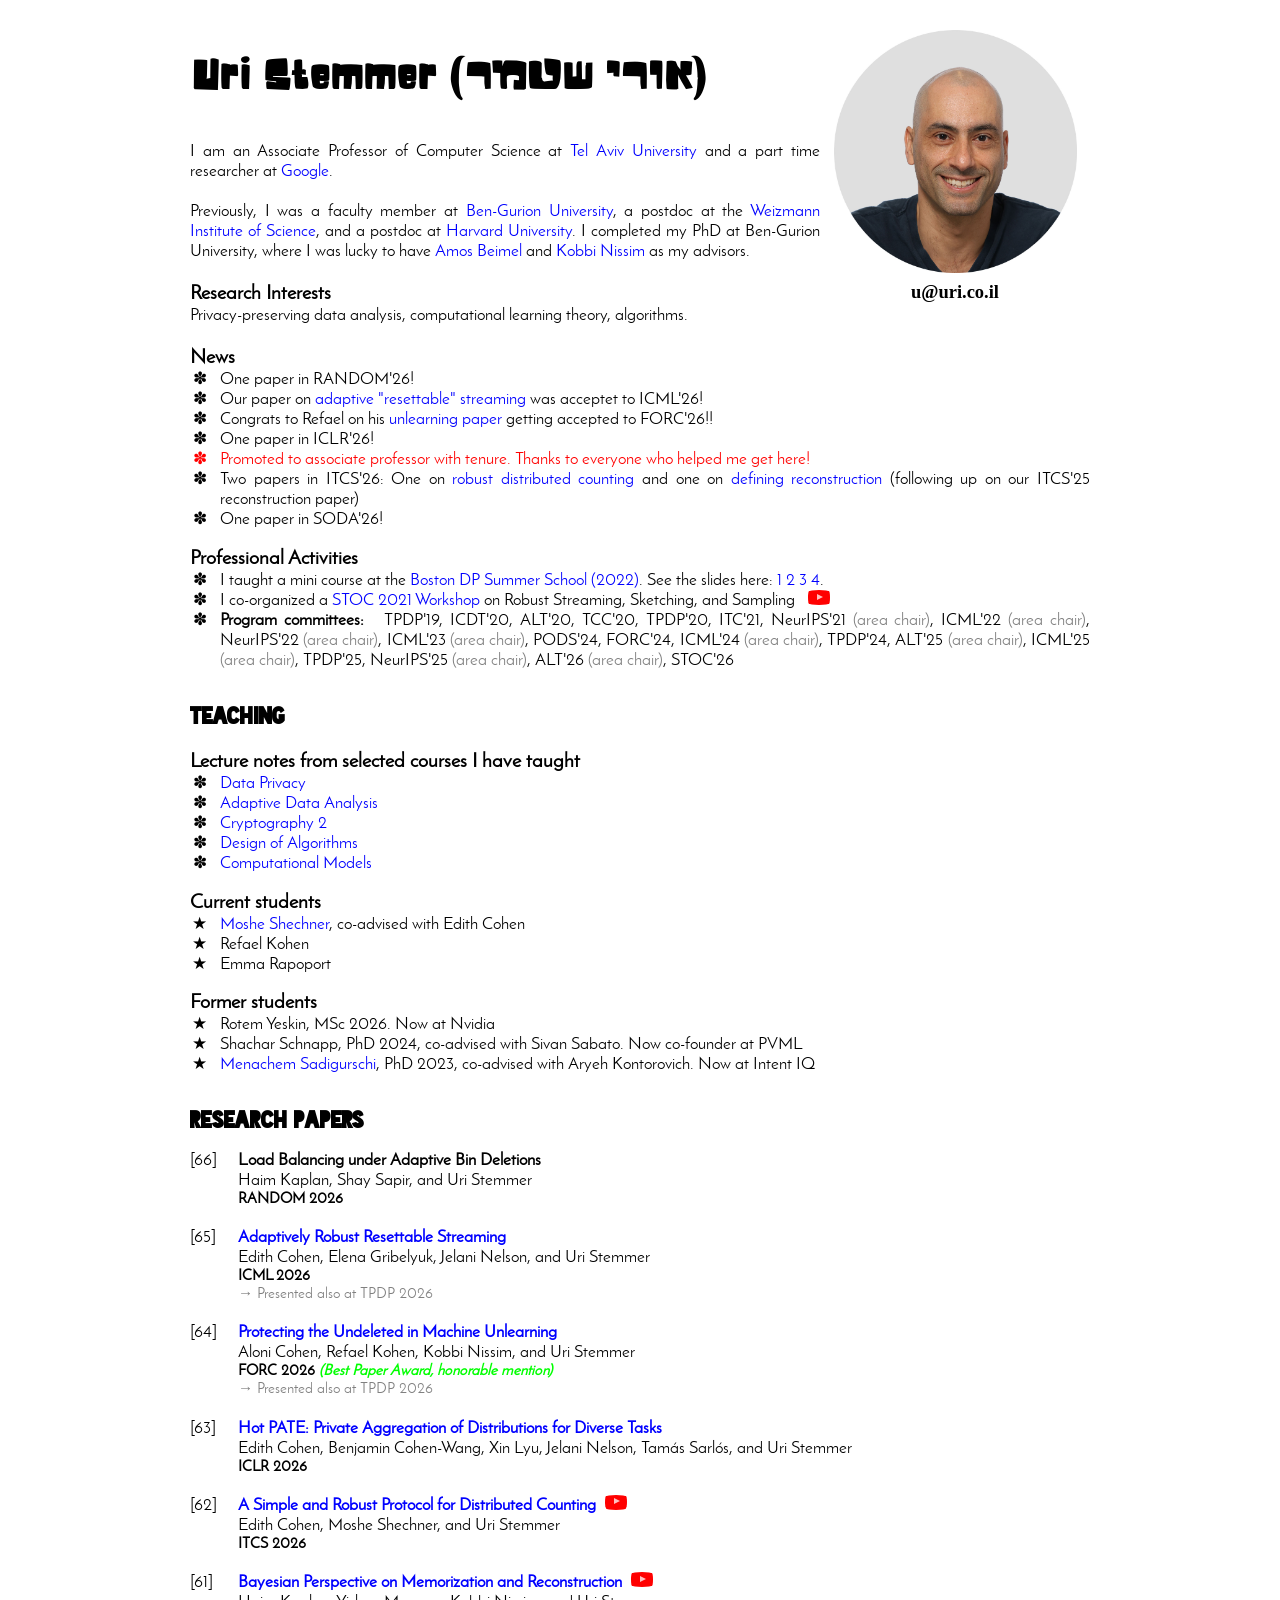
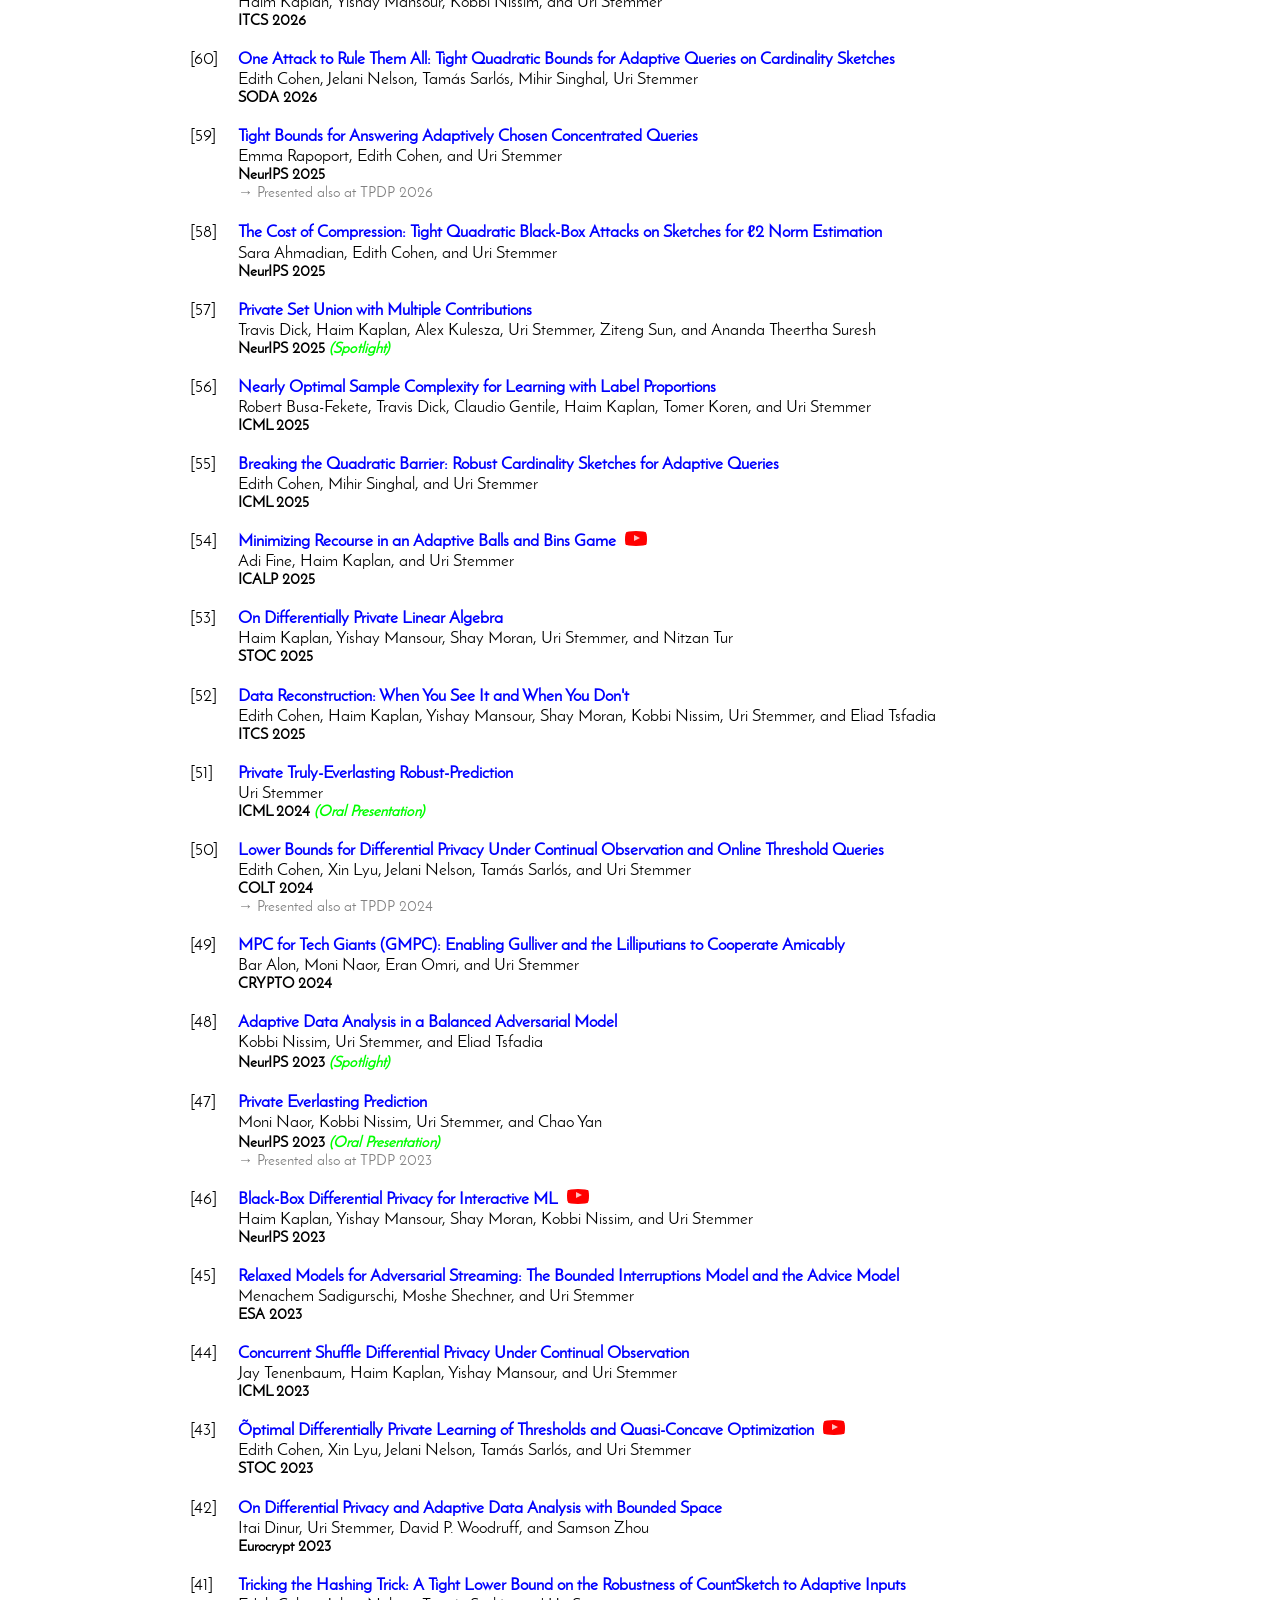
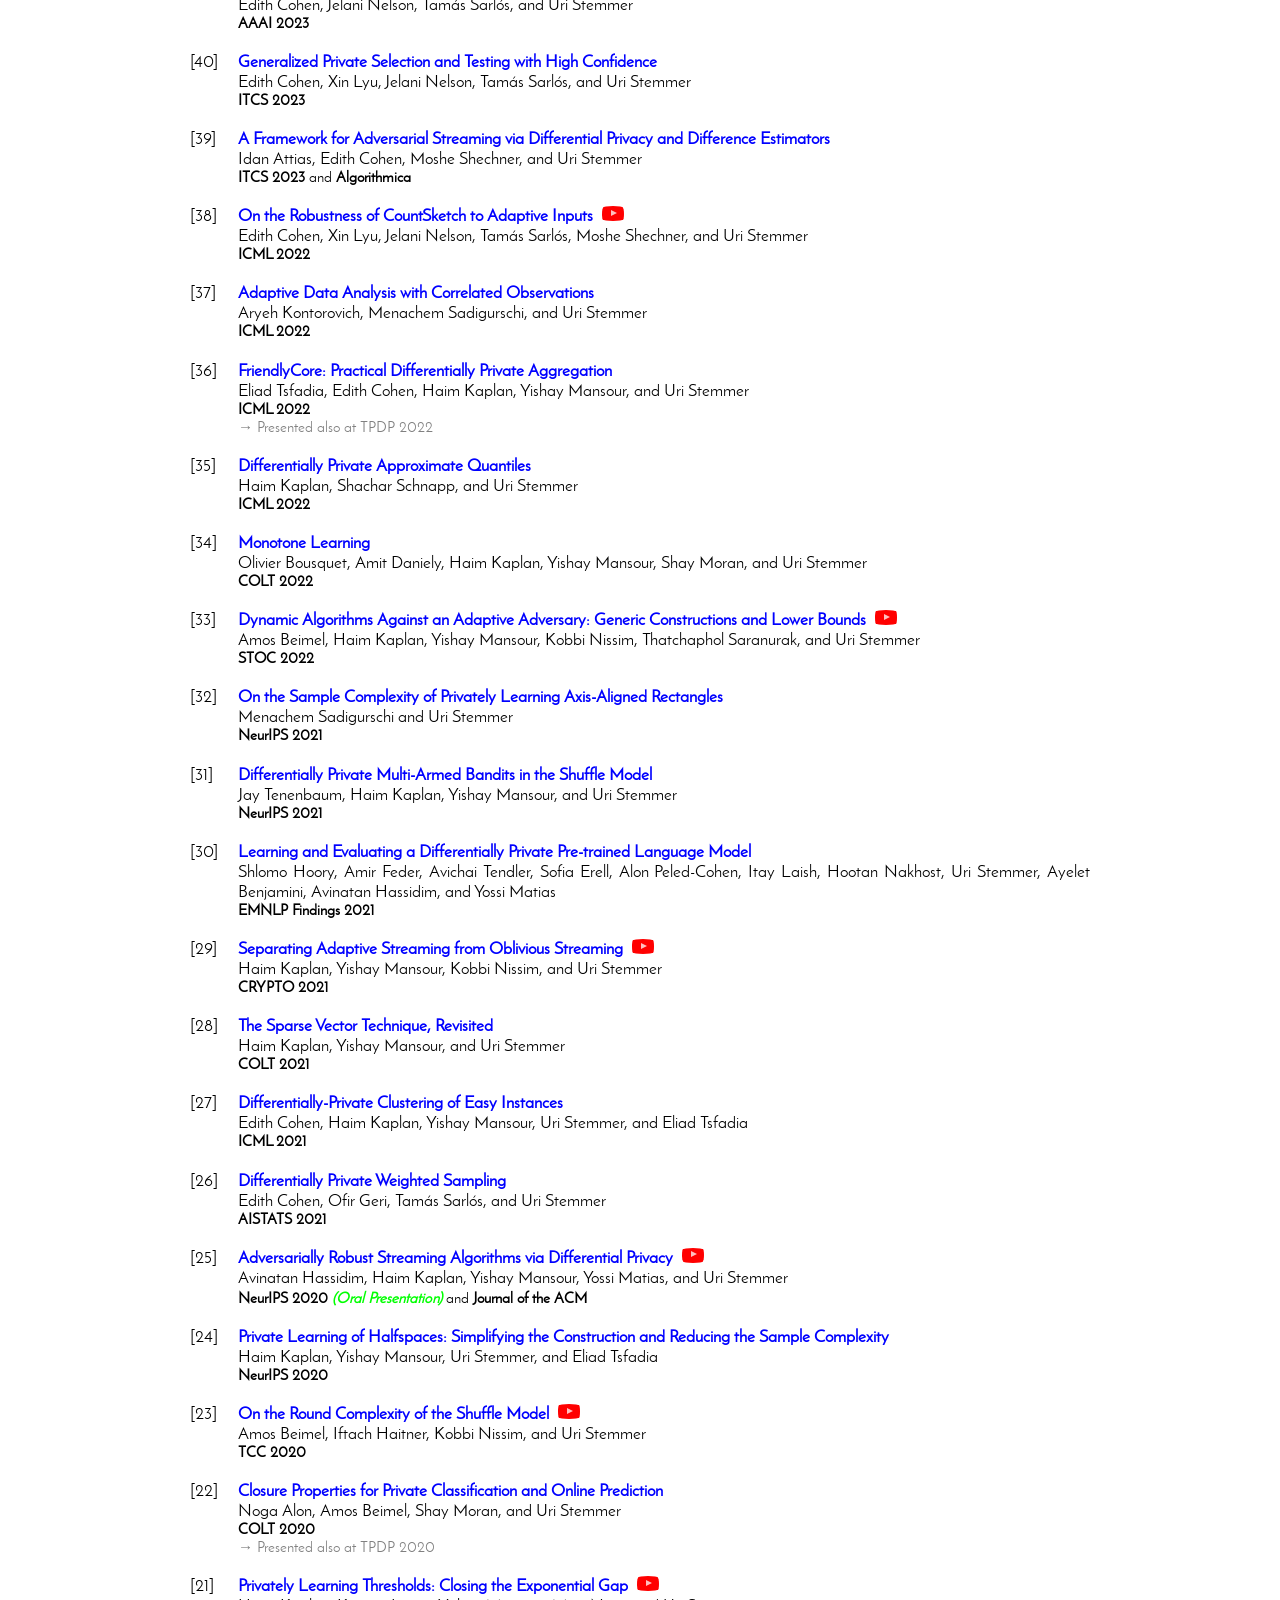
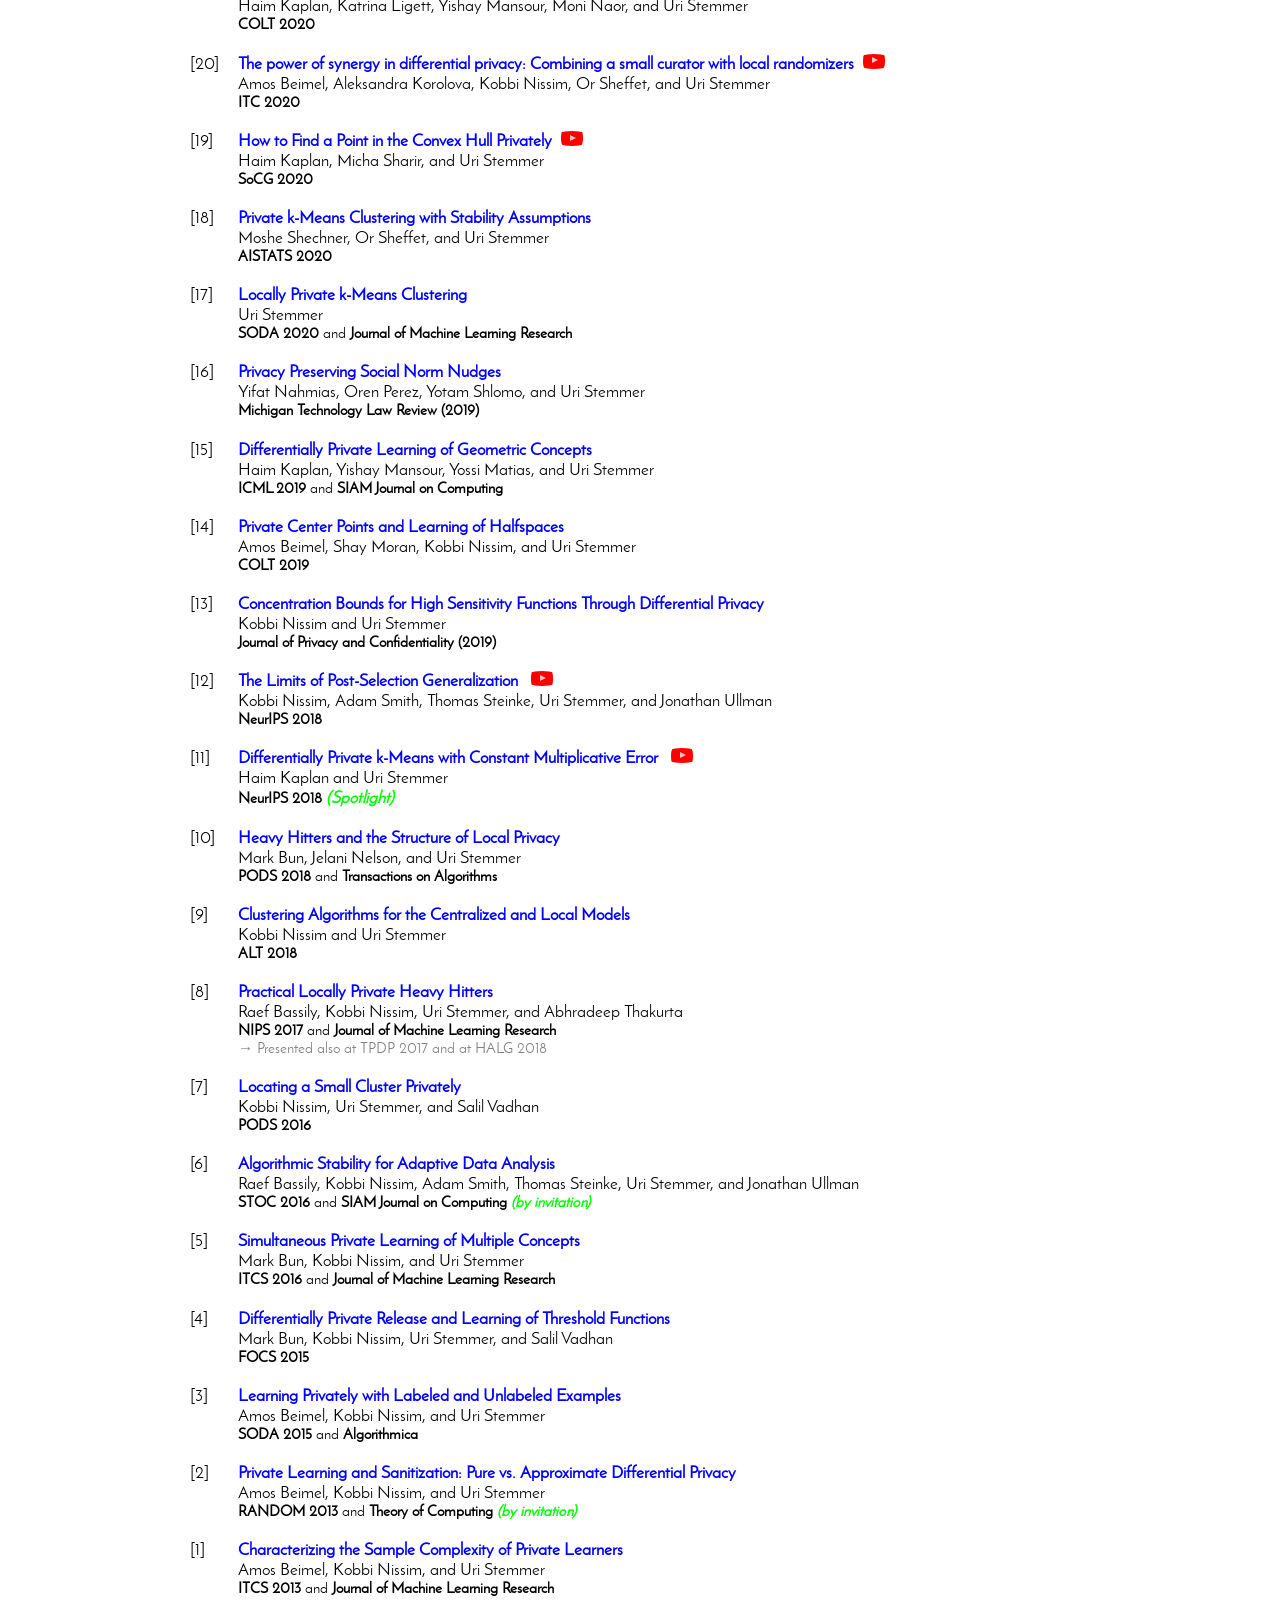
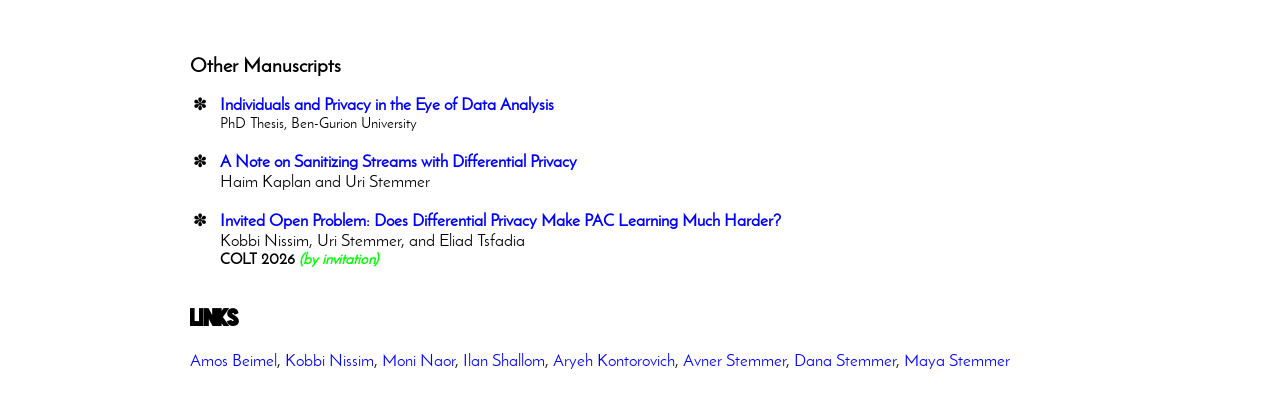
==== index.html @ 22215e5f "Update index.html" ====
<!DOCTYPE html>
<html>
<head>
<meta http-equiv="content-type" content="text/html; charset=UTF-8">
<link rel="stylesheet" href="style.css" type="text/css" />
<meta name="viewport" content="width=device-width, initial-scale=1">
<title>Uri Stemmer</title>
<link rel="icon" type="image/x-icon" href="./favicon.ico">
</head>
<body style="font-family: 'josefin_sansregular', arial, helvetica, sans-serif; font-size: 105%"> 
<!-- <body style="font-family: 'Crimson', arial, helvetica, sans-serif;"> -->

<!-- BEGIN: Page Content -->
<div id="container">

<div id="rightImage">
<img src="uri-round.jpg" style="max-width:90%;"> <!--style="float:right; margin-right:25px;" -->
<br>
<strong><div id="rightEmail">u@uri.co.il</div></strong>
</div>

<h1>Uri Stemmer <br class="showForMobile"> <div style="display:inline; font-size: 85%">(אורי שטמר)</div></h1>

I am an Associate Professor of Computer Science at <a href="https://en.cs.tau.ac.il/computer">Tel Aviv University</a> and a part time researcher at <a href="https://research.google/">Google</a>.<br><br>

Previously, I was a faculty member at <a href="http://www.cs.bgu.ac.il">Ben-Gurion University</a>, a postdoc at the <a href="https://www.weizmann.ac.il/math/">Weizmann Institute of Science</a>, and a postdoc at <a href="http://crcs.seas.harvard.edu">Harvard University</a>. 
I completed my PhD at Ben-Gurion University, where I was lucky to have <a href="https://www.cs.bgu.ac.il/~beimel/">Amos Beimel</a> and <a href="https://people.cs.georgetown.edu/~kobbi/">Kobbi Nissim</a> as my advisors.<br><br>

<big><strong>Research Interests</big></strong><br>
Privacy-preserving data analysis, computational learning theory, algorithms.
<br><br>

<div class="showForMobile">
<big><strong>Email:</big></strong><br>
u@uri.co.il
<br><br>
</div>



<big><strong>News</big></strong><br>

<ul style="list-style-type: '&#10045;'; padding-left: 17px; margin-top: 0px;">    <!-- style="list-style-type: '&#8921;';" -->

<li style="padding-left: 13px;">One paper in RANDOM'26!</li>

<li style="padding-left: 13px;">Our paper on <a href="https://arxiv.org/abs/2601.21989">adaptive "resettable" streaming</a> was acceptet to ICML'26!</li>
  
<li style="padding-left: 13px;">Congrats to Refael on his <a href="https://arxiv.org/abs/2602.16697">unlearning paper</a> getting accepted to FORC'26!!</li>

<li style="padding-left: 13px;">One paper in ICLR'26!</li>

<li style="padding-left: 13px; color: red;">Promoted to associate professor with tenure. Thanks to everyone who helped me get here!</li>

<li style="padding-left: 13px;">Two papers in ITCS'26: One on <a href="https://arxiv.org/abs/2509.05870">robust distributed counting</a> and one on <a href="https://arxiv.org/abs/2505.23658">defining reconstruction</a> (following up on our ITCS'25 reconstruction paper)</li>

<li style="padding-left: 13px;">One paper in SODA'26!</li>

</ul>





<big><strong>Professional Activities</big></strong><br>

<ul style="list-style-type: '&#10045;'; padding-left: 17px; margin-top: 0px;">

<li style="padding-left: 13px;">
I taught a mini course at the <a href="https://bostondataprivacy.github.io/summerschool/">Boston DP Summer School (2022)</a>. See the slides here: 
<a href="BU_DP_SCHOOL_Lecture1.pdf">1</a> 
<a href="BU_DP_SCHOOL_Lecture2.pdf">2</a> 
<a href="BU_DP_SCHOOL_Lecture3.pdf">3</a> 
<a href="BU_DP_SCHOOL_Lecture4.pdf">4</a>. 
</li>


<li style="padding-left: 13px;">
I co-organized a <a href="https://rajeshjayaram.com/stoc-2021-robust-streaming-workshop.html">STOC 2021 Workshop</a> on Robust Streaming, Sketching, and Sampling <a href="https://youtu.be/svgv-xw9DZc"><div class="play"></div></a>
</li>

<li style="padding-left: 13px;">
<strong>Program committees:</strong> &nbsp;
TPDP'19, 
ICDT'20, 
ALT'20, 
TCC'20, 
TPDP'20, 
ITC'21, 
NeurIPS'21 <font color=gray>(area chair)</font>, 
ICML'22 <font color=gray>(area chair)</font>, 
NeurIPS'22 <font color=gray>(area chair)</font>, 
ICML'23 <font color=gray>(area chair)</font>, 
PODS'24, 
FORC'24, 
ICML'24 <font color=gray>(area chair)</font>, 
TPDP'24, 
ALT'25 <font color=gray>(area chair)</font>, 
ICML'25 <font color=gray>(area chair)</font>, 
TPDP'25, 
NeurIPS'25 <font color=gray>(area chair)</font>, 
ALT'26 <font color=gray>(area chair)</font>, 
STOC'26
</li>

</ul>
<br>


<strong><div style="font-family: 'blackout_midnight', arial, helvetica, sans-serif; display:inline; font-size: 130%">Teaching</div></strong><br>
<br>


<strong><big>Lecture notes from selected courses I have taught</strong></big><br>

<ul style="list-style-type: '&#10045;'; padding-left: 17px; margin-top: 0px;"> 
<li style="padding-left: 13px;"><a href="DataPrivacy.html">Data Privacy</a></li>
<li style="padding-left: 13px;"><a href="AdaptiveDataAnalysis.html">Adaptive Data Analysis</a></li>
<li style="padding-left: 13px;"><a href="Cryptography2.html">Cryptography 2</a></li>
<li style="padding-left: 13px;"><a href="DesignOfAlgorithms.html">Design of Algorithms</a></li>
<li style="padding-left: 13px;"><a href="ComputationalModels.html">Computational Models</a></li>
</ul>



<big><strong>Current students</big></strong><br>

<ul style="list-style-type: '&#9733;'; padding-left: 17px; margin-top: 0px;">
<li style="padding-left: 13px;"><a href="https://www.shechner.com">Moshe Shechner</a>, co-advised with Edith Cohen</li>
<li style="padding-left: 13px;">Refael Kohen</li>
<li style="padding-left: 13px;">Emma Rapoport</li>
</ul>



<big><strong>Former students</big></strong><br>

<ul style="list-style-type: '&#9733;'; padding-left: 17px; margin-top: 0px;">
<li style="padding-left: 13px;">Rotem Yeskin, MSc 2026. Now at Nvidia</li>
<li style="padding-left: 13px;">Shachar Schnapp, PhD 2024, co-advised with Sivan Sabato. Now co-founder at PVML</li>
<li style="padding-left: 13px;"><a href="https://menisadi.github.io">Menachem Sadigurschi</a>, PhD 2023, co-advised with Aryeh Kontorovich. Now at Intent IQ</li>
</ul>




<br>


<strong><div style="font-family: 'blackout_midnight', arial, helvetica, sans-serif; display:inline; font-size: 130%">Research Papers</div></strong><br>


<ol reversed start="66" class="publication-list">

<li>
<strong>Load Balancing under Adaptive Bin Deletions</strong><br>
Haim Kaplan, Shay Sapir, and Uri Stemmer
<div style="font-size: 90%;"><strong>RANDOM 2026</strong></div>
</li>

<li>
<a href="https://arxiv.org/abs/2601.21989"><strong>Adaptively Robust Resettable Streaming</strong></a><br>
Edith Cohen, Elena Gribelyuk, Jelani Nelson, and Uri Stemmer
<div style="font-size: 90%;"><strong>ICML 2026</strong></div>
<div style="font-size: 90%; color: gray;">&#8594; Presented also at TPDP 2026</div>
</li>


<li>
<a href="https://arxiv.org/abs/2602.16697"><strong>Protecting the Undeleted in Machine Unlearning</strong></a><br>
Aloni Cohen, Refael Kohen, Kobbi Nissim, and Uri Stemmer
<div style="font-size: 90%;"><strong>FORC 2026 <font color=lime><em>(Best Paper Award, honorable mention)</em></font></strong></div>
<div style="font-size: 90%; color: gray;">&#8594; Presented also at TPDP 2026</div>
</li>


<li>
<a href="https://arxiv.org/abs/2312.02132"><strong>Hot PATE: Private Aggregation of Distributions for Diverse Tasks</strong></a><br>
Edith Cohen, Benjamin Cohen-Wang, Xin Lyu, Jelani Nelson, Tam&aacute;s Sarl&oacute;s, and Uri Stemmer
<div style="font-size: 90%;"><strong>ICLR 2026</strong></div>
</li>

<li>
<a href="https://arxiv.org/abs/2509.05870"><strong>A Simple and Robust Protocol for Distributed Counting</strong></a><a href="https://www.youtube.com/watch?v=qBls7iW5wAk&t=0s"><div class="play"></div></a><br>
Edith Cohen, Moshe Shechner, and Uri Stemmer
<div style="font-size: 90%;"><strong>ITCS 2026</strong></div>
</li>


<li>
<a href="https://arxiv.org/abs/2505.23658"><strong>Bayesian Perspective on Memorization and Reconstruction</strong></a><a href="https://youtu.be/28k1Qm7VA-0?si=lJ2Q0In6L_iqPwt8"><div class="play"></div></a><br>
Haim Kaplan, Yishay Mansour, Kobbi Nissim, and Uri Stemmer
<div style="font-size: 90%;"><strong>ITCS 2026</strong></div>
</li>


<li>
<a href="https://arxiv.org/abs/2411.06370"><strong>One Attack to Rule Them All: Tight Quadratic Bounds for Adaptive Queries on Cardinality Sketches</strong></a><br>
Edith Cohen, Jelani Nelson, Tam&aacute;s Sarl&oacute;s, Mihir Singhal, Uri Stemmer
<div style="font-size: 90%;"><strong>SODA 2026</strong></div>
</li>


<li>
<a href="https://arxiv.org/abs/2507.13700"><strong>Tight Bounds for Answering Adaptively Chosen Concentrated Queries</strong></a><br>
Emma Rapoport, Edith Cohen, and Uri Stemmer
<div style="font-size: 90%;"><strong>NeurIPS 2025</strong></div>
<div style="font-size: 90%; color: gray;">&#8594; Presented also at TPDP 2026</div>
</li>


<li>
<a href="https://arxiv.org/abs/2507.16345"><strong>The Cost of Compression: Tight Quadratic Black-Box Attacks on Sketches for &ell;2 Norm Estimation</strong></a><br>
Sara Ahmadian, Edith Cohen, and Uri Stemmer
<div style="font-size: 90%;"><strong>NeurIPS 2025</strong></div>
</li>



<li>
<a href="https://papers.nips.cc/paper_files/paper/2025/hash/81a4bde3b5c6665dbd780b1fd577851f-Abstract-Conference.html"><strong>Private Set Union with Multiple Contributions</strong></a><br>
Travis Dick, Haim Kaplan, Alex Kulesza, Uri Stemmer, Ziteng Sun, and Ananda Theertha Suresh
<div style="font-size: 90%;"><strong>NeurIPS 2025 <font color=lime><em>(Spotlight)</em></font> </strong></div>
</li>


<li>
<a href="https://arxiv.org/abs/2505.05355"><strong>Nearly Optimal Sample Complexity for Learning with Label Proportions</strong></a><br>
Robert Busa-Fekete, Travis Dick, Claudio Gentile, Haim Kaplan, Tomer Koren, and Uri Stemmer
<div style="font-size: 90%;"><strong>ICML 2025</strong></div>
</li>


<li>
<a href="https://arxiv.org/abs/2502.05723"><strong>Breaking the Quadratic Barrier: Robust Cardinality Sketches for Adaptive Queries</strong></a><br>
Edith Cohen, Mihir Singhal, and Uri Stemmer
<div style="font-size: 90%;"><strong>ICML 2025</strong></div>
</li>


<li>
<a href="https://drops.dagstuhl.de/entities/document/10.4230/LIPIcs.ICALP.2025.77"><strong>Minimizing Recourse in an Adaptive Balls and Bins Game</strong></a><a href="https://www.youtube.com/watch?v=qBls7iW5wAk&t=808s"><div class="play"></div></a><br>
Adi Fine, Haim Kaplan, and Uri Stemmer
<div style="font-size: 90%;"><strong>ICALP 2025</strong></div>
</li>


<li>
<a href="https://arxiv.org/abs/2411.03087"><strong>On Differentially Private Linear Algebra</strong></a><br>
Haim Kaplan, Yishay Mansour, Shay Moran, Uri Stemmer, and Nitzan Tur
<div style="font-size: 90%;"><strong>STOC 2025</strong></div>
</li>


<li>
<a href="https://arxiv.org/abs/2405.15753"><strong>Data Reconstruction: When You See It and When You Don't</strong></a><br>
Edith Cohen, Haim Kaplan, Yishay Mansour, Shay Moran, Kobbi Nissim, Uri Stemmer, and Eliad Tsfadia
<div style="font-size: 90%;"><strong>ITCS 2025</strong></div>
</li>


<li>
<a href="https://arxiv.org/abs/2401.04311"><strong>Private Truly-Everlasting Robust-Prediction</strong></a><br>
Uri Stemmer
<div style="font-size: 90%;"><strong>ICML 2024 <font color=lime><em>(Oral Presentation)</em></font></strong></div>
</li>



<li>
<a href="https://arxiv.org/abs/2403.00028"><strong>Lower Bounds for Differential Privacy Under Continual Observation and Online Threshold Queries</strong></a><br>
Edith Cohen, Xin Lyu, Jelani Nelson, Tam&aacute;s Sarl&oacute;s, and Uri Stemmer
<div style="font-size: 90%;"><strong>COLT 2024</strong></div>
<div style="font-size: 90%; color: gray;">&#8594; Presented also at TPDP 2024</div>
</li>


<li>
<a href="https://arxiv.org/abs/2207.05047"><strong>MPC for Tech Giants (GMPC): Enabling Gulliver and the Lilliputians to Cooperate Amicably</strong></a><br>
Bar Alon, Moni Naor, Eran Omri, and Uri Stemmer
<div style="font-size: 90%;"><strong>CRYPTO 2024</strong></div>
</li>


<li>
<a href="https://arxiv.org/abs/2305.15452"><strong>Adaptive Data Analysis in a Balanced Adversarial Model</strong></a><br>
Kobbi Nissim, Uri Stemmer, and Eliad Tsfadia
<div><span style="font-size: 90%;"><strong>NeurIPS 2023 <font color=lime><em>(Spotlight)</em></font></strong></div>
</li>


<li>
<a href="https://arxiv.org/abs/2305.09579"><strong>Private Everlasting Prediction</strong></a><br>
Moni Naor, Kobbi Nissim, Uri Stemmer, and Chao Yan
<div><span style="font-size: 90%;"><strong>NeurIPS 2023 <font color=lime><em>(Oral Presentation)</em></font></strong></div>
<div style="font-size: 90%; color: gray;">&#8594; Presented also at TPDP 2023</div>
</li>


<li>
<a href="https://arxiv.org/abs/2302.14099"><strong>Black-Box Differential Privacy for Interactive ML</strong></a><a href="https://youtu.be/NJOsIymsJUY"><div class="play"></div></a><br>
Haim Kaplan, Yishay Mansour, Shay Moran, Kobbi Nissim, and Uri Stemmer
<div style="font-size: 90%;"><strong>NeurIPS 2023</strong></div>
</li>


<li>
<a href="https://arxiv.org/abs/2301.09203"><strong>Relaxed Models for Adversarial Streaming: The Bounded Interruptions Model and the Advice Model</strong></a><br>
Menachem Sadigurschi, Moshe Shechner, and Uri Stemmer
<div style="font-size: 90%;"><strong>ESA 2023</strong></div>
</li>


<li>
<a href="https://arxiv.org/abs/2301.12535"><strong>Concurrent Shuffle Differential Privacy Under Continual Observation</strong></a><br>
Jay Tenenbaum, Haim Kaplan, Yishay Mansour, and Uri Stemmer
<div style="font-size: 90%;"><strong>ICML 2023</strong></div>
</li>


<li>
<a href="https://arxiv.org/abs/2211.06387"><strong>&Otilde;ptimal Differentially Private Learning of Thresholds and Quasi-Concave Optimization</strong></a><a href="https://youtu.be/sAvJKoT-72c"><div class="play"></div></a><br>
Edith Cohen, Xin Lyu, Jelani Nelson, Tam&aacute;s Sarl&oacute;s, and Uri Stemmer
<div style="font-size: 90%;"><strong>STOC 2023</strong></div>
</li>


<li>
<a href="https://arxiv.org/abs/2302.05707"><strong>On Differential Privacy and Adaptive Data Analysis with Bounded Space</strong></a><br>
Itai Dinur, Uri Stemmer, David P. Woodruff, and Samson Zhou
<div style="font-size: 90%;"><strong>Eurocrypt 2023</strong></div>
</li>


<li>
<a href="https://arxiv.org/abs/2207.00956"><strong>Tricking the Hashing Trick: A Tight Lower Bound on the Robustness of CountSketch to Adaptive Inputs</strong></a><br>
Edith Cohen, Jelani Nelson, Tam&aacute;s Sarl&oacute;s, and Uri Stemmer
<div style="font-size: 90%;"><strong>AAAI 2023</strong></div>
</li>


<li>
<a href="https://arxiv.org/abs/2211.12063"><strong>Generalized Private Selection and Testing with High Confidence</strong></a><br>
Edith Cohen, Xin Lyu, Jelani Nelson, Tam&aacute;s Sarl&oacute;s, and Uri Stemmer
<div style="font-size: 90%;"><strong>ITCS 2023</strong></div>
</li>


<li>
<a href="https://arxiv.org/abs/2107.14527"><strong>A Framework for Adversarial Streaming via Differential Privacy and Difference Estimators</strong></a><br>
Idan Attias, Edith Cohen, Moshe Shechner, and Uri Stemmer
<div style="font-size: 90%;"><strong>ITCS 2023</strong> and <strong>Algorithmica</strong></div>
</li>



<li>
<a href="https://arxiv.org/abs/2202.13736"><strong>On the Robustness of CountSketch to Adaptive Inputs</strong></a><a href="https://youtu.be/xt6YB8PO8aE"><div class="play"></div></a><br>
Edith Cohen, Xin Lyu, Jelani Nelson, Tam&aacute;s Sarl&oacute;s, Moshe Shechner, and Uri Stemmer
<div style="font-size: 90%;"><strong>ICML 2022</strong></div>
</li>


<li>
<a href="https://arxiv.org/abs/2201.08704"><strong>Adaptive Data Analysis with Correlated Observations</strong></a><br>
Aryeh Kontorovich, Menachem Sadigurschi, and Uri Stemmer
<div style="font-size: 90%;"><strong>ICML 2022</strong></div>
</li>


<li>
<a href="https://arxiv.org/abs/2110.10132"><strong>FriendlyCore: Practical Differentially Private Aggregation</strong></a><br>
Eliad Tsfadia, Edith Cohen, Haim Kaplan, Yishay Mansour, and Uri Stemmer
<div style="font-size: 90%;"><strong>ICML 2022</strong></div>
<div style="font-size: 90%; color: gray;">&#8594; Presented also at TPDP 2022</div>
</li>


<li>
<a href="https://arxiv.org/abs/2110.05429"><strong>Differentially Private Approximate Quantiles</strong></a><br>
Haim Kaplan, Shachar Schnapp, and Uri Stemmer
<div style="font-size: 90%;"><strong>ICML 2022</strong></div>
</li>



<li>
<a href="https://arxiv.org/abs/2202.05246"><strong>Monotone Learning</strong></a><br>
Olivier Bousquet, Amit Daniely, Haim Kaplan, Yishay Mansour, Shay Moran, and Uri Stemmer
<div style="font-size: 90%;"><strong>COLT 2022</strong></div>
</li>



<li>
<a href="https://arxiv.org/abs/2111.03980"><strong>Dynamic Algorithms Against an Adaptive Adversary: Generic Constructions and Lower Bounds</strong></a><a href="https://youtu.be/miJk5ChquGI"><div class="play"></div></a><br>
Amos Beimel, Haim Kaplan, Yishay Mansour, Kobbi Nissim, Thatchaphol Saranurak, and Uri Stemmer
<div style="font-size: 90%;"><strong>STOC 2022</strong></div>
</li>



<li>
<a href="https://arxiv.org/abs/2107.11526"><strong>On the Sample Complexity of Privately Learning Axis-Aligned Rectangles</strong></a><br>
Menachem Sadigurschi and Uri Stemmer<br>
<div style="font-size: 90%;"><strong>NeurIPS 2021</strong></div>
</li>



<li>
<a href="https://arxiv.org/abs/2106.02900"><strong>Differentially Private Multi-Armed Bandits in the Shuffle Model</strong></a><br>
Jay Tenenbaum, Haim Kaplan, Yishay Mansour, and Uri Stemmer<br>
<div style="font-size: 90%;"><strong>NeurIPS 2021</strong></div>
</li>


<li>
<a href="https://aclanthology.org/2021.findings-emnlp.102/"><strong>Learning and Evaluating a Differentially Private Pre-trained Language Model</strong></a><br>
Shlomo Hoory, Amir Feder, Avichai Tendler, Sofia Erell, Alon Peled-Cohen, Itay Laish, Hootan Nakhost, Uri Stemmer, Ayelet Benjamini, Avinatan Hassidim, and Yossi Matias<br>
<div style="font-size: 90%;"><strong>EMNLP Findings 2021</strong></div>
</li>


<li>
<a href="https://arxiv.org/abs/2101.10836"><strong>Separating Adaptive Streaming from Oblivious Streaming</strong></a><a href="https://youtu.be/Whu-6lVYFXc"><div class="play"></div></a><br>
Haim Kaplan, Yishay Mansour, Kobbi Nissim, and Uri Stemmer<br>
<div style="font-size: 90%;"><strong>CRYPTO 2021</strong></div>
</li>


<li>
<a href="https://arxiv.org/abs/2010.00917"><strong>The Sparse Vector Technique, Revisited</strong></a><br>
Haim Kaplan, Yishay Mansour, and Uri Stemmer<br>
<div style="font-size: 90%;"><strong>COLT 2021</strong></div>
</li>


<li>
<a href="http://proceedings.mlr.press/v139/cohen21c.html"><strong>Differentially-Private Clustering of Easy Instances</strong></a><br>
Edith Cohen, Haim Kaplan, Yishay Mansour, Uri Stemmer, and Eliad Tsfadia<br>
<div style="font-size: 90%;"><strong>ICML 2021</strong></div>
</li>


<li>
<a href="https://arxiv.org/abs/2010.13048"><strong>Differentially Private Weighted Sampling</strong></a><br>
Edith Cohen, Ofir Geri, Tam&aacute;s Sarl&oacute;s, and Uri Stemmer<br>
<div style="font-size: 90%;"><strong>AISTATS 2021</strong></div>
</li>



<li>
<a href="https://arxiv.org/abs/2004.05975"><strong>Adversarially Robust Streaming Algorithms via Differential Privacy</strong></a><a href="https://youtu.be/Whu-6lVYFXc"><div class="play"></div></a><br>
Avinatan Hassidim, Haim Kaplan, Yishay Mansour, Yossi Matias, and Uri Stemmer<br>
<span style="font-size: 90%;"><strong>NeurIPS 2020 <font color=lime><em>(Oral Presentation)</em></font></strong>
and
<strong>
Journal of the ACM
</strong>
</span>
</li>


<li>
<a href="https://arxiv.org/abs/2004.07839"><strong>Private Learning of Halfspaces: Simplifying the Construction and Reducing the Sample Complexity</strong></a><br>
Haim Kaplan, Yishay Mansour, Uri Stemmer, and Eliad Tsfadia<br>
<div style="font-size: 90%;"><strong>NeurIPS 2020</strong></div>
</li>


<li>
<a href="https://arxiv.org/abs/2009.13510"><strong>On the Round Complexity of the Shuffle Model</strong></a><a href="https://youtu.be/FkKbjgJ_RBs"><div class="play"></div></a><br>
Amos Beimel, Iftach Haitner, Kobbi Nissim, and Uri Stemmer<br>
<div style="font-size: 90%;"><strong>TCC 2020</strong></div>
</li>



<li>
<a href="https://arxiv.org/abs/2003.04509"><strong>Closure Properties for Private Classification and Online Prediction</strong></a><br>
Noga Alon, Amos Beimel, Shay Moran, and Uri Stemmer
<div style="font-size: 90%;"><strong>COLT 2020</strong></div>
<div style="font-size: 90%; color: gray;">&#8594; Presented also at TPDP 2020</div>
</li>


<li>
<a href="https://arxiv.org/abs/1911.10137"><strong>Privately Learning Thresholds: Closing the Exponential Gap</strong></a><a href="https://youtu.be/uGTfJsJAkh0"><div class="play"></div>  </a><br>
Haim Kaplan, Katrina Ligett, Yishay Mansour, Moni Naor, and Uri Stemmer
<div style="font-size: 90%;"><strong>COLT 2020</strong></div>
</li>


<li>
<a href="https://arxiv.org/abs/1912.08951"><strong>The power of synergy in differential privacy: Combining a small curator with local randomizers</strong></a><a href="https://youtu.be/dkZa57bTfjI?t=2077"><div class="play"></div>  </a><br>
Amos Beimel, Aleksandra Korolova, Kobbi Nissim, Or Sheffet, and Uri Stemmer
<div style="font-size: 90%;"><strong>ITC 2020</strong></div>
</li>


<li>
<a href="https://arxiv.org/abs/2003.13192"><strong>How to Find a Point in the Convex Hull Privately</strong></a><a href="https://www.youtube.com/watch?v=b7G3Rhr2GZ0"><div class="play"></div>  </a><br>
Haim Kaplan, Micha Sharir, and Uri Stemmer
<div style="font-size: 90%;"><strong>SoCG 2020</strong></div>
</li>


<li>
<a href="http://proceedings.mlr.press/v108/shechner20a.html"><strong>Private k-Means Clustering with Stability Assumptions</strong></a><br>
Moshe Shechner, Or Sheffet, and Uri Stemmer
<div style="font-size: 90%;"><strong>AISTATS 2020</strong></div>
</li>


<li>
<a href="https://arxiv.org/abs/1907.02513"><strong>Locally Private k-Means Clustering</strong></a><br>
Uri Stemmer
<div style="font-size: 90%;"><strong>SODA 2020</strong> and <strong>Journal of Machine Learning Research</strong></div>
</li>


<li>
<a href="https://papers.ssrn.com/sol3/papers.cfm?abstract_id=3447857"><strong>Privacy Preserving Social Norm Nudges</strong></a><br>
Yifat Nahmias, Oren Perez, Yotam Shlomo, and Uri Stemmer<br>
<div style="font-size: 90%;"><strong>Michigan Technology Law Review (2019)</strong></div>
</li>


<li>
<a href="https://arxiv.org/abs/1902.05017"><strong>Differentially Private Learning of Geometric Concepts</strong></a><br>
Haim Kaplan, Yishay Mansour, Yossi Matias, and Uri Stemmer<br>
<div style="font-size: 90%;"><strong>ICML 2019</strong> and <strong>SIAM Journal on Computing</strong></div>
</li>



<li>
<a href="https://arxiv.org/abs/1902.10731"><strong>Private Center Points and Learning of Halfspaces</strong></a><br>
Amos Beimel, Shay Moran, Kobbi Nissim, and Uri Stemmer<br>
<div style="font-size: 90%;"><strong>COLT 2019</strong></div>
</li>


<li>
<a href="https://arxiv.org/abs/1703.01970"><strong>Concentration Bounds for High Sensitivity Functions Through Differential Privacy</strong></a><br>
Kobbi Nissim and Uri Stemmer<br>
<div style="font-size: 90%;"><strong>Journal of Privacy and Confidentiality (2019)</strong></div>
</li>


<li>
<a href="https://arxiv.org/abs/1806.06100"><strong>The Limits of Post-Selection Generalization</strong></a> <a href="https://www.youtube.com/watch?v=WodGZvlxLKA"><div class="play"></div>  </a><br>
Kobbi Nissim, Adam Smith, Thomas Steinke, Uri Stemmer, and Jonathan Ullman<br>
<div style="font-size: 90%;"><strong>NeurIPS 2018</strong></div>
</li>



<li>
<a href="https://arxiv.org/abs/1804.08001"><strong>Differentially Private k-Means with Constant Multiplicative Error</strong></a> <a href="http://www.birs.ca/events/2018/5-day-workshops/18w5189/videos/watch/201804301047-Stemmer.html"><div class="play"></div>  </a><br>
Haim Kaplan and Uri Stemmer<br>
<span style="font-size: 90%;"><strong>NeurIPS 2018</span> <font color=lime><em>(Spotlight)</em></font></strong>
</li>


<li>
<a href="https://arxiv.org/abs/1711.04740"><strong>Heavy Hitters and the Structure of Local Privacy</strong></a><br>
Mark Bun, Jelani Nelson, and Uri Stemmer<br>
<div style="font-size: 90%;"><strong>PODS 2018</strong> and <strong>Transactions on Algorithms</strong></div>
</li>


<li>
<a href="https://arxiv.org/abs/1707.04766"><strong>Clustering Algorithms for the Centralized and Local Models</strong></a><br>
Kobbi Nissim and Uri Stemmer<br>
<div style="font-size: 90%;"><strong>ALT 2018</strong></div>
</li>


<li>
<a href="https://arxiv.org/abs/1707.04982"><strong>Practical Locally Private Heavy Hitters</strong></a><br>
Raef Bassily, Kobbi Nissim, Uri Stemmer, and Abhradeep Thakurta<br>
<div style="font-size: 90%;"><strong>NIPS 2017</strong> and <strong>Journal of Machine Learning Research</strong></div>
<div style="font-size: 90%; color: gray;">&#8594; Presented also at TPDP 2017 and at HALG 2018</div>
</li>



<li>
<a href="https://arxiv.org/abs/1604.05590"><strong>Locating a Small Cluster Privately</strong></a><br>
Kobbi Nissim, Uri Stemmer, and Salil Vadhan<br>
<div style="font-size: 90%;"><strong>PODS 2016</strong></div>
</li>


<li>
<a href="https://arxiv.org/abs/1511.02513"><strong>Algorithmic Stability for Adaptive Data Analysis</strong></a><br>
Raef Bassily, Kobbi Nissim, Adam Smith, Thomas Steinke, Uri Stemmer, and Jonathan Ullman<br>
<div style="font-size: 90%;"><strong>STOC 2016</strong> and <strong>SIAM Journal on Computing <font color=lime><em>(by invitation)</em></font></strong></div>
</li>


<li>
<a href="https://arxiv.org/abs/1511.08552"><strong>Simultaneous Private Learning of Multiple Concepts</strong></a><br>
Mark Bun, Kobbi Nissim, and Uri Stemmer<br>
<div style="font-size: 90%;"><strong>ITCS 2016</strong> and <strong>Journal of Machine Learning Research</strong></div>
</li>


<li>
<a href="https://arxiv.org/abs/1504.07553"><strong>Differentially Private Release and Learning of Threshold Functions</strong></a><br>
Mark Bun, Kobbi Nissim, Uri Stemmer, and Salil Vadhan<br>
<div style="font-size: 90%;"><strong>FOCS 2015</strong></div>
</li>


<li>
<a href="https://arxiv.org/abs/1407.2662"><strong>Learning Privately with Labeled and Unlabeled Examples</strong></a><br>
Amos Beimel, Kobbi Nissim, and Uri Stemmer<br>
<div style="font-size: 90%;"><strong>SODA 2015</strong> and <strong>Algorithmica</strong></div>
</li>


<li>
<a href="https://arxiv.org/abs/1407.2674"><strong>Private Learning and Sanitization: Pure vs. Approximate Differential Privacy</strong></a><br>
Amos Beimel, Kobbi Nissim, and Uri Stemmer<br>
<div style="font-size: 90%;"><strong>RANDOM 2013</strong> and <strong>Theory of Computing <font color=lime><em>(by invitation)</em></font></strong></div>
</li>


<li>
<a href="https://arxiv.org/abs/1402.2224"><strong>Characterizing the Sample Complexity of Private Learners</strong></a><br>
Amos Beimel, Kobbi Nissim, and Uri Stemmer<br>
<div style="font-size: 90%;"><strong>ITCS 2013</strong> and <strong>Journal of Machine Learning Research</strong></div>
</li>

</ol>

<br>

<p><big><strong>Other Manuscripts</big></strong></p>

<ul style="list-style-type: '&#10045;'; padding-left: 17px; margin-top: 0px;"> 
  
<li style="padding-left: 13px; margin-bottom: 1.2rem;">
<a href="thesis.pdf"><strong>Individuals and Privacy in the Eye of Data Analysis</strong></a><br>
<div style="font-size: 90%;">PhD Thesis, Ben-Gurion University</div>
</li>

<li style="padding-left: 13px; margin-bottom: 1.2rem;">
<a href="https://arxiv.org/abs/2111.13762"><strong>A Note on Sanitizing Streams with Differential Privacy</strong></a><br>
Haim Kaplan and Uri Stemmer
</li>

<li style="padding-left: 13px; margin-bottom: 1.2rem;">
<a href="https://proceedings.mlr.press/v336/nissim26a.html"><strong>Invited Open Problem: Does Differential Privacy Make PAC Learning Much Harder?</strong></a><br>
Kobbi Nissim, Uri Stemmer, and Eliad Tsfadia
<div style="font-size: 90%;"><strong>COLT 2026 <font color=lime><em>(by invitation)</em></font></strong></div>
</li>

</ul>
<br>


<strong><div style="font-family: 'blackout_midnight', arial, helvetica, sans-serif; display:inline; font-size: 130%">Links</div></strong><br>
<br>


<a href="https://www.cs.bgu.ac.il/~beimel/">Amos Beimel</a>,
<a href="https://people.cs.georgetown.edu/~kobbi/">Kobbi Nissim</a>,
<a href="https://www.wisdom.weizmann.ac.il/~naor/">Moni Naor</a>,
<a href="https://www.linkedin.com/in/ilan-shallom-8446a612/">Ilan Shallom</a>,
<a href="https://sites.google.com/view/aryeh-home/home">Aryeh Kontorovich</a>,
<a href="avner.html">Avner</a> <a href="https://tzin.bgu.ac.il/~stemmer/avner.html">Stemmer</a>,
<a href="https://www.facebook.com/dana.wettstein">Dana Stemmer</a>,
<a href="https://tzin.bgu.ac.il/~mayast/">Maya Stemmer</a>

<br><br>
</div>


</body></html>
---- style.css ----
a {color:blue; text-decoration:none;}

img { border:none; padding:5px 5px;}

body { margin:0; padding:0; }
 
#container { margin:0 auto; overflow:auto; padding:20px 0; width:90%; max-width:900px; text-align:justify}
 
#rightImage { margin:0 auto; overflow:auto; padding:5px 0; width:30%; max-width:300px; text-align:justify; float:right; text-align:center;}

#rightEmail{ 
/* font-family: 'blackout_midnight', arial, helvetica, sans-serif; */
font-family: serif, arial, helvetica, sans-serif;
display:inline; 
font-size: 110% }



@font-face {
    font-family: 'nootregular';
    src: url('fonts/noot-aj.ttf') format('truetype');
    font-weight: normal;
    font-style: normal;

}

@font-face {
    font-family: 'josefin_sansregular';
    src: url('fonts/josefinsans-regular-webfont.ttf') format('truetype');
    font-weight: normal;
    font-style: normal;

}

@font-face {
    font-family: 'blackout_midnight';
    src: url('fonts/blackout_midnight-webfont.ttf') format('truetype');
    font-weight: normal;
    font-style: normal;

}



h1 {
	font-family: 'nootregular', arial, helvetica, sans-serif;
	font-size: 250%;
}

.showForMobile{ display: none; }

@media (max-width: 900px){	/*side menu is hidden*/
	#rightEmail{ display:none; }
	.showForMobile{ display: inline; }
	#rightImage{ max-width: 200px;}
}

@media (max-width: 500px){	/*side menu is hidden*/
	h1 { font-size: 200%; }
	
}

@media (max-width: 400px){	/*side menu is hidden*/
	h1 { font-size: 150%; }
	
}

.play { 
  display: inline-block;
  background: red;
  border-radius: 50% / 10%;
  color: #FFFFFF;
  font-size: 0.3em; /* change this to change size */
  height: 3em;
  padding: 0;
  position: relative;
  text-align: center;
  text-indent: 0.1em;
  transition: all 150ms ease-out;
  width: 4em;
  margin-left: 10px;
}

.play:hover {
  background: darkorange;
}

.play::before { 
  background: inherit;
  border-radius: 5% / 50%;
  bottom: 9%;
  content: "";
  left: -5%;
  position: absolute;
  right: -5%;
  top: 9%;
}

.play::after {
  border-style: solid;
  border-width: 1em 0 1em 1.732em;
  border-color: transparent transparent transparent rgba(255, 255, 255, 0.75);
  content: ' ';
  font-size: 0.75em;
  height: 0;
  margin: -1em 0 0 -0.75em;
  top: 50%;
  position: absolute;
  width: 0;
}


.publication-list {
  /* Remove the default browser numbering (the ones with periods) */
  list-style-type: none; 
  /* Add some left padding so the text doesn't hit the left edge */
  padding-left: 3rem; 
}

.publication-list li {
  position: relative;
  margin-bottom: 1.2rem; /* Adds space between each publication */
}

/* This creates the automatic [ ] numbering */
.publication-list li::before {
  /* counter(list-item) hooks into the automatic reverse count from the <ol> tag */
  content: "[" counter(list-item) "]"; 
  position: absolute;
  left: -3rem; /* Pushes the number to the left of the text */
}
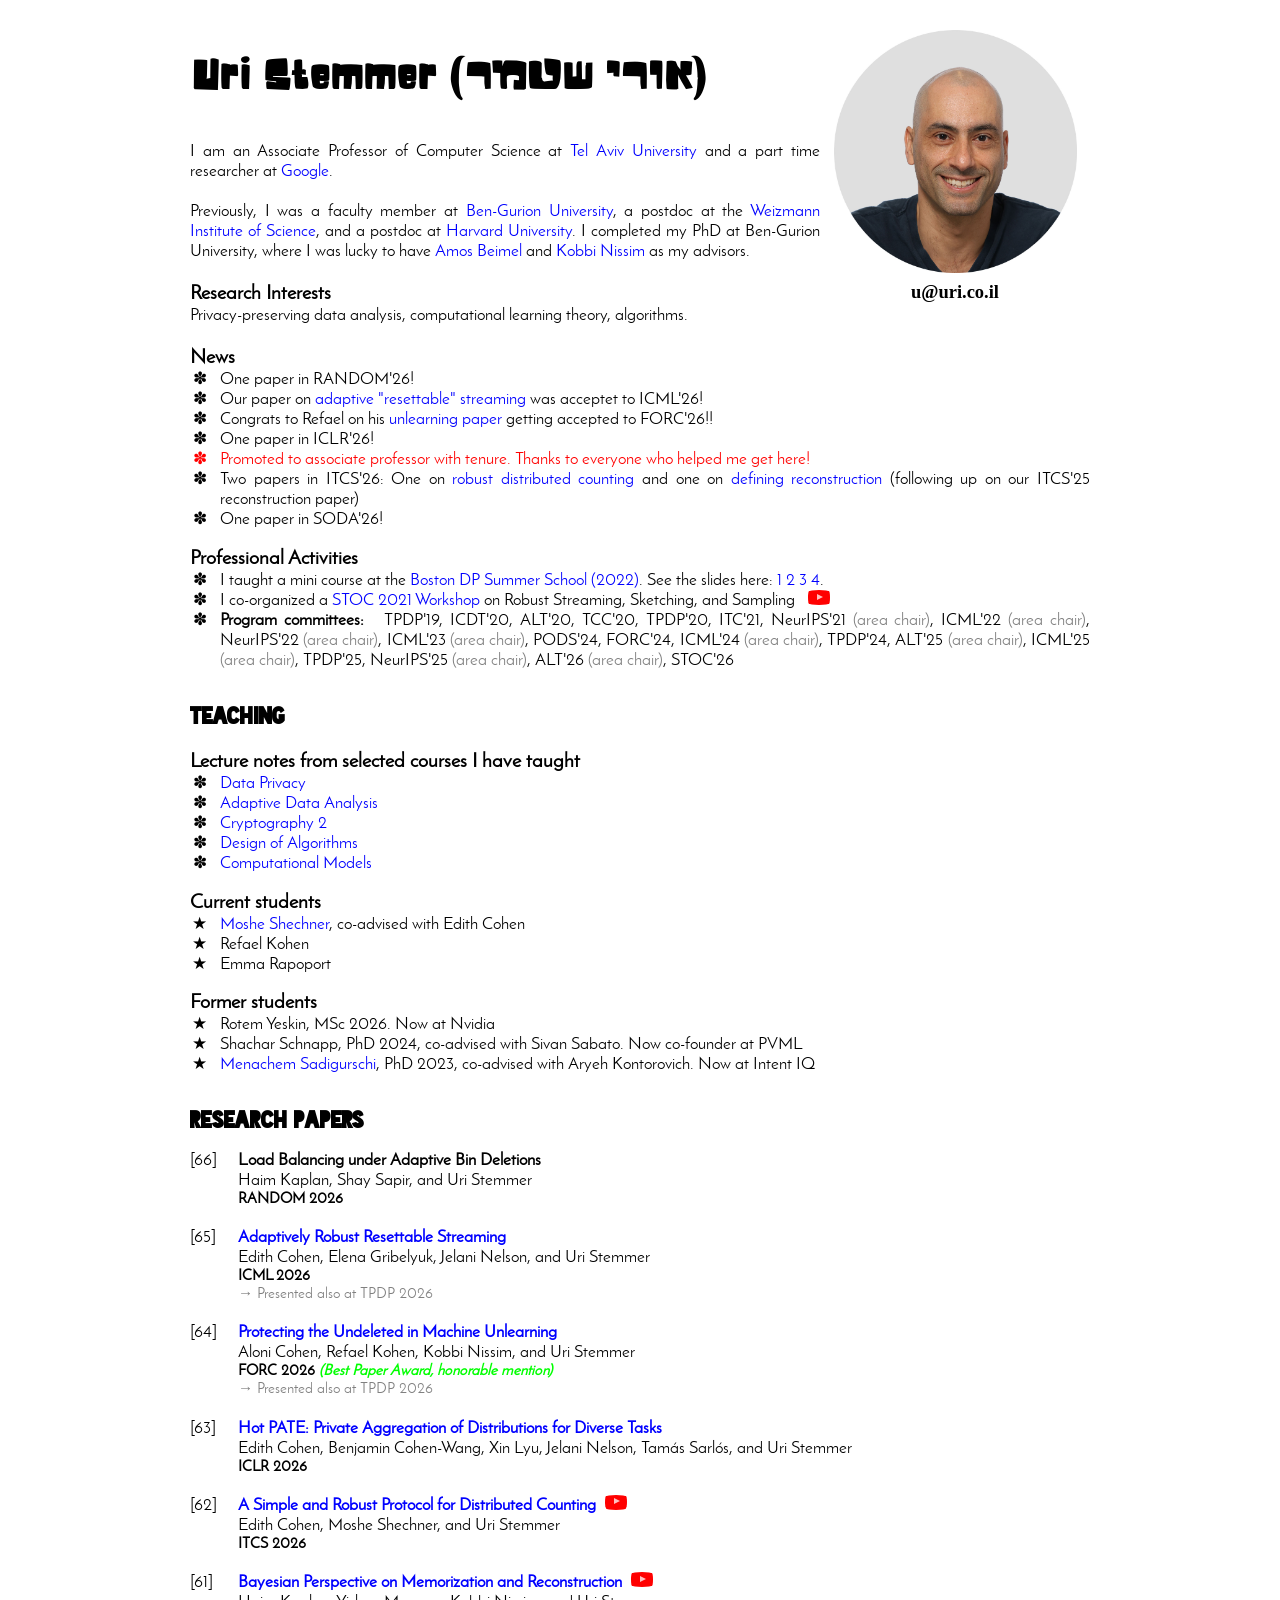
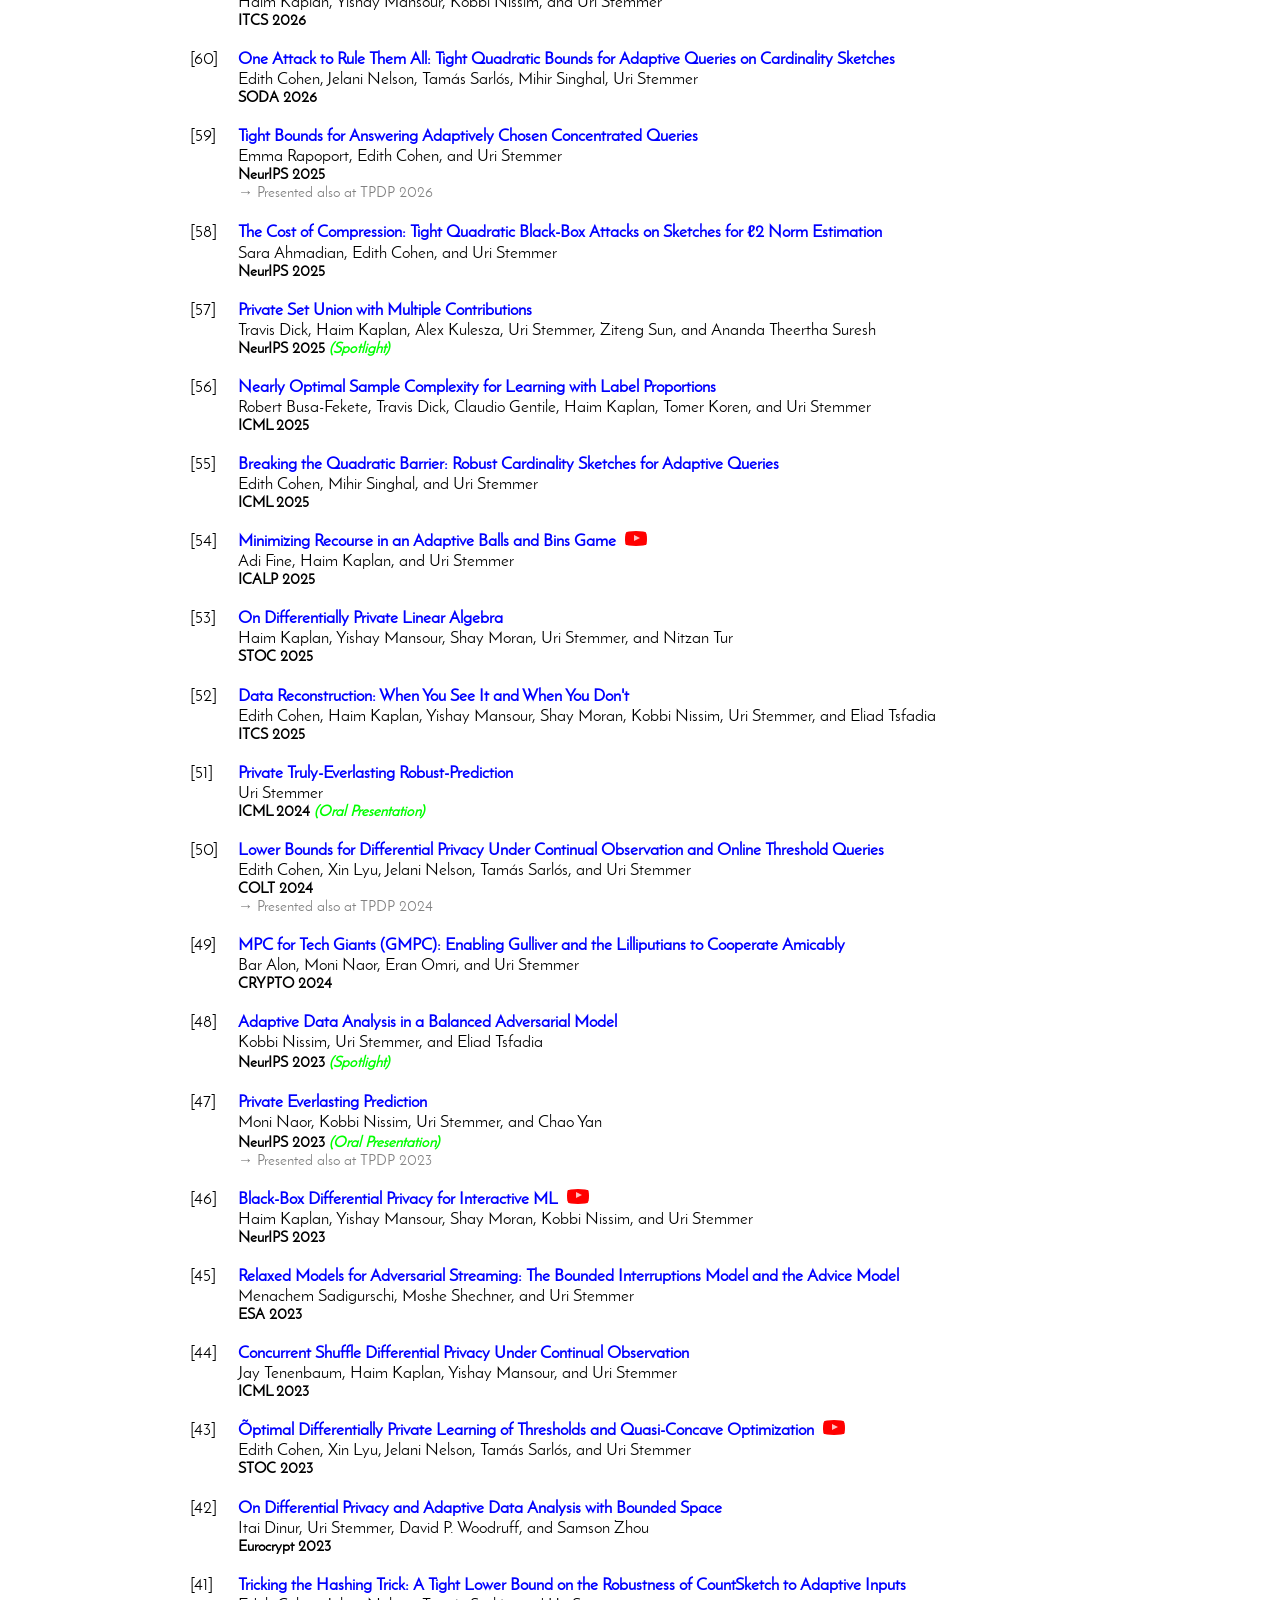
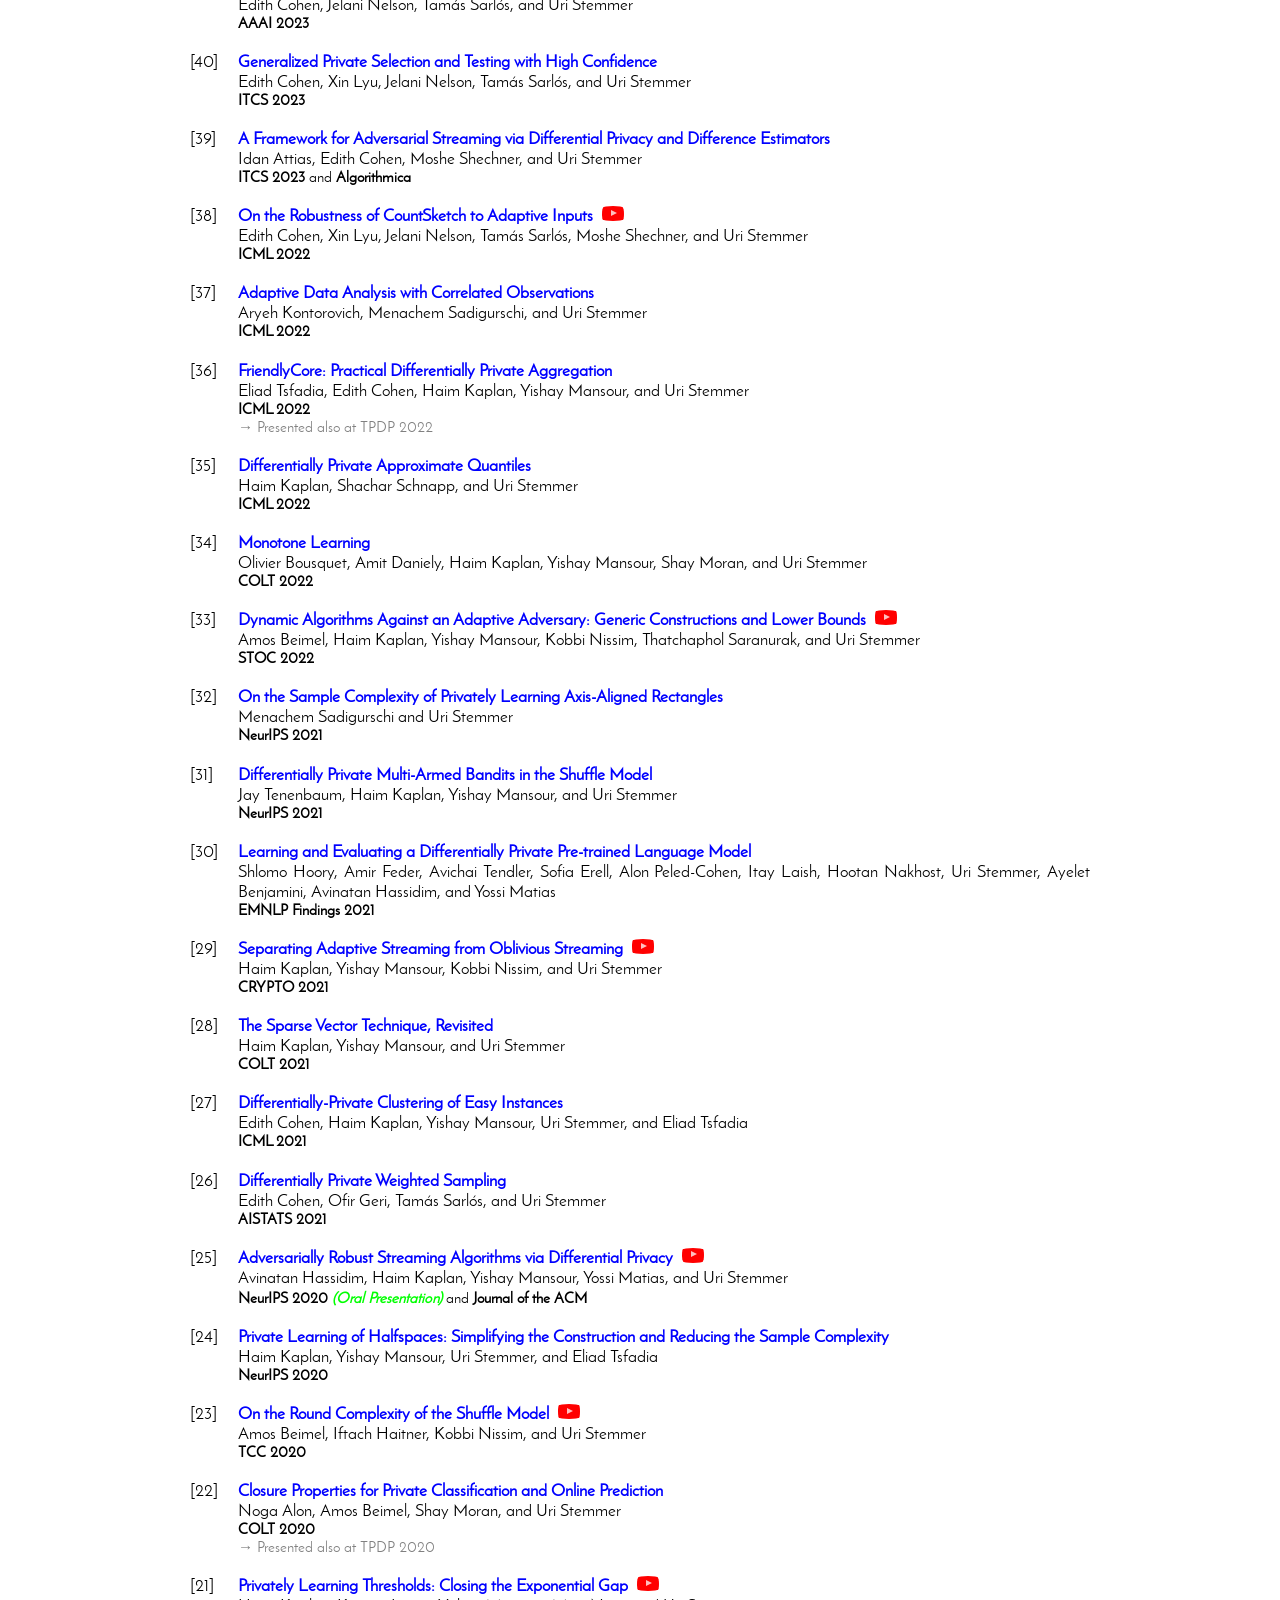
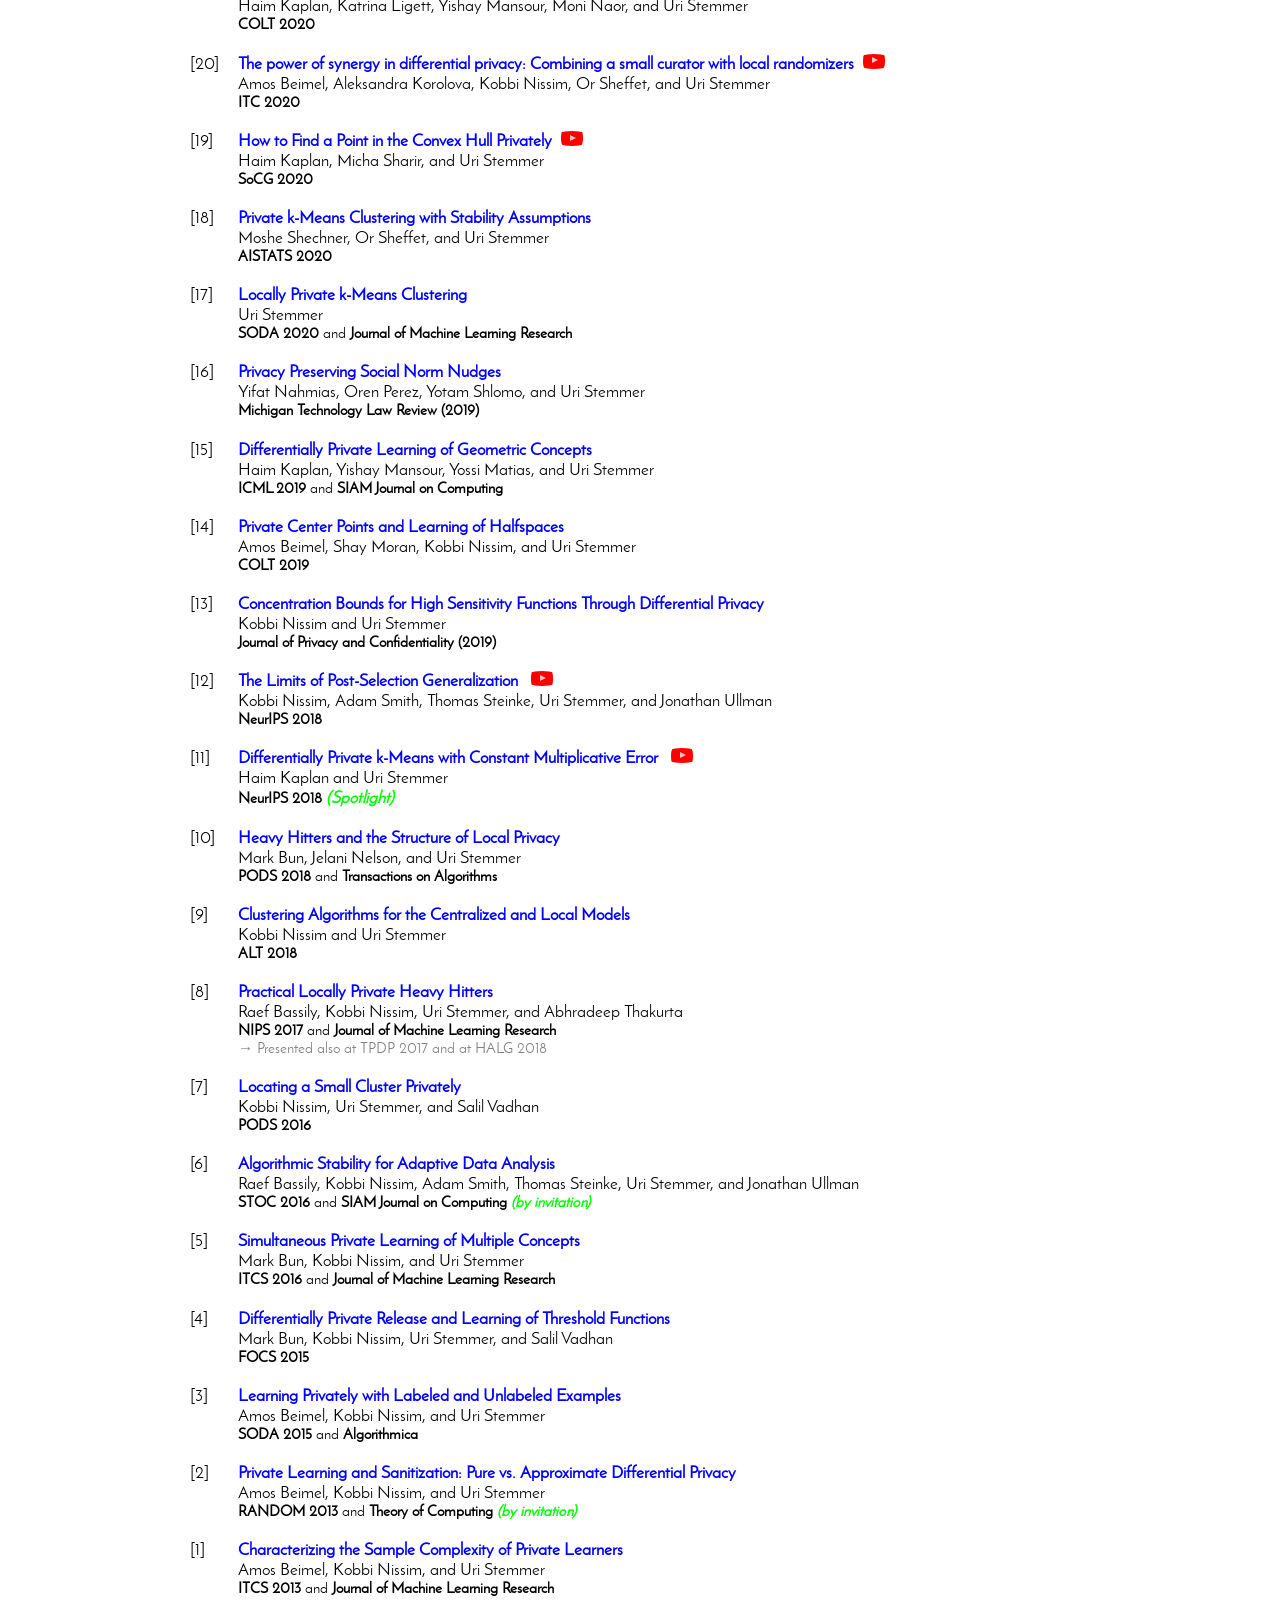
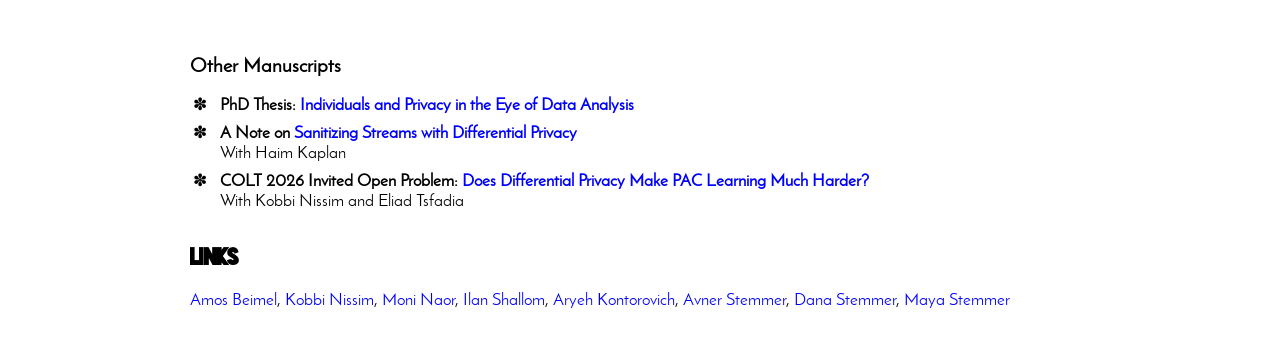
==== commit 2fee9ad2: "Update index.html" ====
--- a/index.html
+++ b/index.html
@@ -644,20 +644,17 @@
 
 <ul style="list-style-type: '&#10045;'; padding-left: 17px; margin-top: 0px;"> 
   
-<li style="padding-left: 13px; margin-bottom: 1.2rem;">
-<a href="thesis.pdf"><strong>Individuals and Privacy in the Eye of Data Analysis</strong></a><br>
-<div style="font-size: 90%;">PhD Thesis, Ben-Gurion University</div>
-</li>
-
-<li style="padding-left: 13px; margin-bottom: 1.2rem;">
-<a href="https://arxiv.org/abs/2111.13762"><strong>A Note on Sanitizing Streams with Differential Privacy</strong></a><br>
-Haim Kaplan and Uri Stemmer
-</li>
-
-<li style="padding-left: 13px; margin-bottom: 1.2rem;">
-<a href="https://proceedings.mlr.press/v336/nissim26a.html"><strong>Invited Open Problem: Does Differential Privacy Make PAC Learning Much Harder?</strong></a><br>
-Kobbi Nissim, Uri Stemmer, and Eliad Tsfadia
-<div style="font-size: 90%;"><strong>COLT 2026 <font color=lime><em>(by invitation)</em></font></strong></div>
+<li style="padding-left: 13px; margin-bottom: 0.5rem;">
+<strong>PhD Thesis: <a href="thesis.pdf">Individuals and Privacy in the Eye of Data Analysis</a></strong>
+</li>
+
+<li style="padding-left: 13px; margin-bottom: 0.5rem;">
+<strong>A Note on <a href="https://arxiv.org/abs/2111.13762">Sanitizing Streams with Differential Privacy</a></strong><br>
+With Haim Kaplan
+</li>
+
+<li style="padding-left: 13px; margin-bottom: 0.5rem;">
+<strong>COLT 2026 Invited Open Problem: <a href="https://proceedings.mlr.press/v336/nissim26a.html">Does Differential Privacy Make PAC Learning Much Harder?</a></strong><br> With Kobbi Nissim and Eliad Tsfadia
 </li>
 
 </ul>
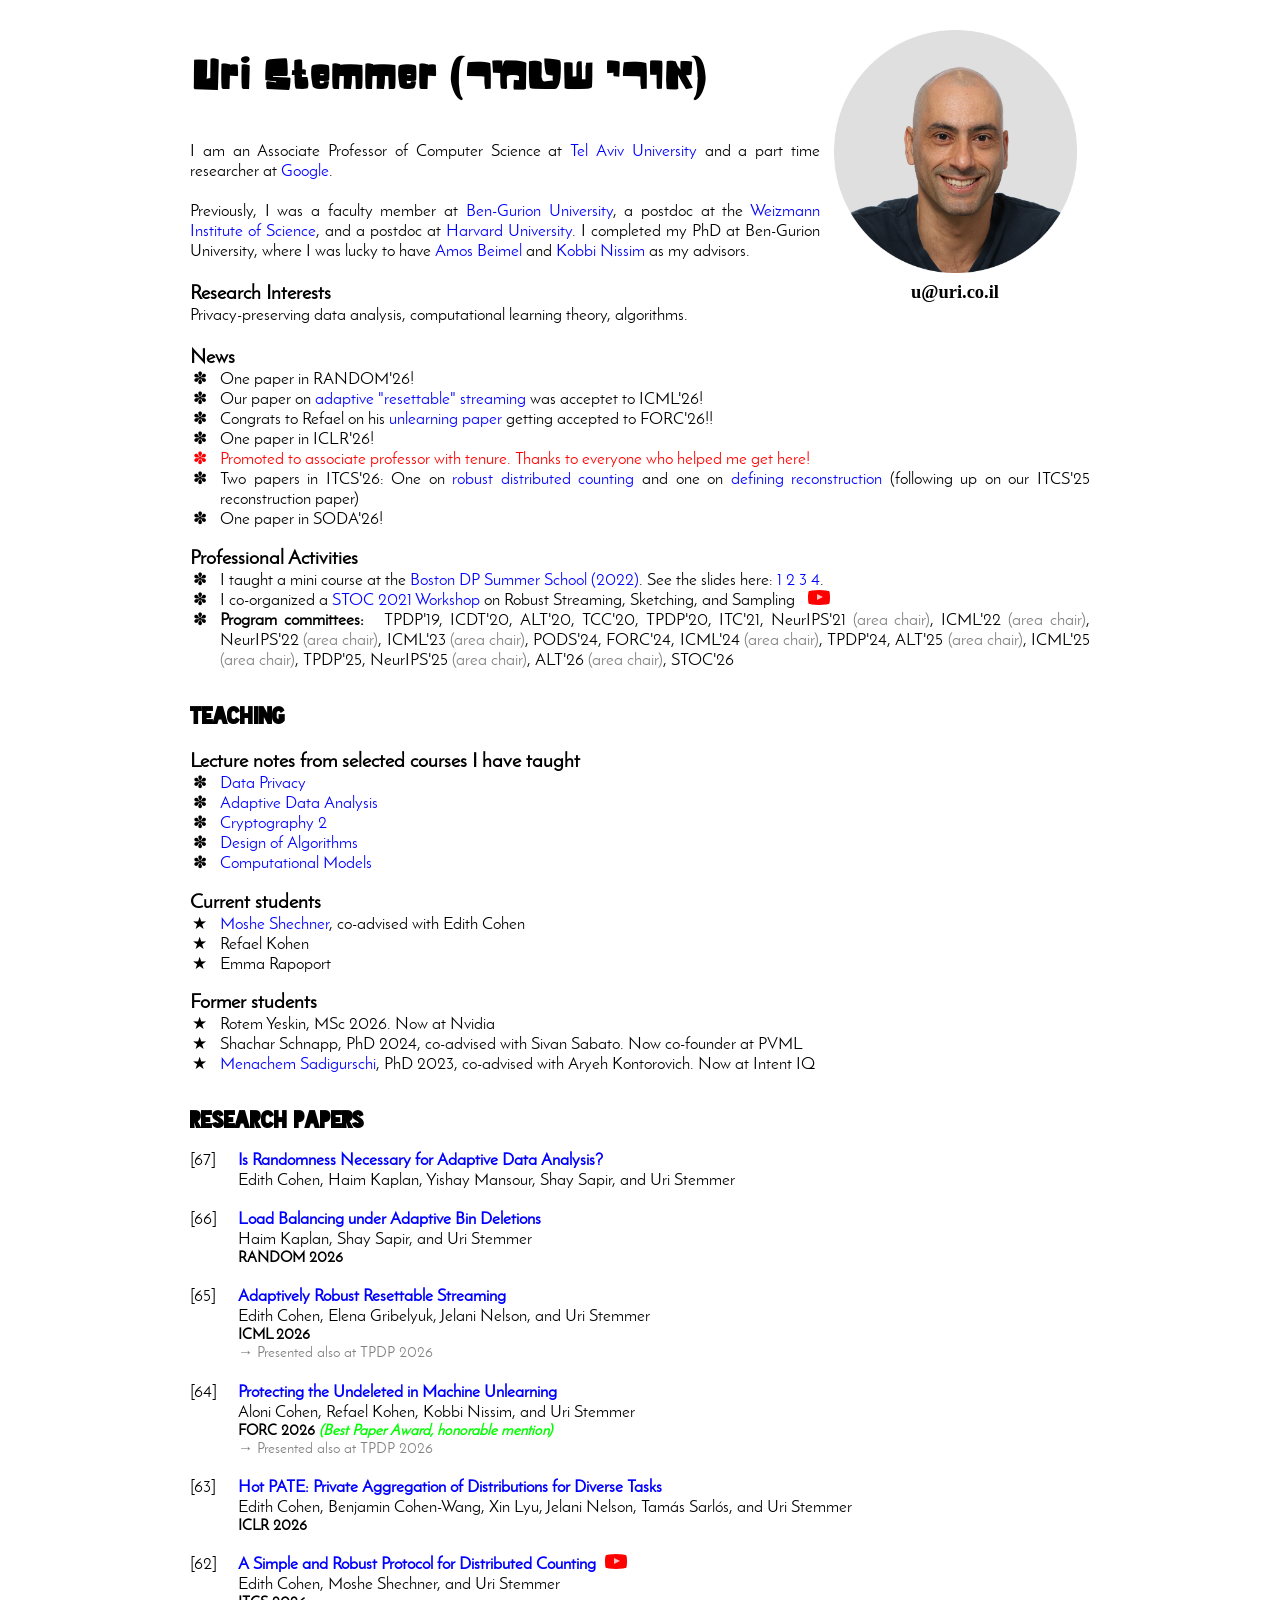
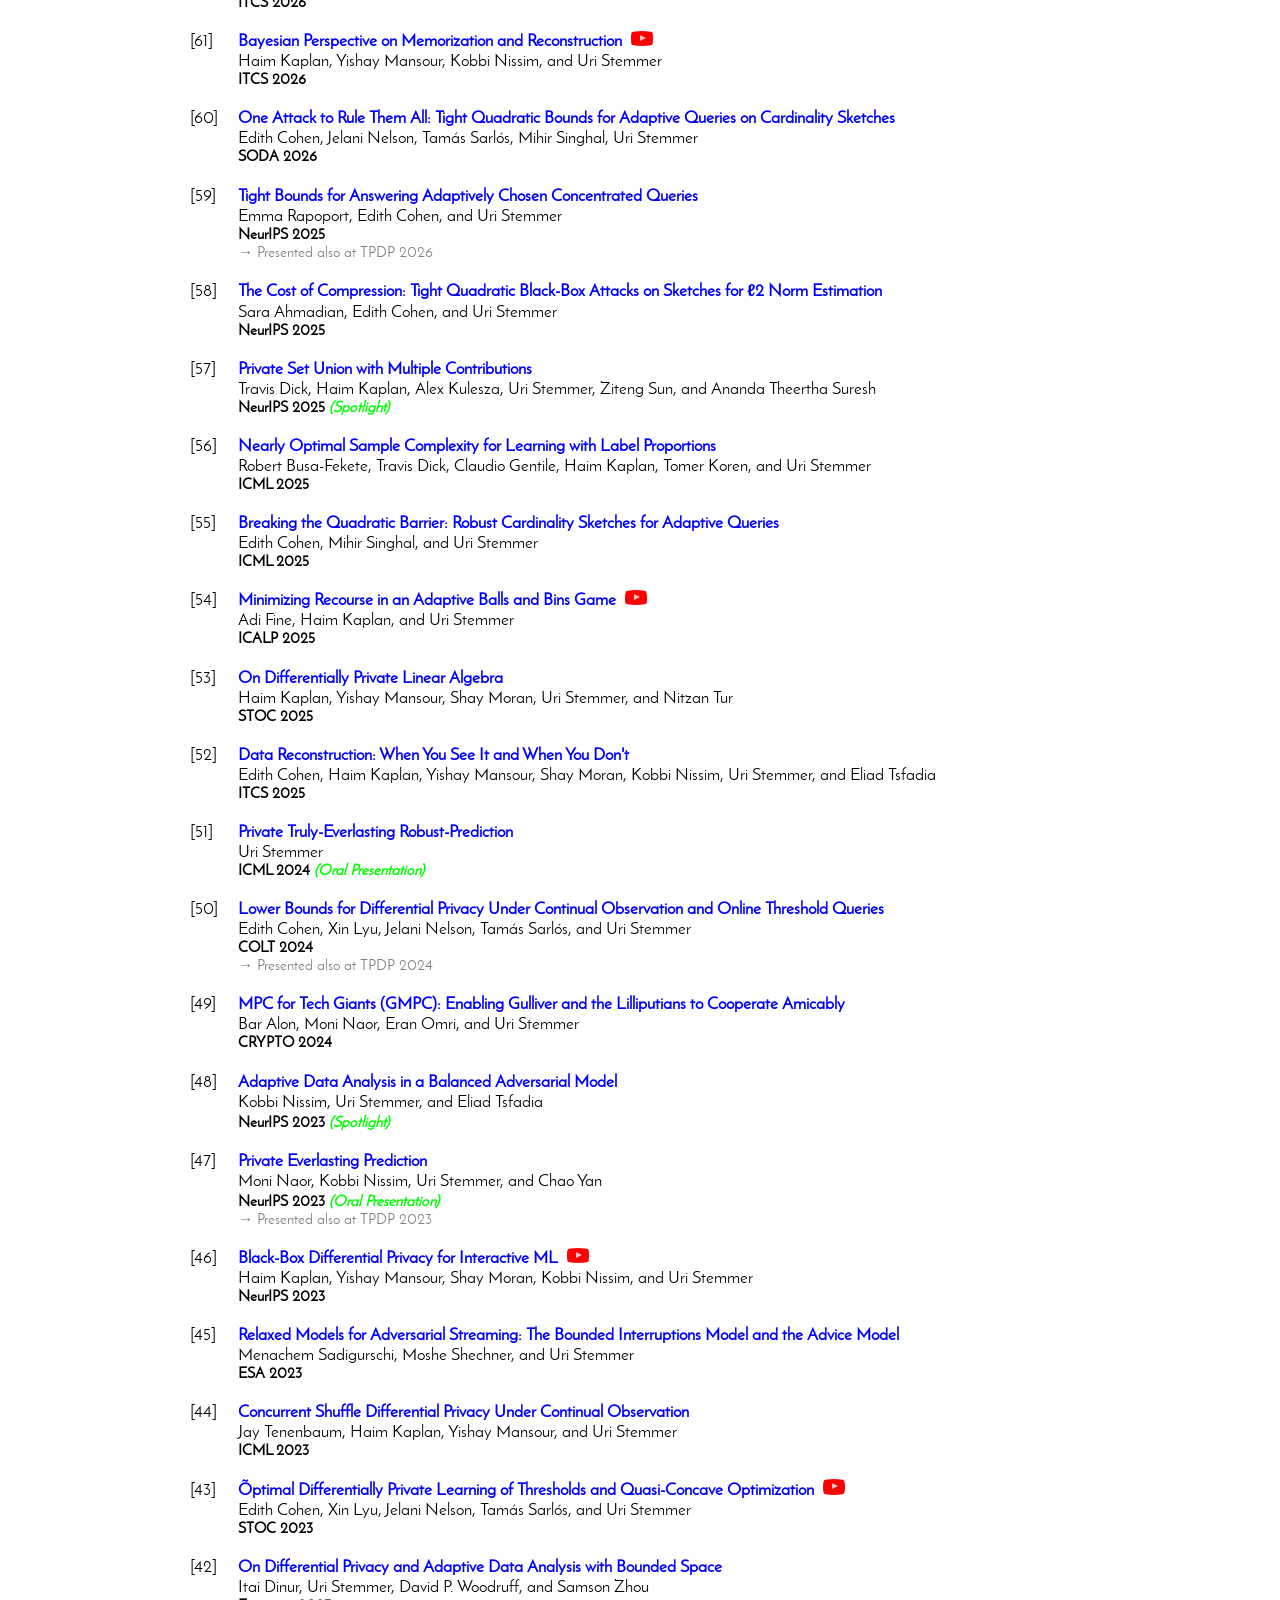
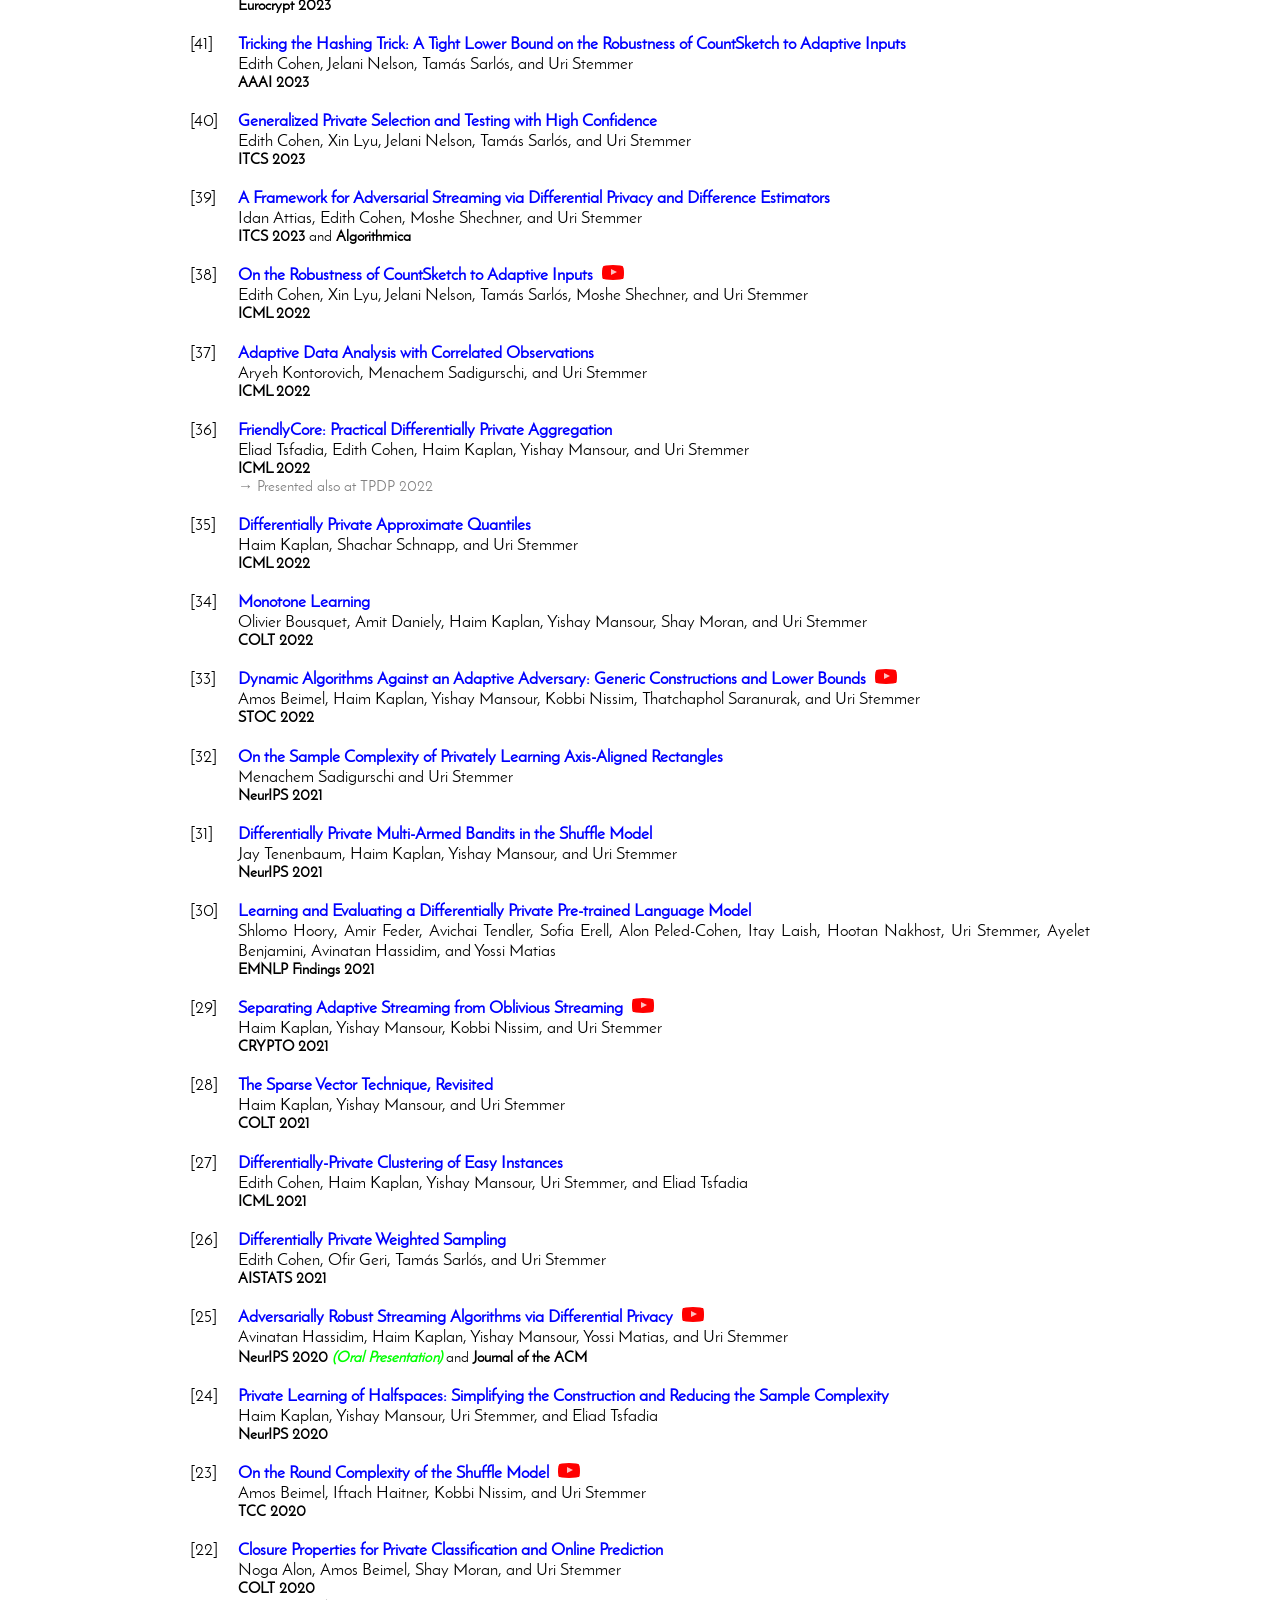
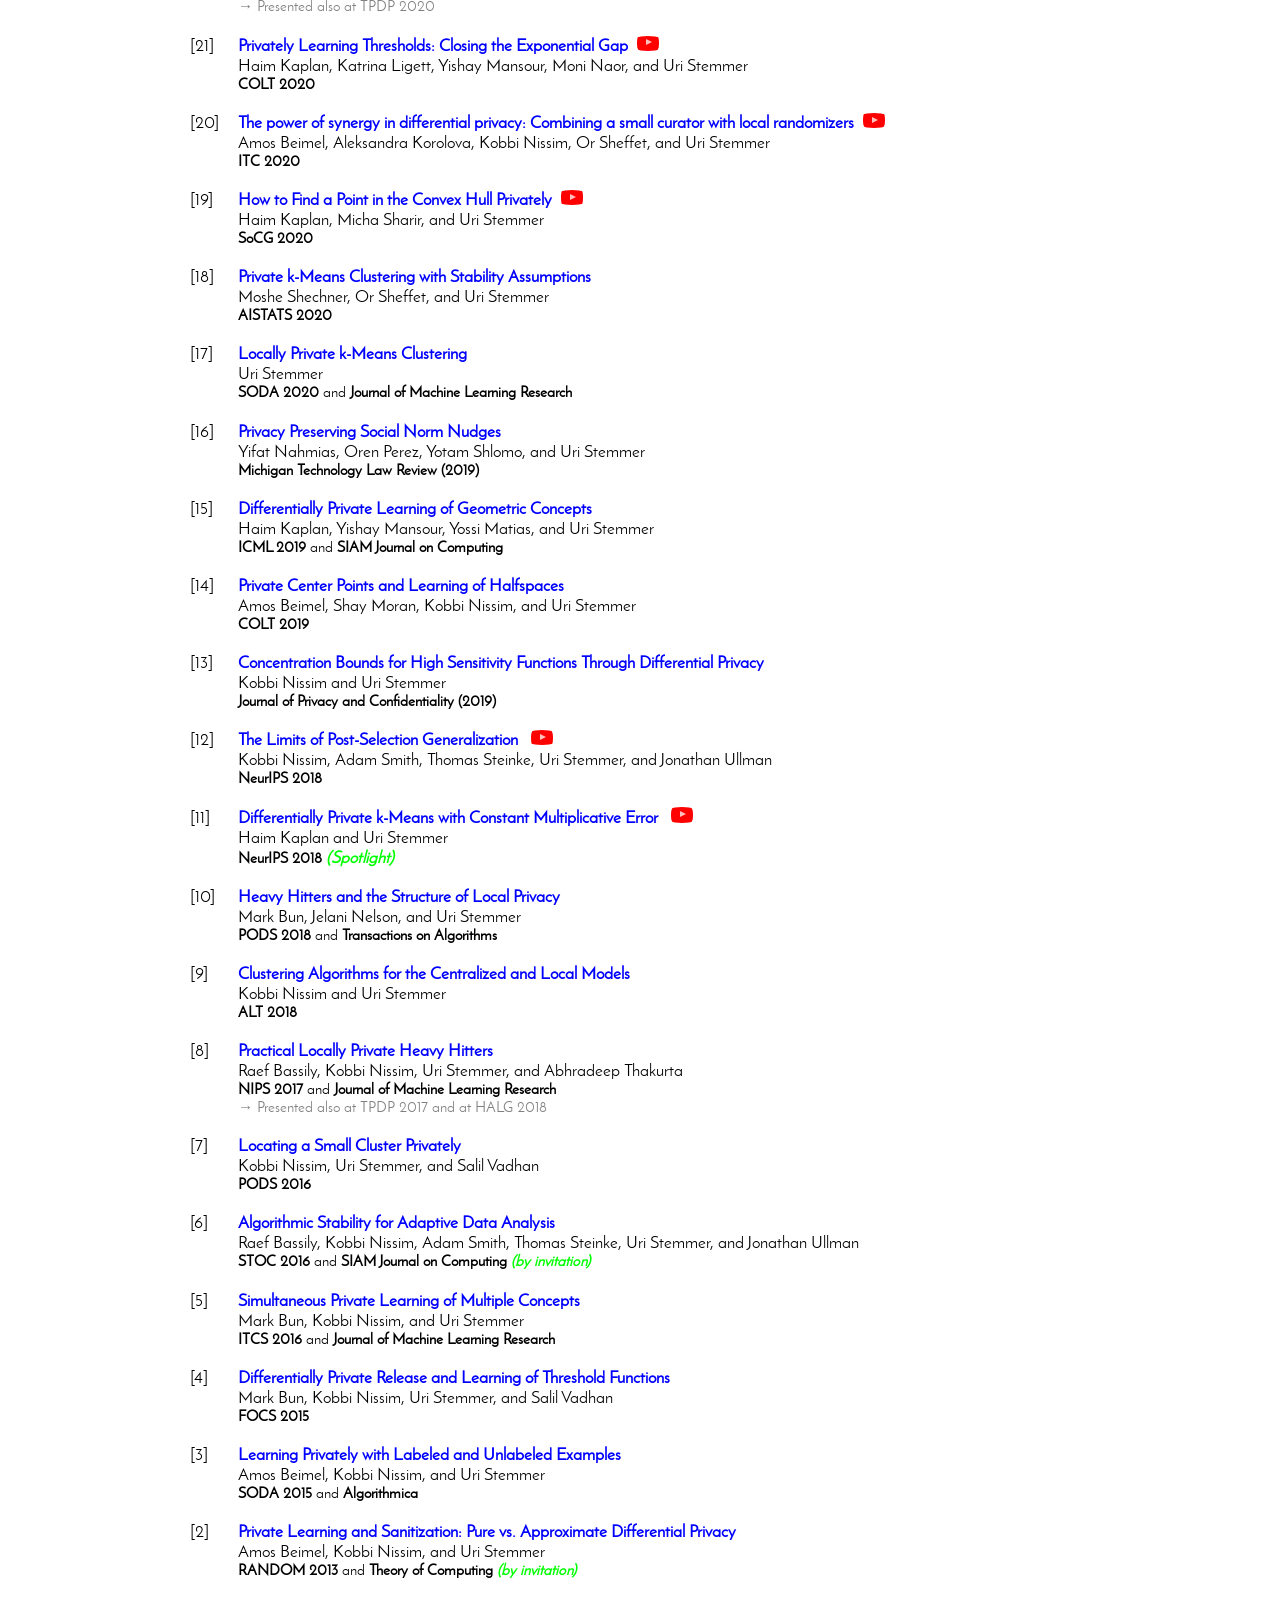
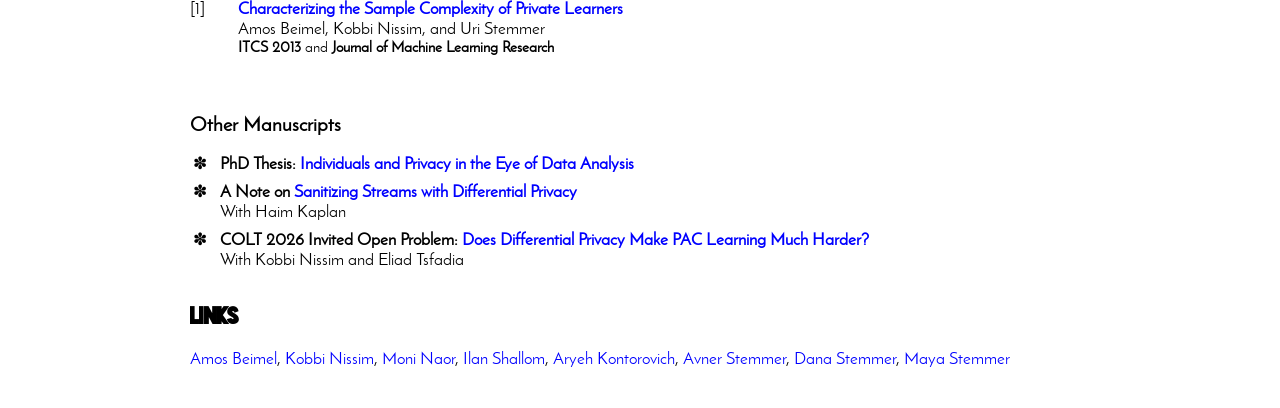
==== commit 6fee03b6: "Update index.html" ====
--- a/index.html
+++ b/index.html
@@ -150,10 +150,15 @@
 <strong><div style="font-family: 'blackout_midnight', arial, helvetica, sans-serif; display:inline; font-size: 130%">Research Papers</div></strong><br>
 
 
-<ol reversed start="66" class="publication-list">
-
-<li>
-<strong>Load Balancing under Adaptive Bin Deletions</strong><br>
+<ol reversed start="67" class="publication-list">
+
+<li>
+<a href="https://arxiv.org/abs/2607.07085"><strong>Is Randomness Necessary for Adaptive Data Analysis?</strong></a><br>
+Edith Cohen, Haim Kaplan, Yishay Mansour, Shay Sapir, and Uri Stemmer
+</li>
+  
+<li>
+<a href="https://arxiv.org/abs/2607.06211"><strong>Load Balancing under Adaptive Bin Deletions</strong></a><br>
 Haim Kaplan, Shay Sapir, and Uri Stemmer
 <div style="font-size: 90%;"><strong>RANDOM 2026</strong></div>
 </li>
@@ -664,7 +669,6 @@
 <strong><div style="font-family: 'blackout_midnight', arial, helvetica, sans-serif; display:inline; font-size: 130%">Links</div></strong><br>
 <br>
 
-
 <a href="https://www.cs.bgu.ac.il/~beimel/">Amos Beimel</a>,
 <a href="https://people.cs.georgetown.edu/~kobbi/">Kobbi Nissim</a>,
 <a href="https://www.wisdom.weizmann.ac.il/~naor/">Moni Naor</a>,
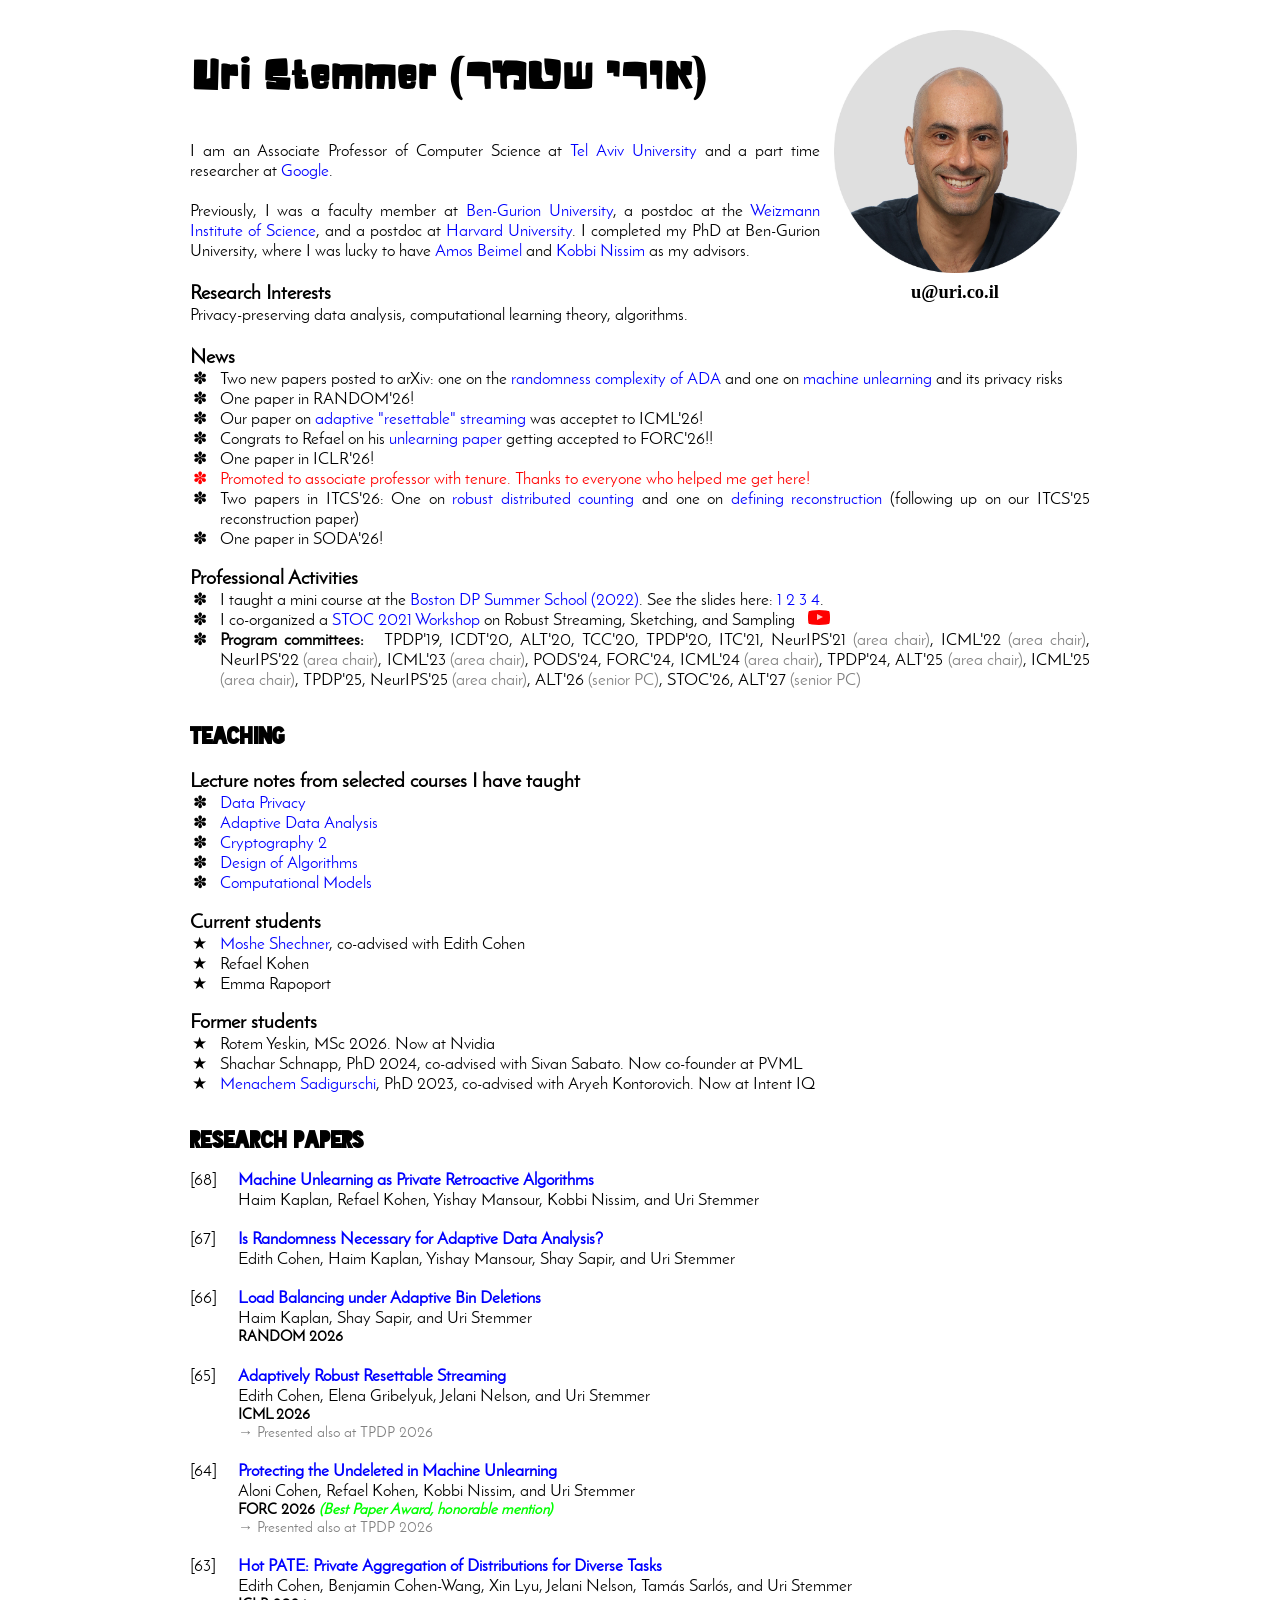
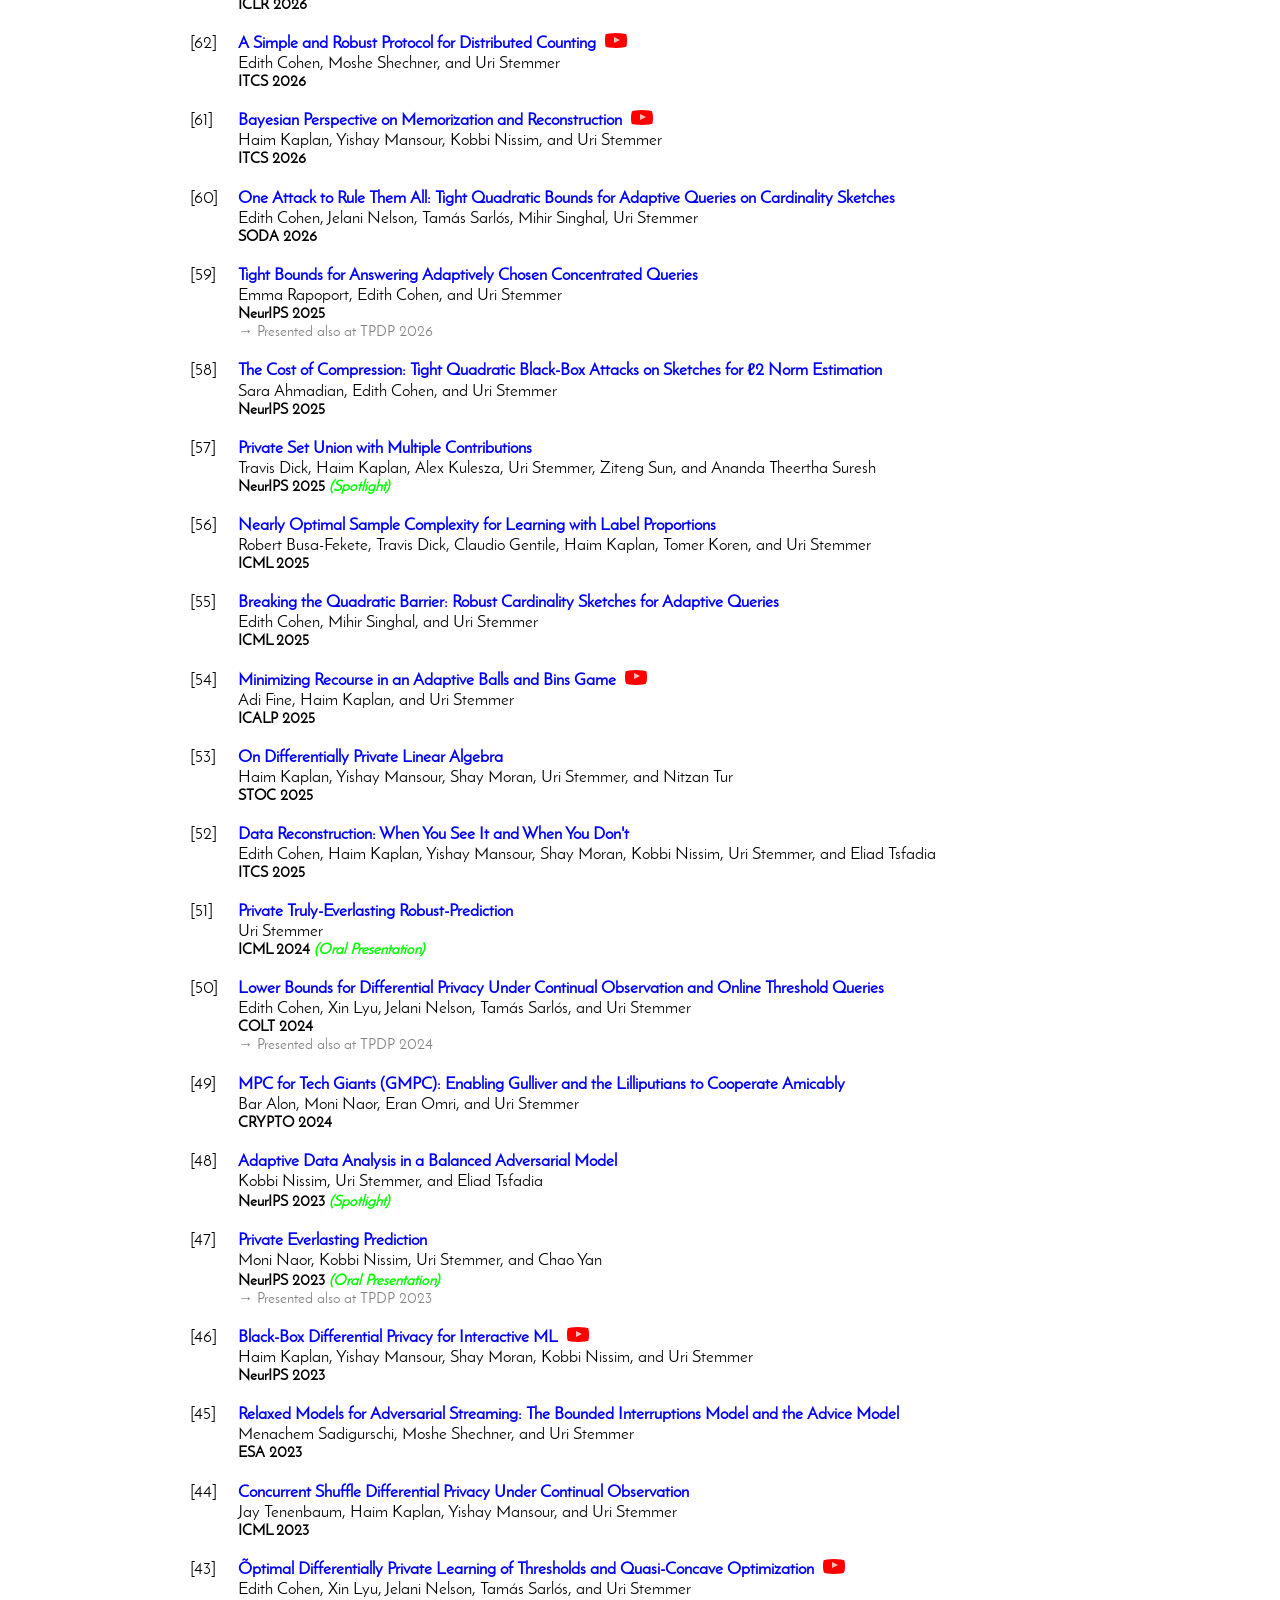
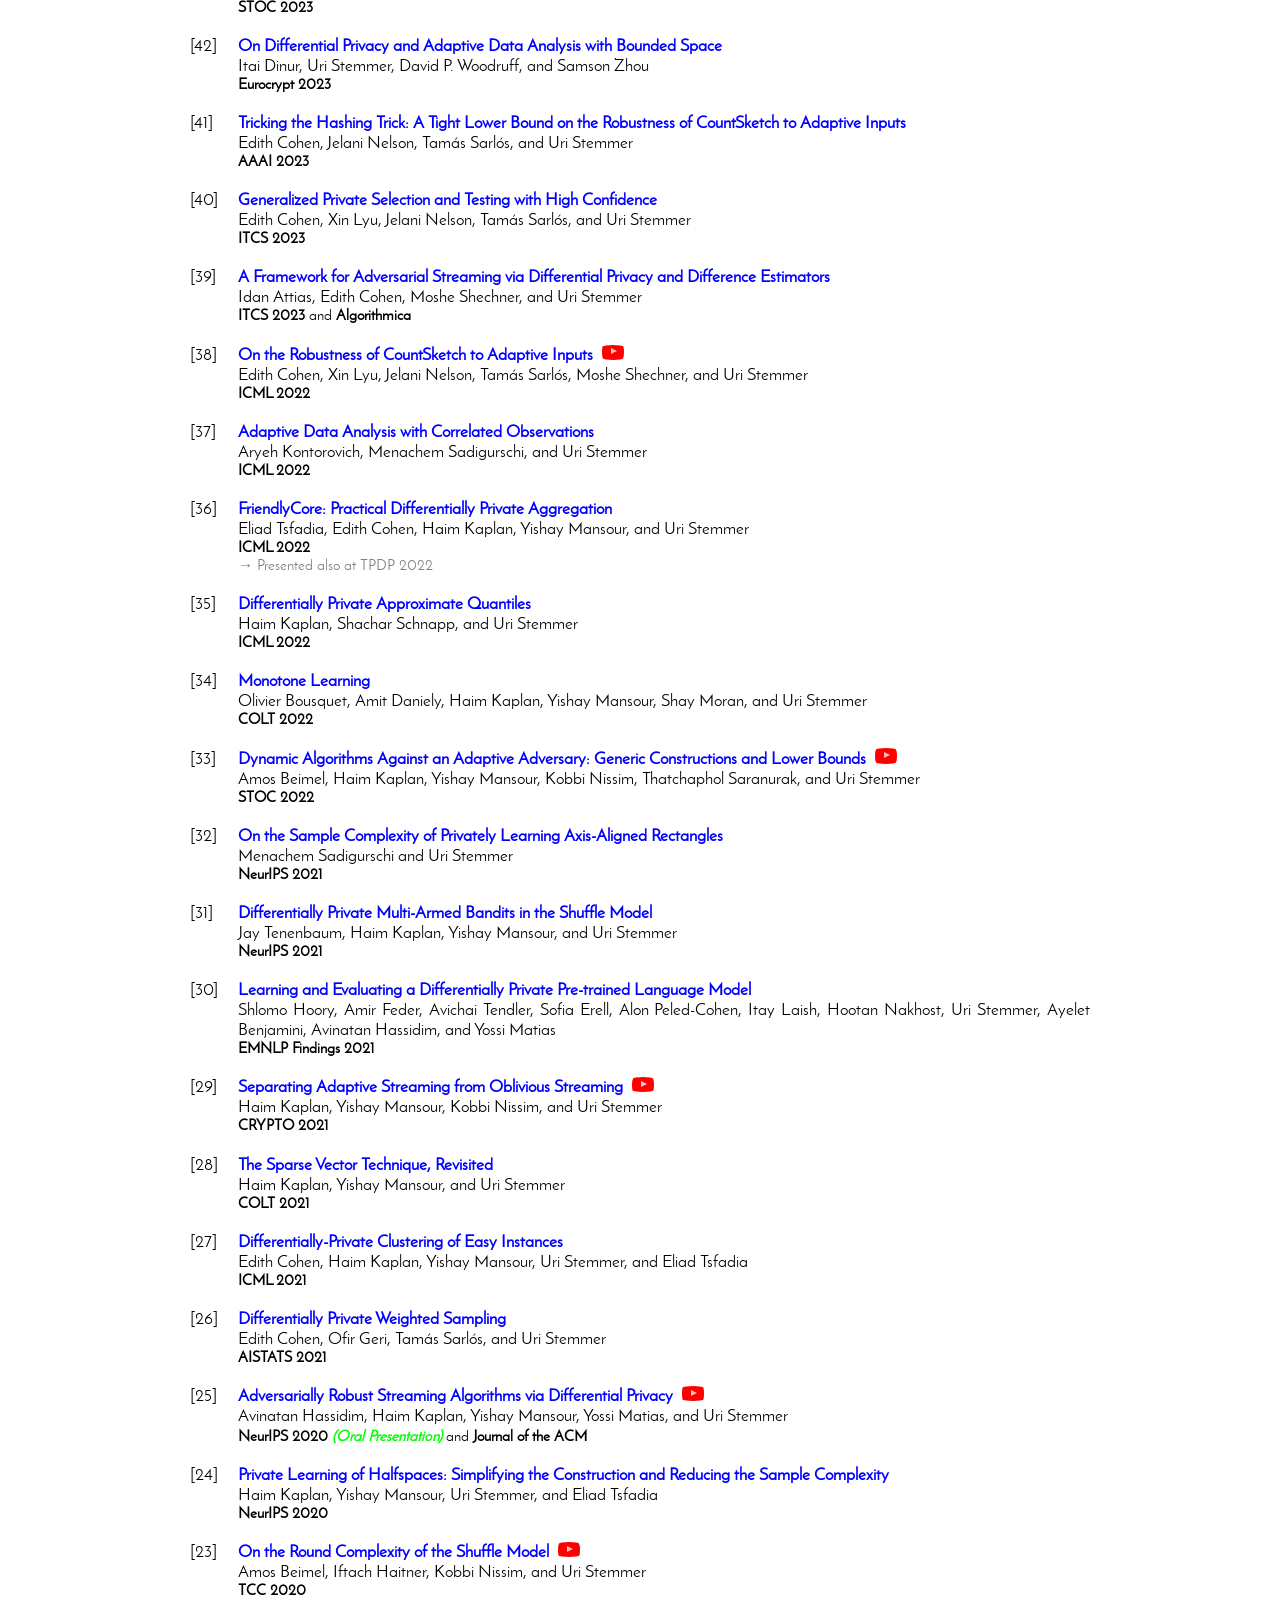
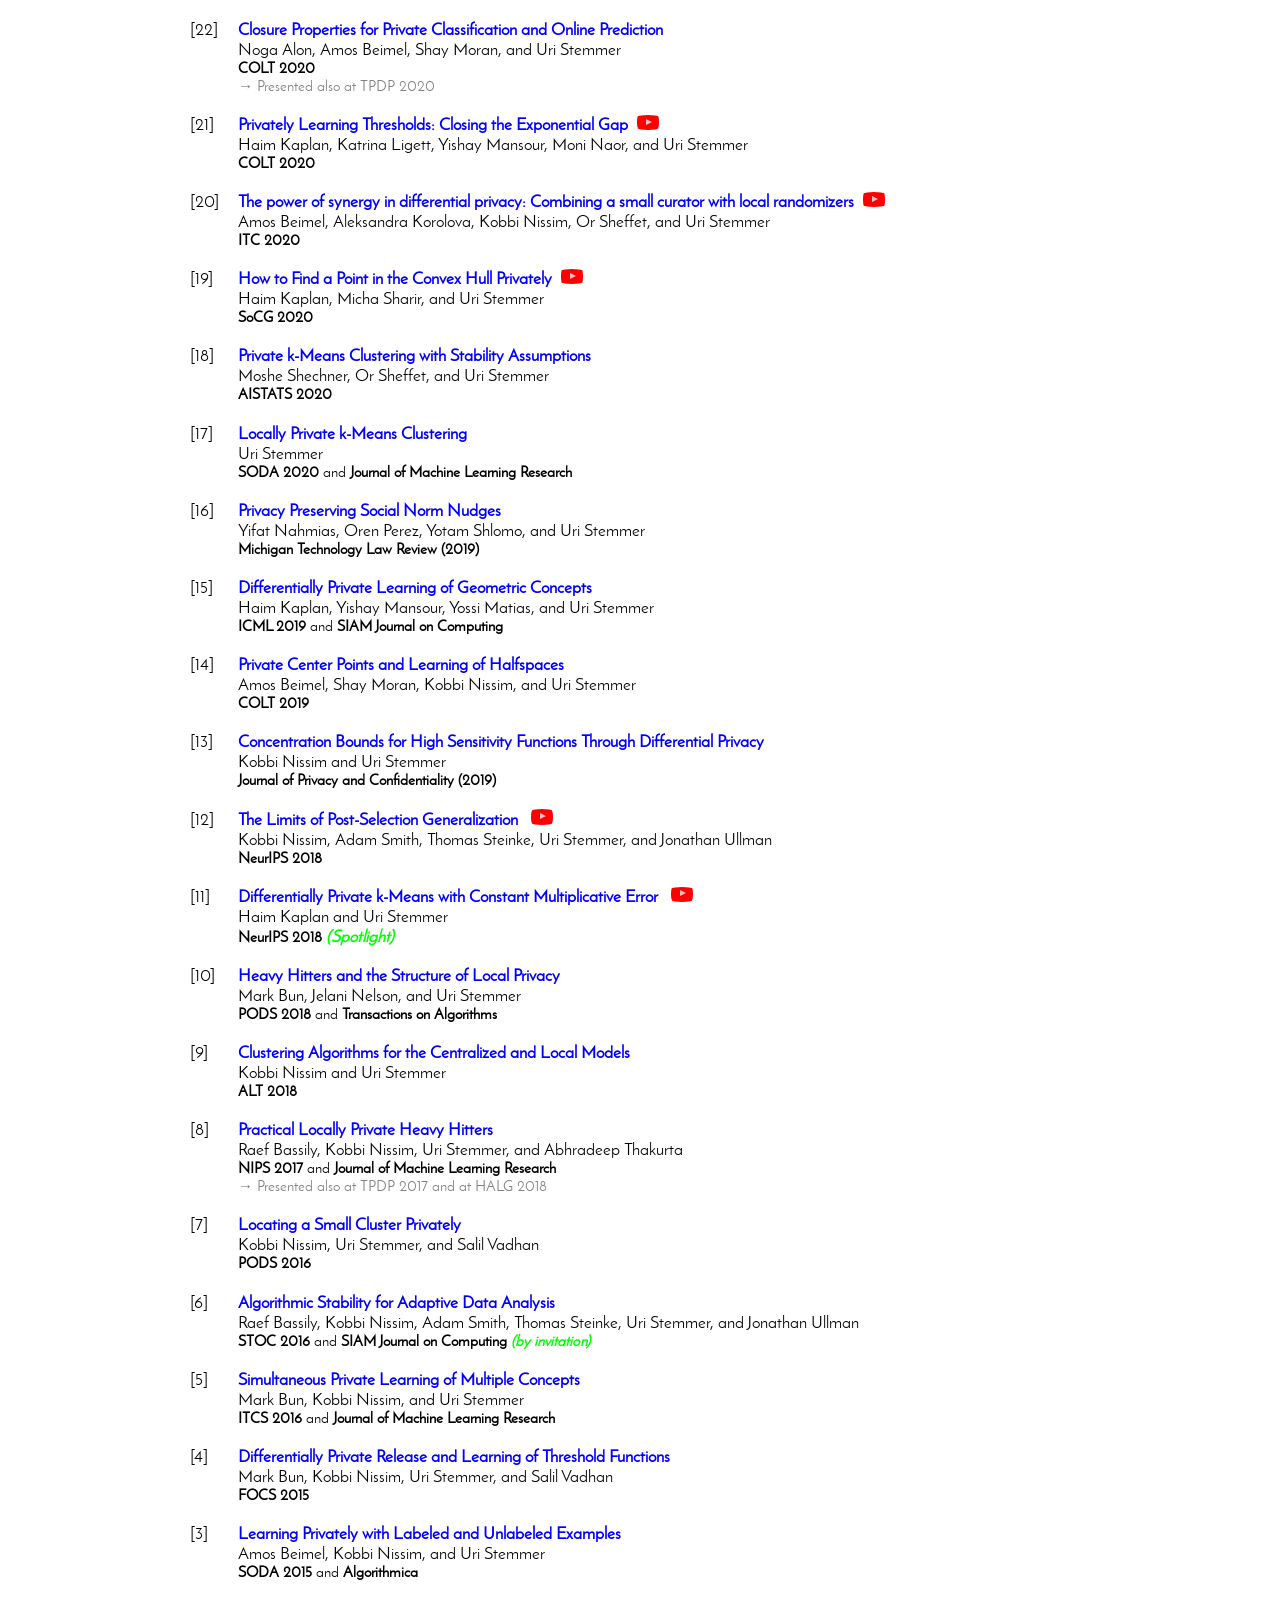
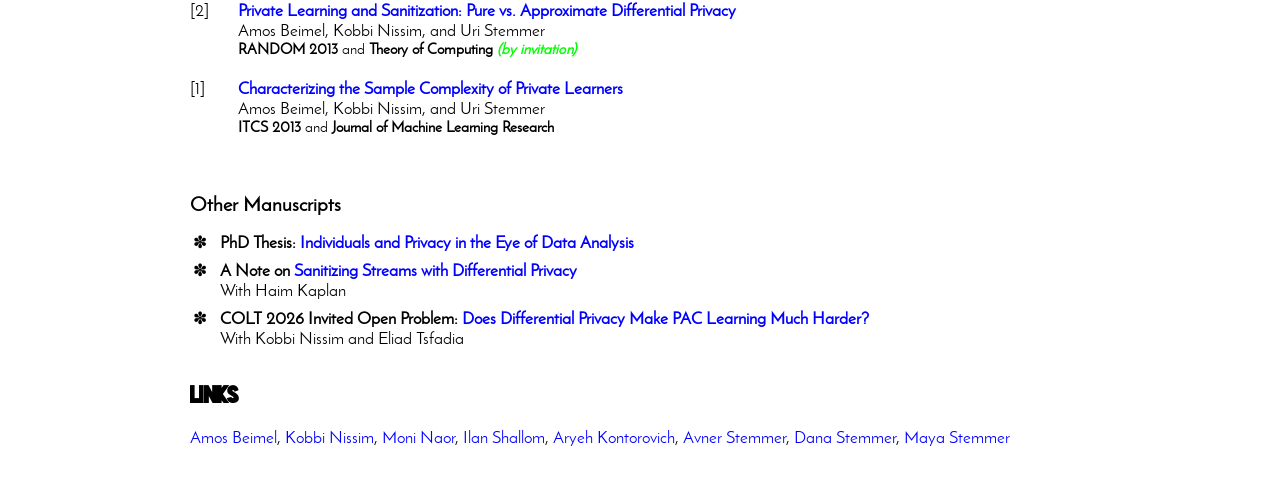
==== commit ab483292: "Update index.html" ====
--- a/index.html
+++ b/index.html
@@ -41,6 +41,8 @@
 <big><strong>News</big></strong><br>
 
 <ul style="list-style-type: '&#10045;'; padding-left: 17px; margin-top: 0px;">    <!-- style="list-style-type: '&#8921;';" -->
+
+<li style="padding-left: 13px;">Two new papers posted to arXiv: one on the <a href="https://arxiv.org/abs/2607.07085">randomness complexity of ADA</a> and one on <a href="https://arxiv.org/abs/2609.05329">machine unlearning</a> and its privacy risks</li>
 
 <li style="padding-left: 13px;">One paper in RANDOM'26!</li>
 
@@ -99,8 +101,9 @@
 ICML'25 <font color=gray>(area chair)</font>, 
 TPDP'25, 
 NeurIPS'25 <font color=gray>(area chair)</font>, 
-ALT'26 <font color=gray>(area chair)</font>, 
-STOC'26
+ALT'26 <font color=gray>(senior PC)</font>, 
+STOC'26,
+ALT'27 <font color=gray>(senior PC)</font>
 </li>
 
 </ul>
@@ -150,8 +153,13 @@
 <strong><div style="font-family: 'blackout_midnight', arial, helvetica, sans-serif; display:inline; font-size: 130%">Research Papers</div></strong><br>
 
 
-<ol reversed start="67" class="publication-list">
-
+<ol reversed start="68" class="publication-list">
+
+<li>
+<a href="https://arxiv.org/abs/2609.05329"><strong>Machine Unlearning as Private Retroactive Algorithms</strong></a><br>
+Haim Kaplan, Refael Kohen, Yishay Mansour, Kobbi Nissim, and Uri Stemmer
+</li>
+  
 <li>
 <a href="https://arxiv.org/abs/2607.07085"><strong>Is Randomness Necessary for Adaptive Data Analysis?</strong></a><br>
 Edith Cohen, Haim Kaplan, Yishay Mansour, Shay Sapir, and Uri Stemmer
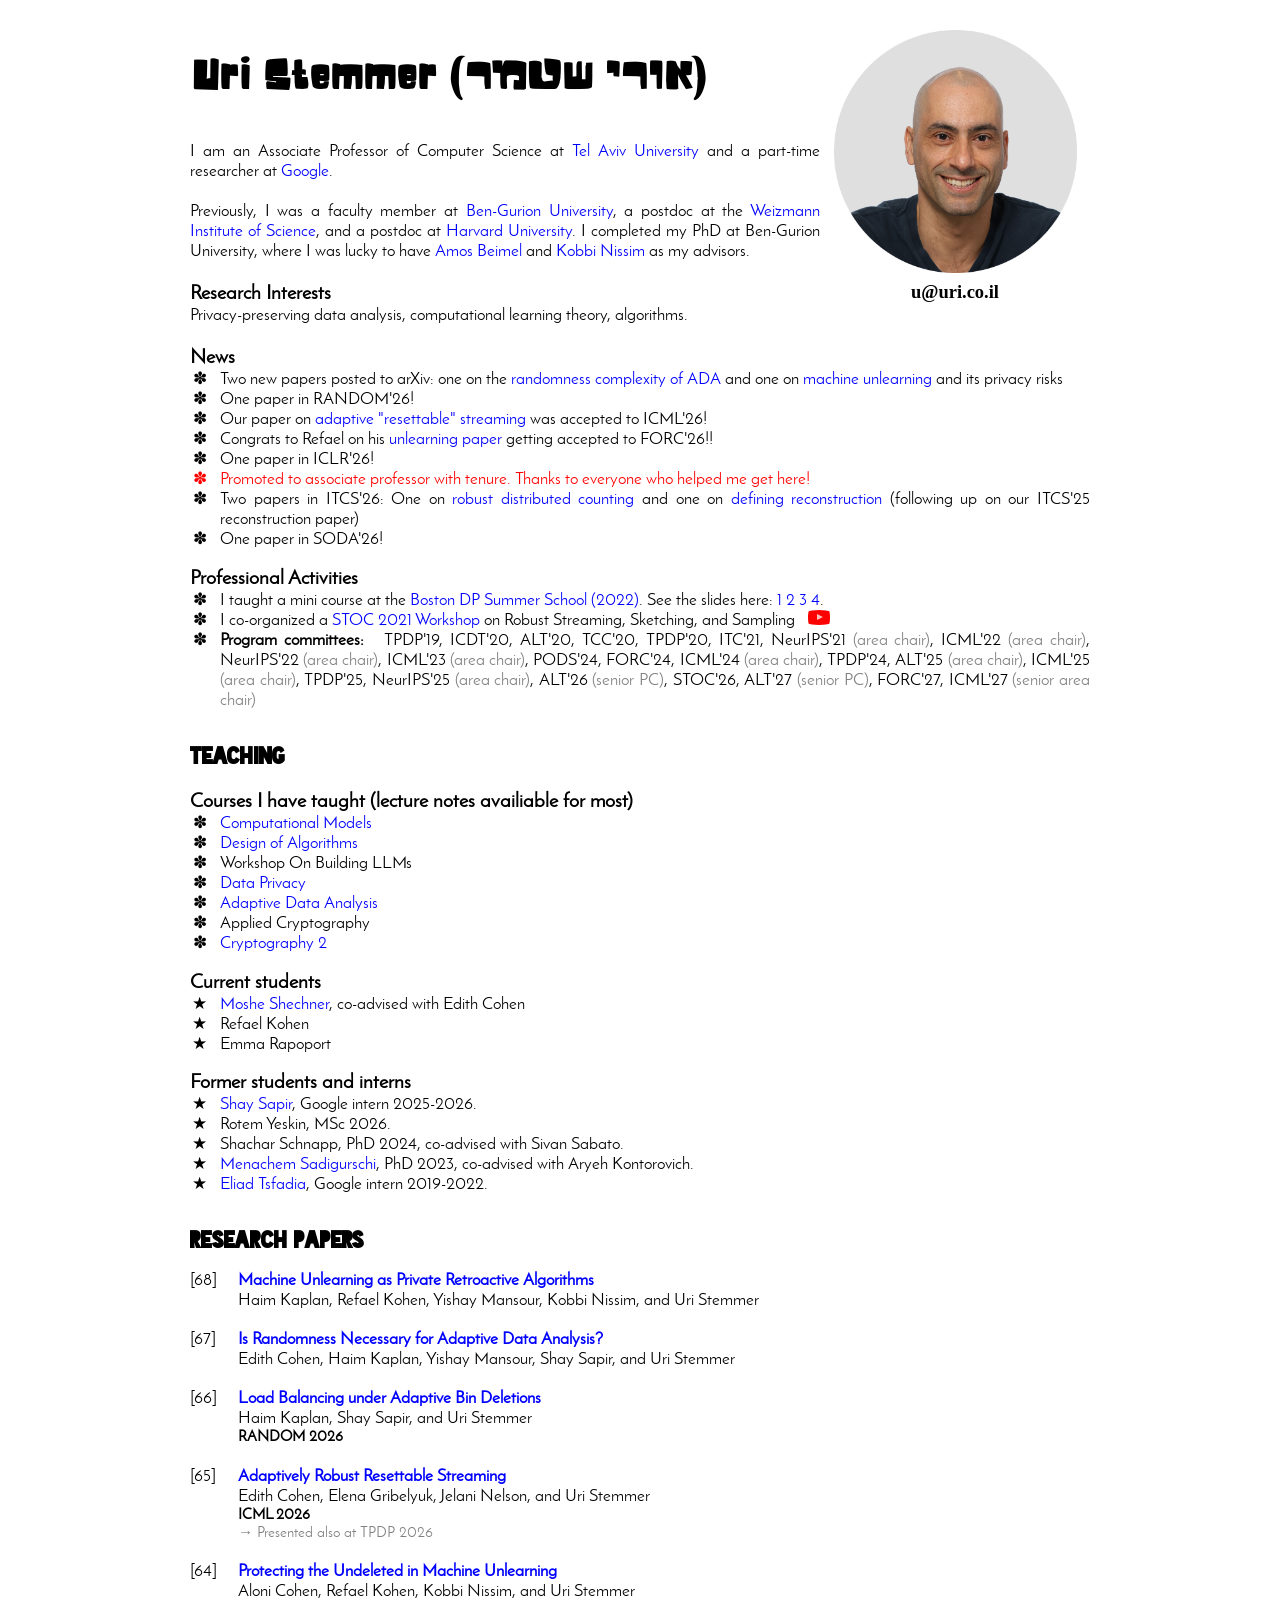
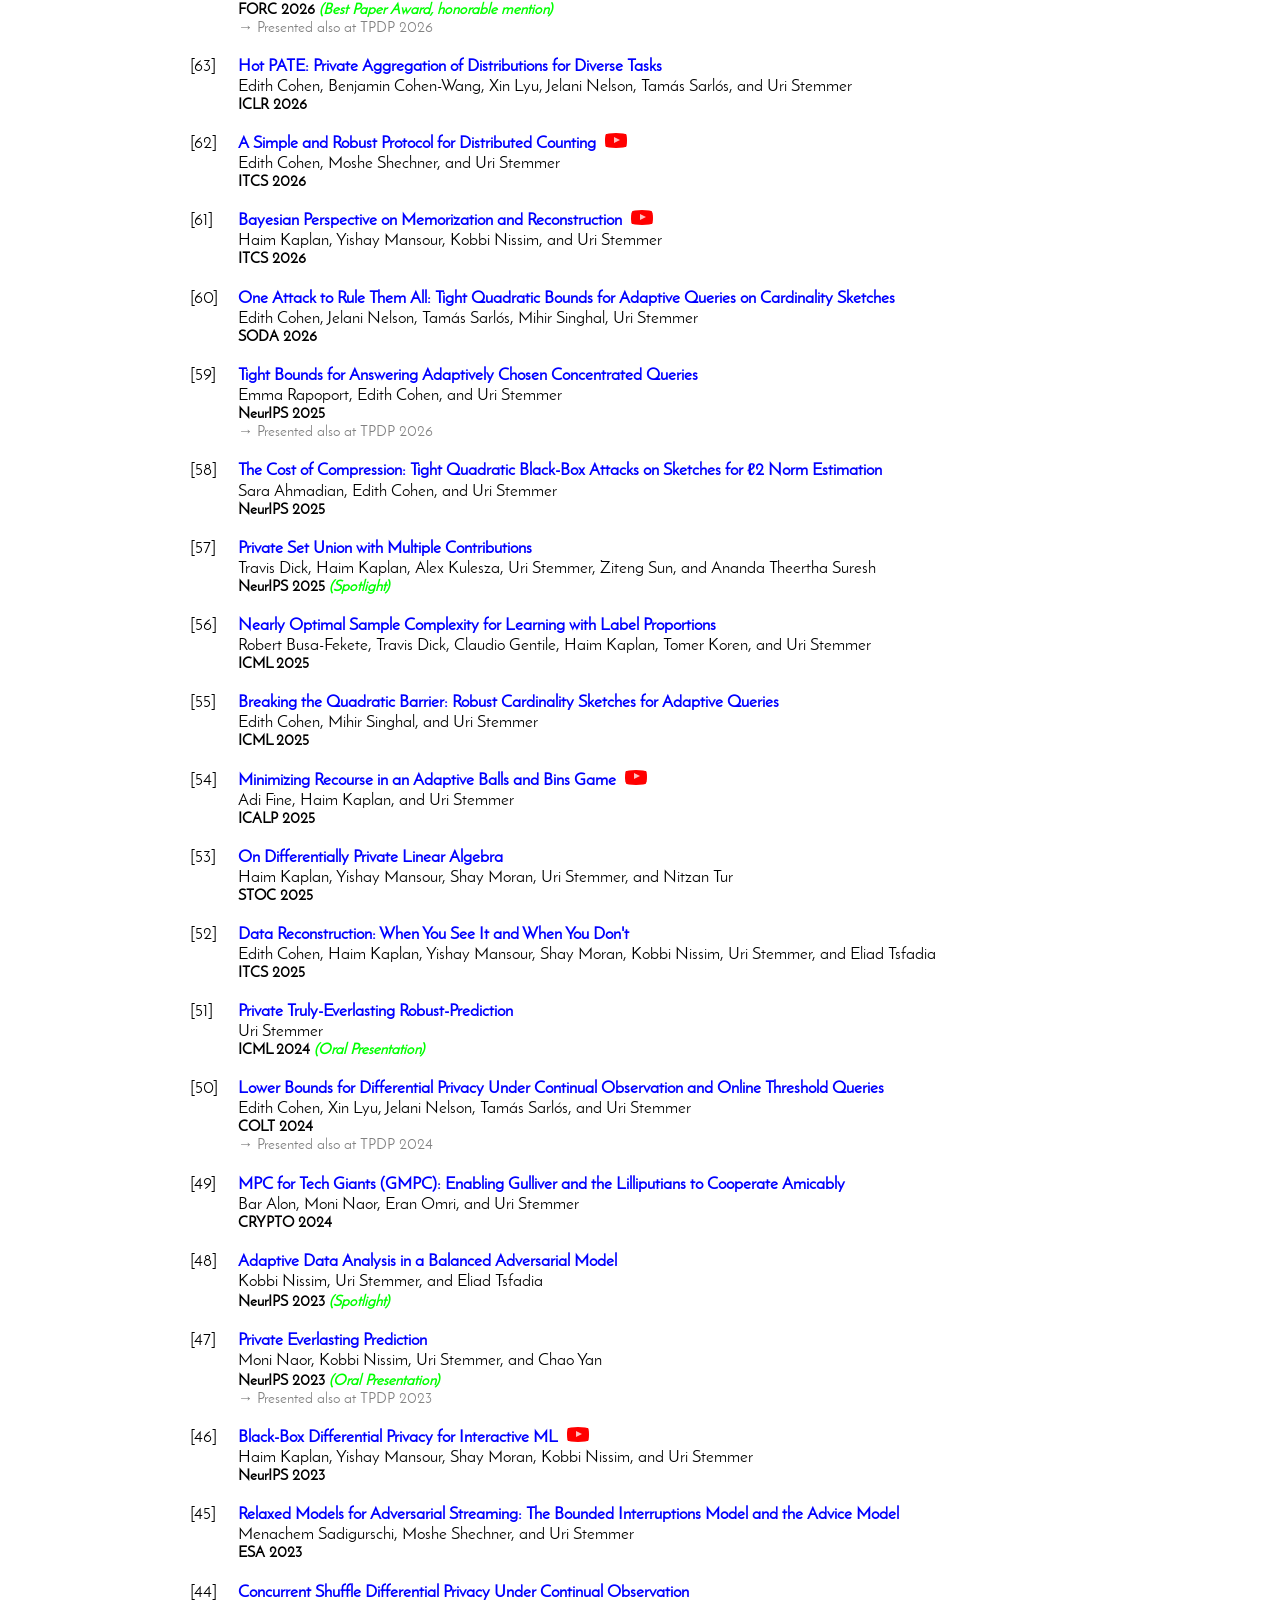
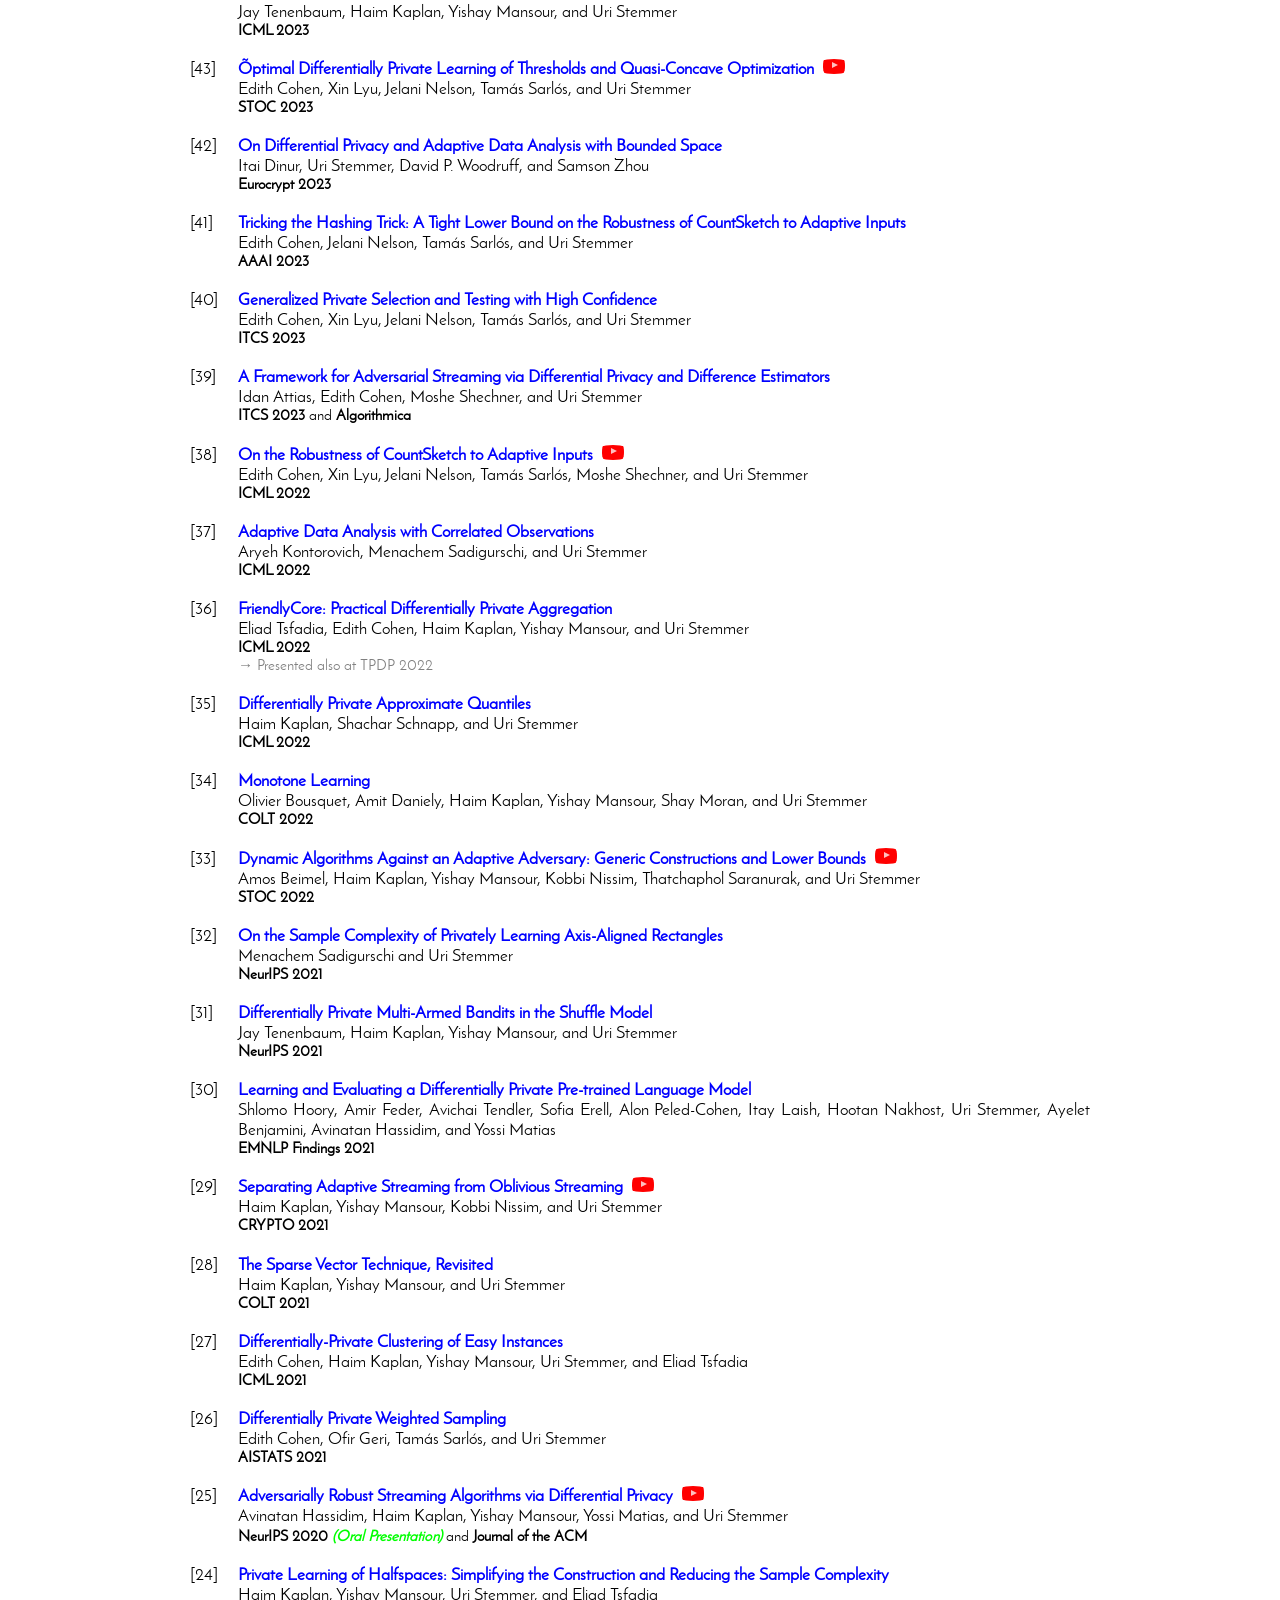
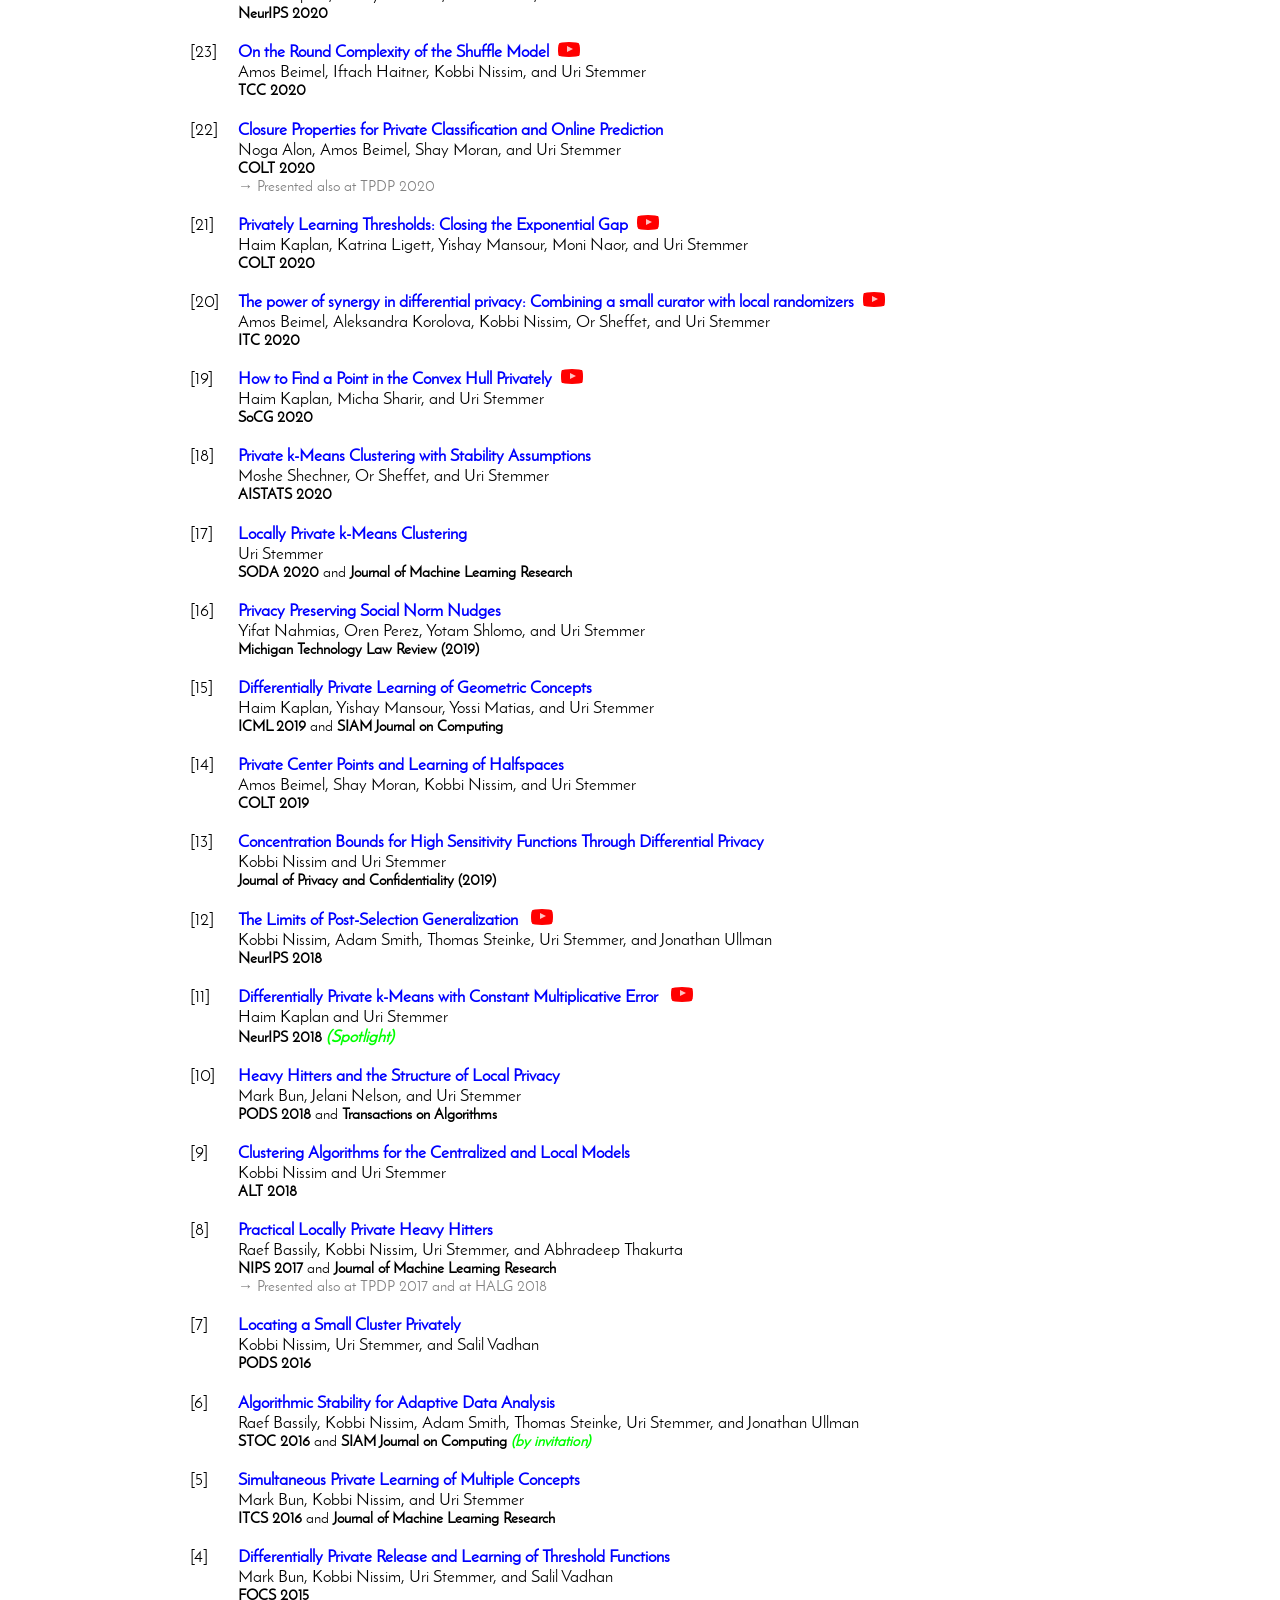
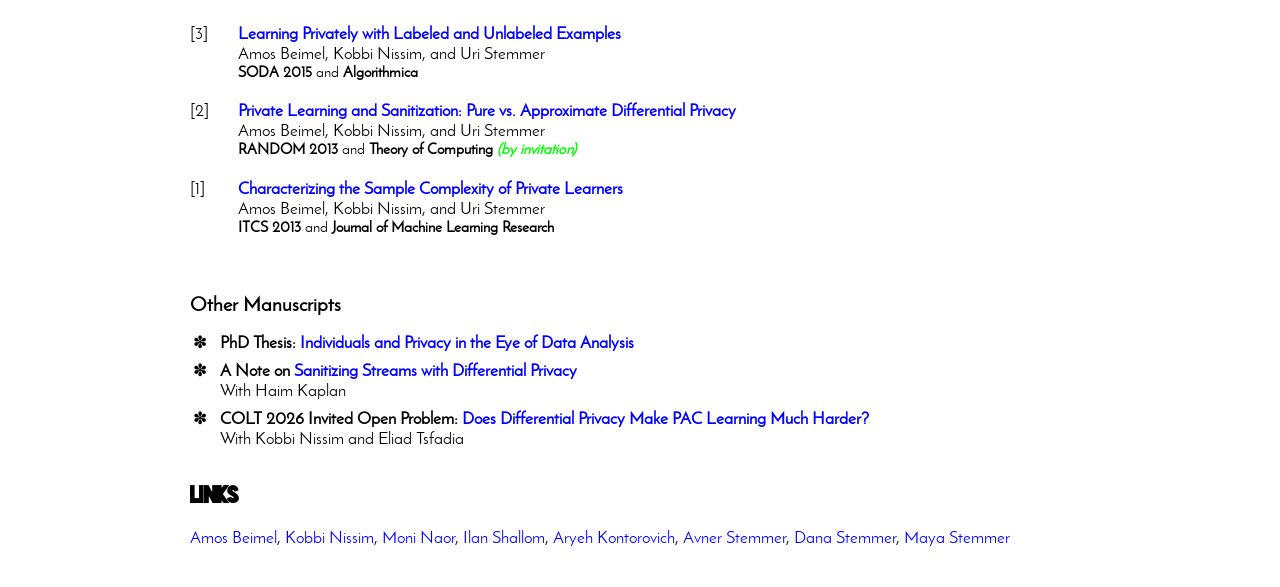
==== commit 318b8758: "Update index.html" ====
--- a/index.html
+++ b/index.html
@@ -21,7 +21,7 @@
 
 <h1>Uri Stemmer <br class="showForMobile"> <div style="display:inline; font-size: 85%">(אורי שטמר)</div></h1>
 
-I am an Associate Professor of Computer Science at <a href="https://en.cs.tau.ac.il/computer">Tel Aviv University</a> and a part time researcher at <a href="https://research.google/">Google</a>.<br><br>
+I am an Associate Professor of Computer Science at <a href="https://en.cs.tau.ac.il/computer">Tel Aviv University</a> and a part-time researcher at <a href="https://research.google/">Google</a>.<br><br>
 
 Previously, I was a faculty member at <a href="http://www.cs.bgu.ac.il">Ben-Gurion University</a>, a postdoc at the <a href="https://www.weizmann.ac.il/math/">Weizmann Institute of Science</a>, and a postdoc at <a href="http://crcs.seas.harvard.edu">Harvard University</a>. 
 I completed my PhD at Ben-Gurion University, where I was lucky to have <a href="https://www.cs.bgu.ac.il/~beimel/">Amos Beimel</a> and <a href="https://people.cs.georgetown.edu/~kobbi/">Kobbi Nissim</a> as my advisors.<br><br>
@@ -46,7 +46,7 @@
 
 <li style="padding-left: 13px;">One paper in RANDOM'26!</li>
 
-<li style="padding-left: 13px;">Our paper on <a href="https://arxiv.org/abs/2601.21989">adaptive "resettable" streaming</a> was acceptet to ICML'26!</li>
+<li style="padding-left: 13px;">Our paper on <a href="https://arxiv.org/abs/2601.21989">adaptive "resettable" streaming</a> was accepted to ICML'26!</li>
   
 <li style="padding-left: 13px;">Congrats to Refael on his <a href="https://arxiv.org/abs/2602.16697">unlearning paper</a> getting accepted to FORC'26!!</li>
 
@@ -103,7 +103,9 @@
 NeurIPS'25 <font color=gray>(area chair)</font>, 
 ALT'26 <font color=gray>(senior PC)</font>, 
 STOC'26,
-ALT'27 <font color=gray>(senior PC)</font>
+ALT'27 <font color=gray>(senior PC)</font>,
+FORC'27,
+ICML'27 <font color=gray>(senior area chair)</font>
 </li>
 
 </ul>
@@ -114,14 +116,18 @@
 <br>
 
 
-<strong><big>Lecture notes from selected courses I have taught</strong></big><br>
+<strong><big>Courses I have taught (lecture notes availiable for most)</strong></big><br>
 
 <ul style="list-style-type: '&#10045;'; padding-left: 17px; margin-top: 0px;"> 
+<li style="padding-left: 13px;"><a href="ComputationalModels.html">Computational Models</a></li>
+<li style="padding-left: 13px;"><a href="DesignOfAlgorithms.html">Design of Algorithms</a></li>
+<li style="padding-left: 13px;">Workshop On Building LLMs</li>
 <li style="padding-left: 13px;"><a href="DataPrivacy.html">Data Privacy</a></li>
 <li style="padding-left: 13px;"><a href="AdaptiveDataAnalysis.html">Adaptive Data Analysis</a></li>
+<li style="padding-left: 13px;">Applied Cryptography</li>
 <li style="padding-left: 13px;"><a href="Cryptography2.html">Cryptography 2</a></li>
-<li style="padding-left: 13px;"><a href="DesignOfAlgorithms.html">Design of Algorithms</a></li>
-<li style="padding-left: 13px;"><a href="ComputationalModels.html">Computational Models</a></li>
+
+
 </ul>
 
 
@@ -136,12 +142,13 @@
 
 
 
-<big><strong>Former students</big></strong><br>
-
+<big><strong>Former students and interns</big></strong><br>
 <ul style="list-style-type: '&#9733;'; padding-left: 17px; margin-top: 0px;">
-<li style="padding-left: 13px;">Rotem Yeskin, MSc 2026. Now at Nvidia</li>
-<li style="padding-left: 13px;">Shachar Schnapp, PhD 2024, co-advised with Sivan Sabato. Now co-founder at PVML</li>
-<li style="padding-left: 13px;"><a href="https://menisadi.github.io">Menachem Sadigurschi</a>, PhD 2023, co-advised with Aryeh Kontorovich. Now at Intent IQ</li>
+<li style="padding-left: 13px;"><a href="https://sites.google.com/view/shaysapir">Shay Sapir</a>, Google intern 2025-2026.</li>
+<li style="padding-left: 13px;">Rotem Yeskin, MSc 2026.</li>
+<li style="padding-left: 13px;">Shachar Schnapp, PhD 2024, co-advised with Sivan Sabato.</li>
+<li style="padding-left: 13px;"><a href="https://menisadi.github.io">Menachem Sadigurschi</a>, PhD 2023, co-advised with Aryeh Kontorovich.</li>
+<li style="padding-left: 13px;"><a href="https://sites.google.com/view/eliadtsfadia">Eliad Tsfadia</a>, Google intern 2019-2022.</li>
 </ul>
 
 
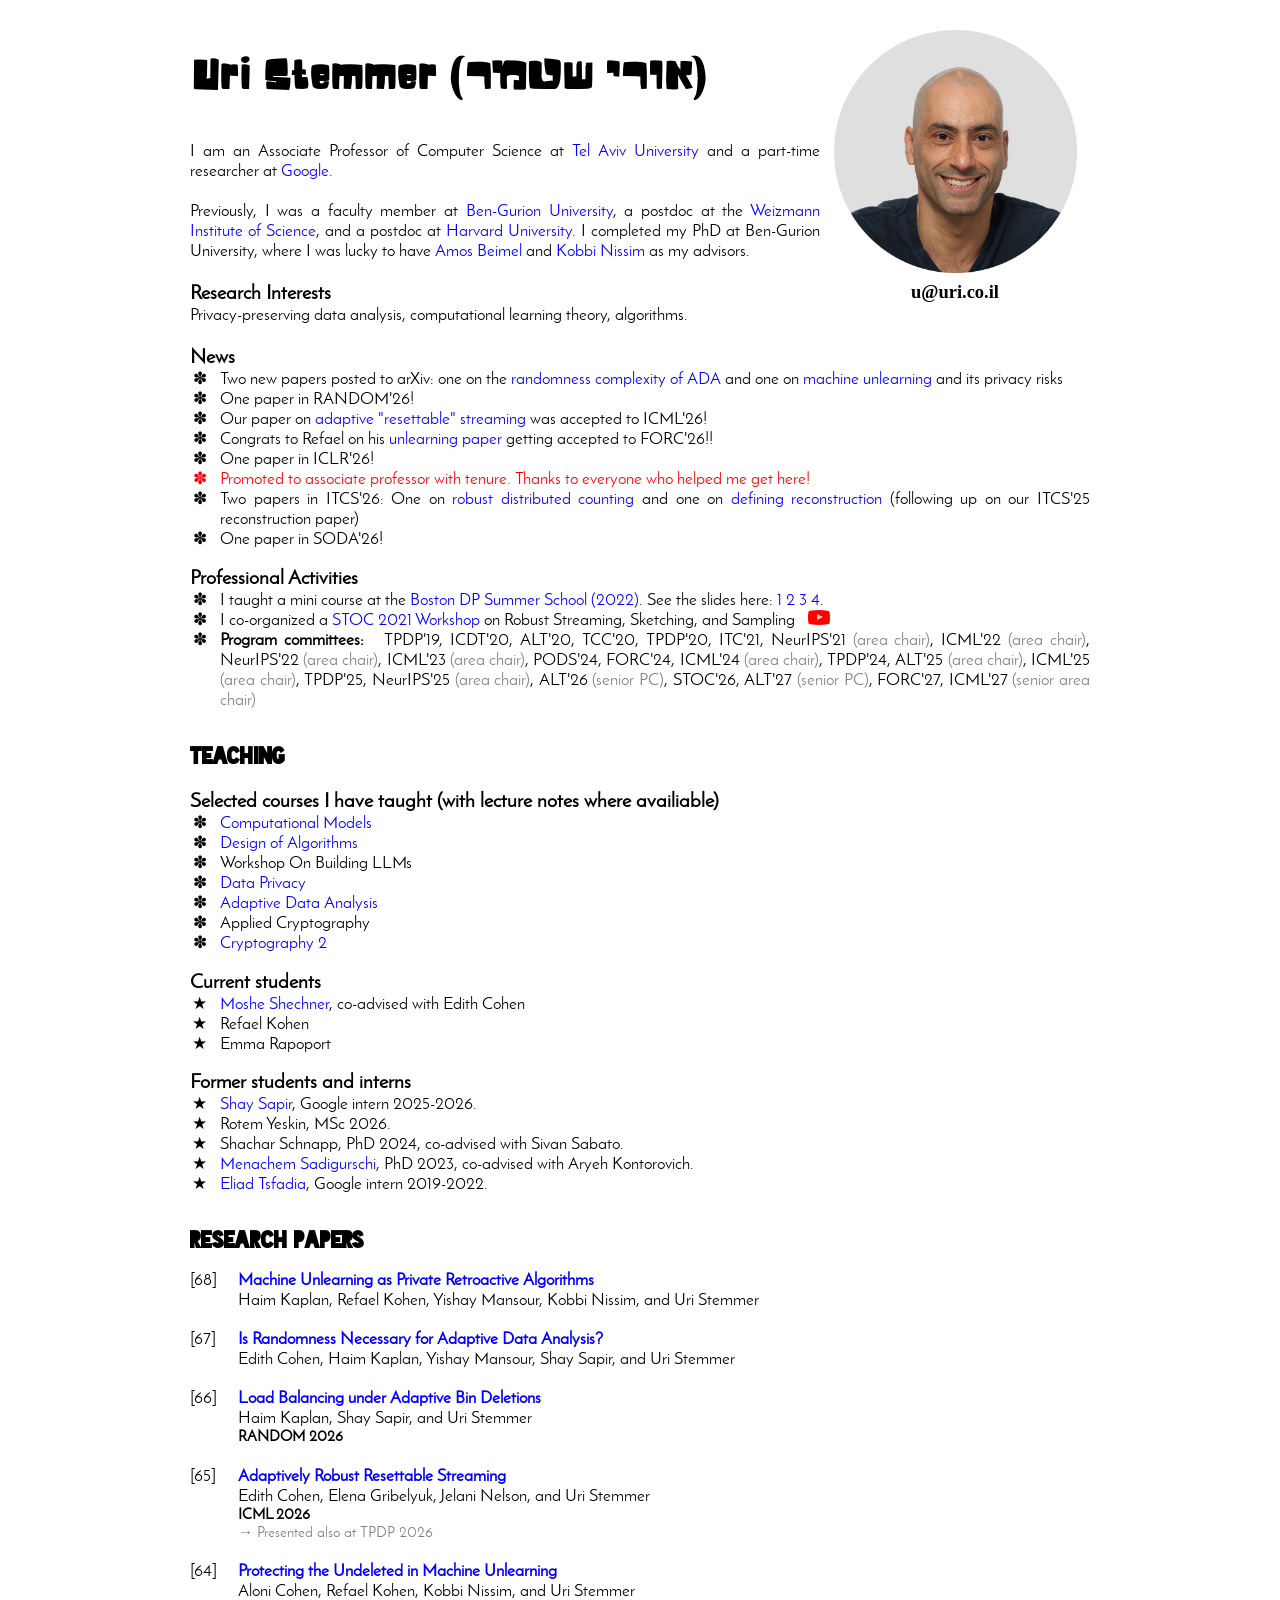
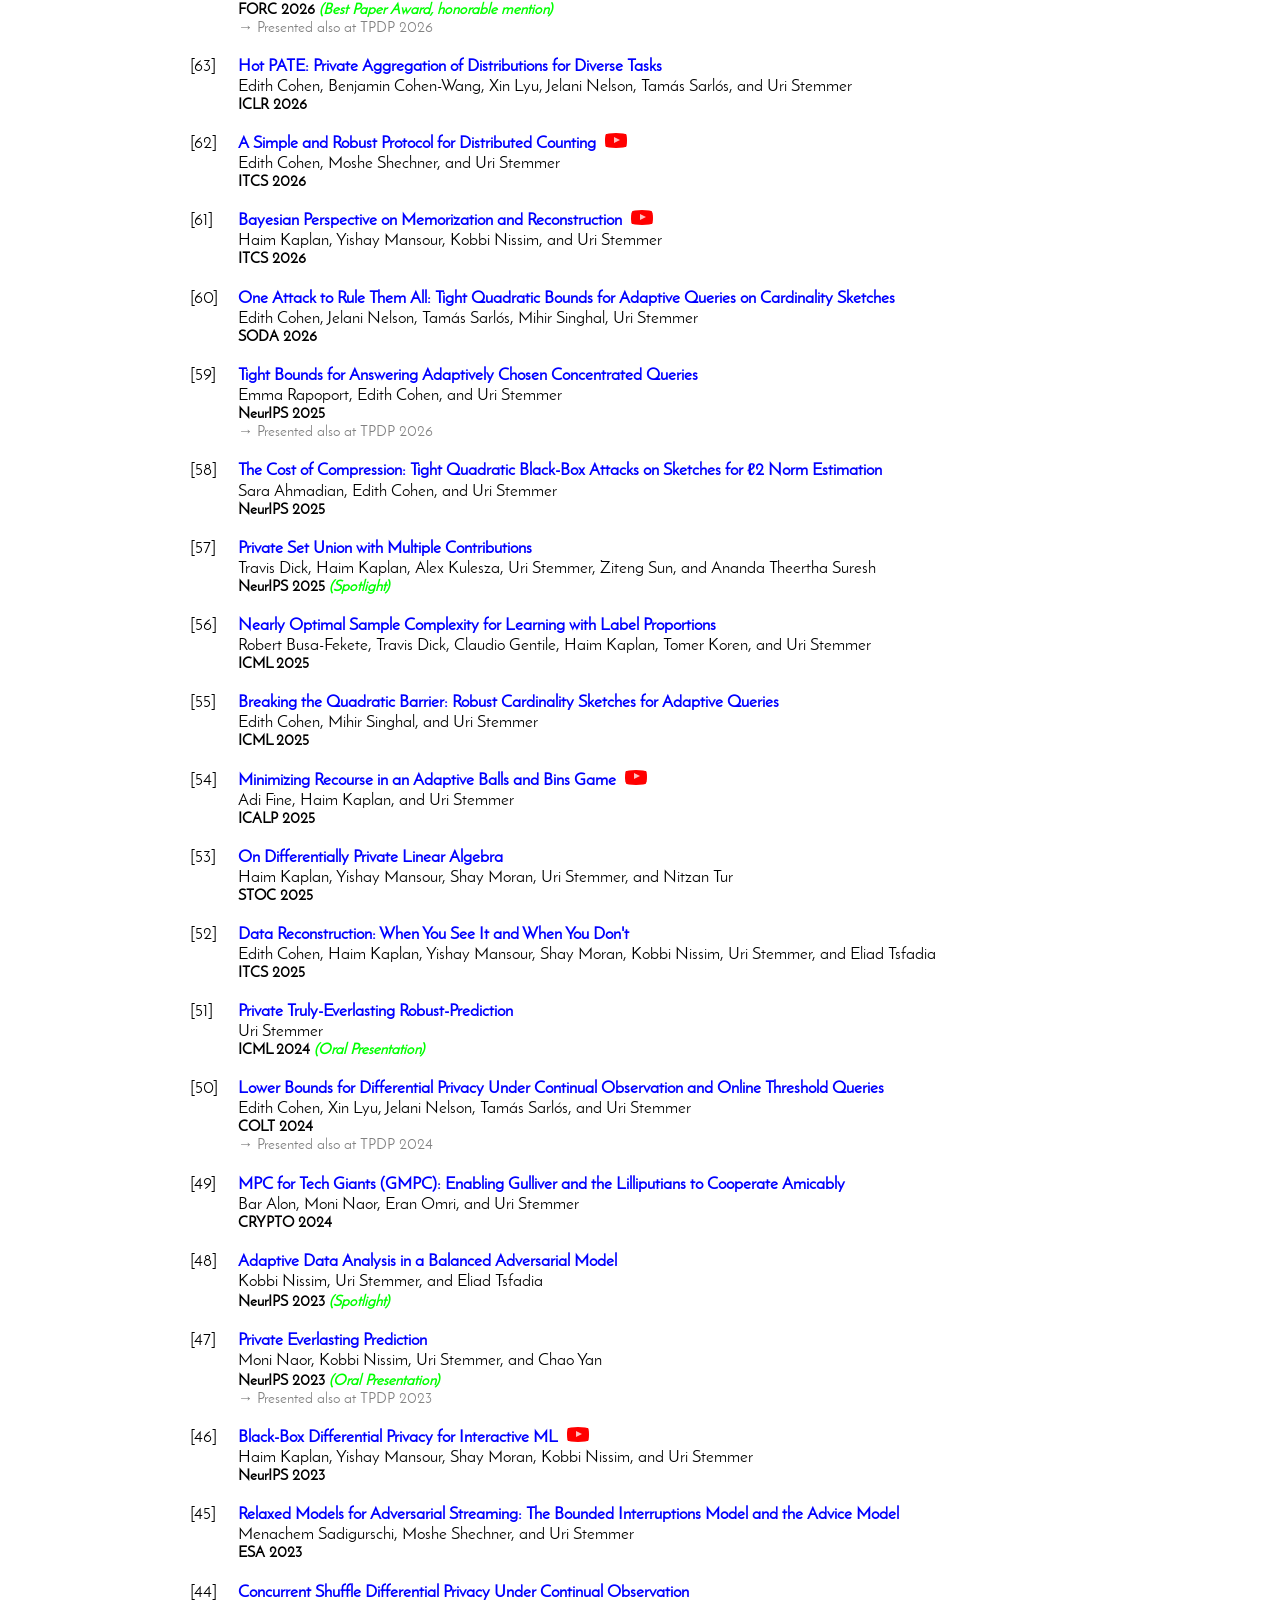
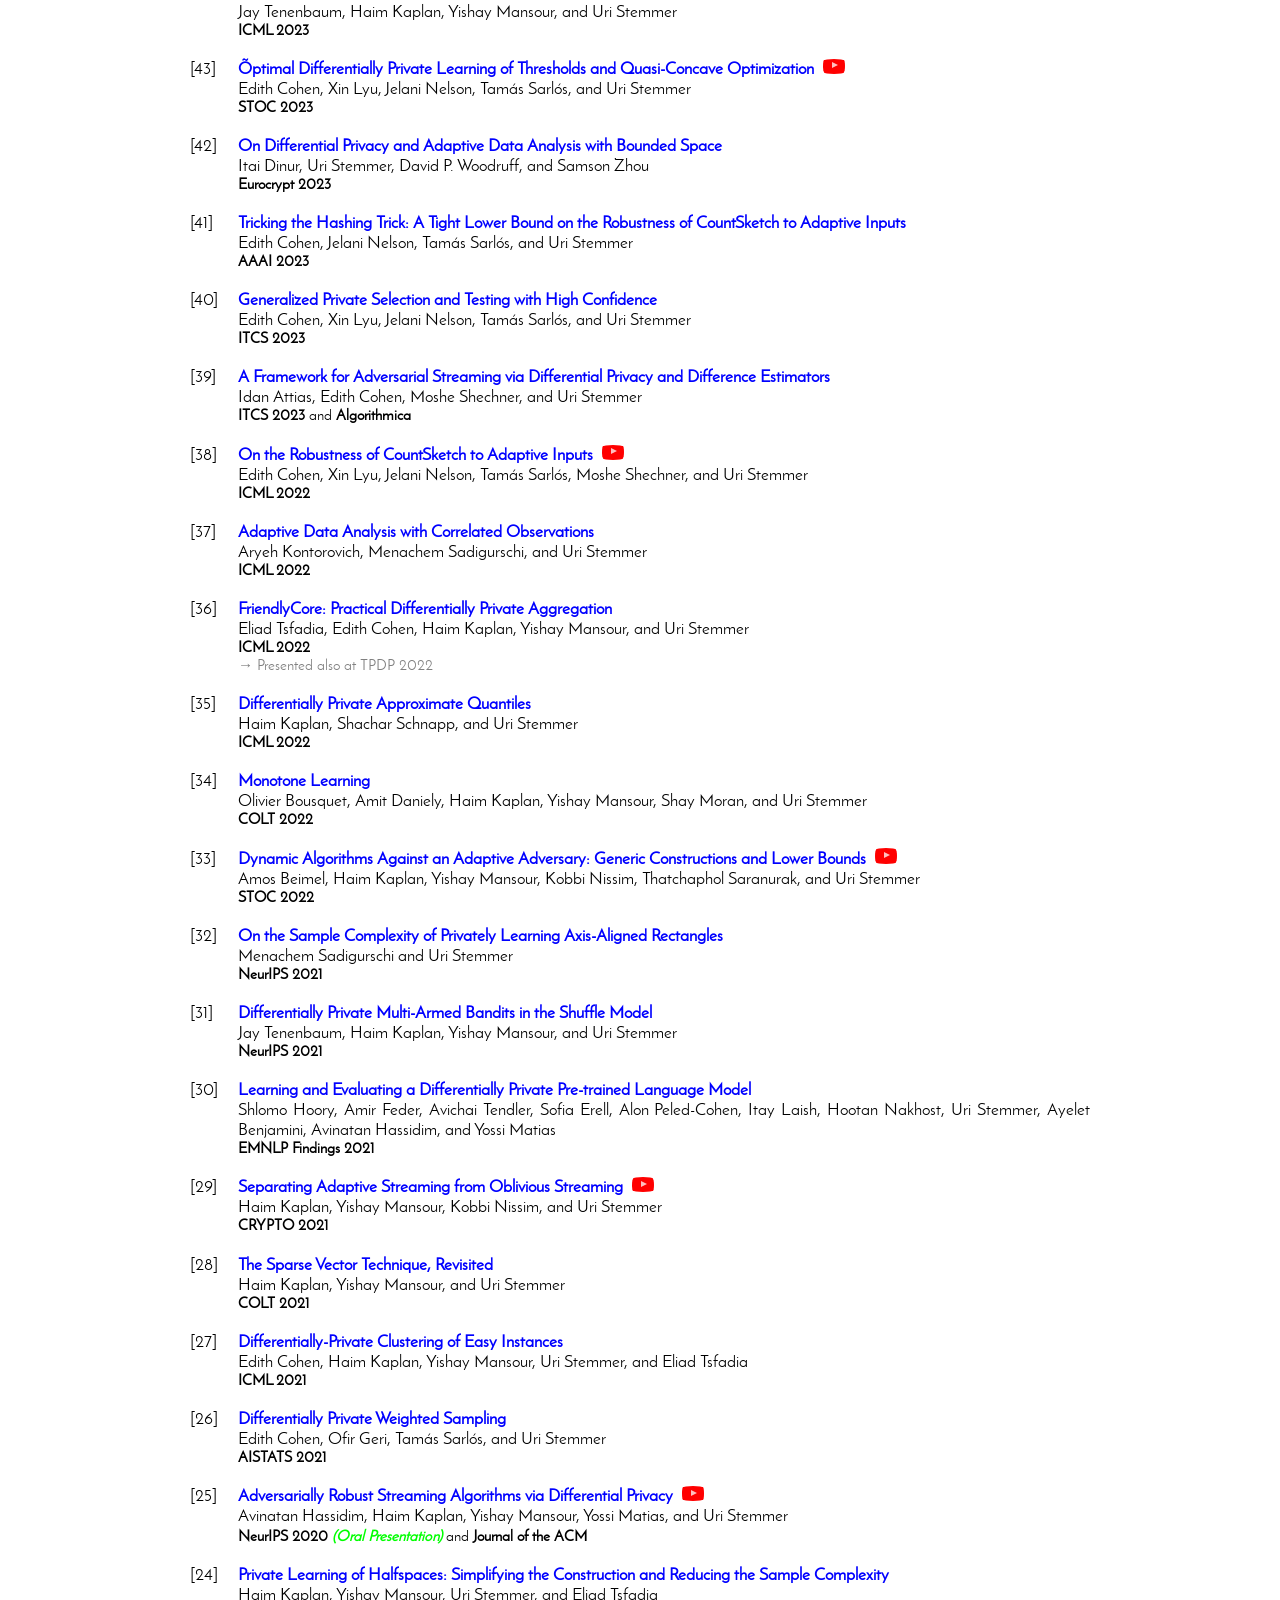
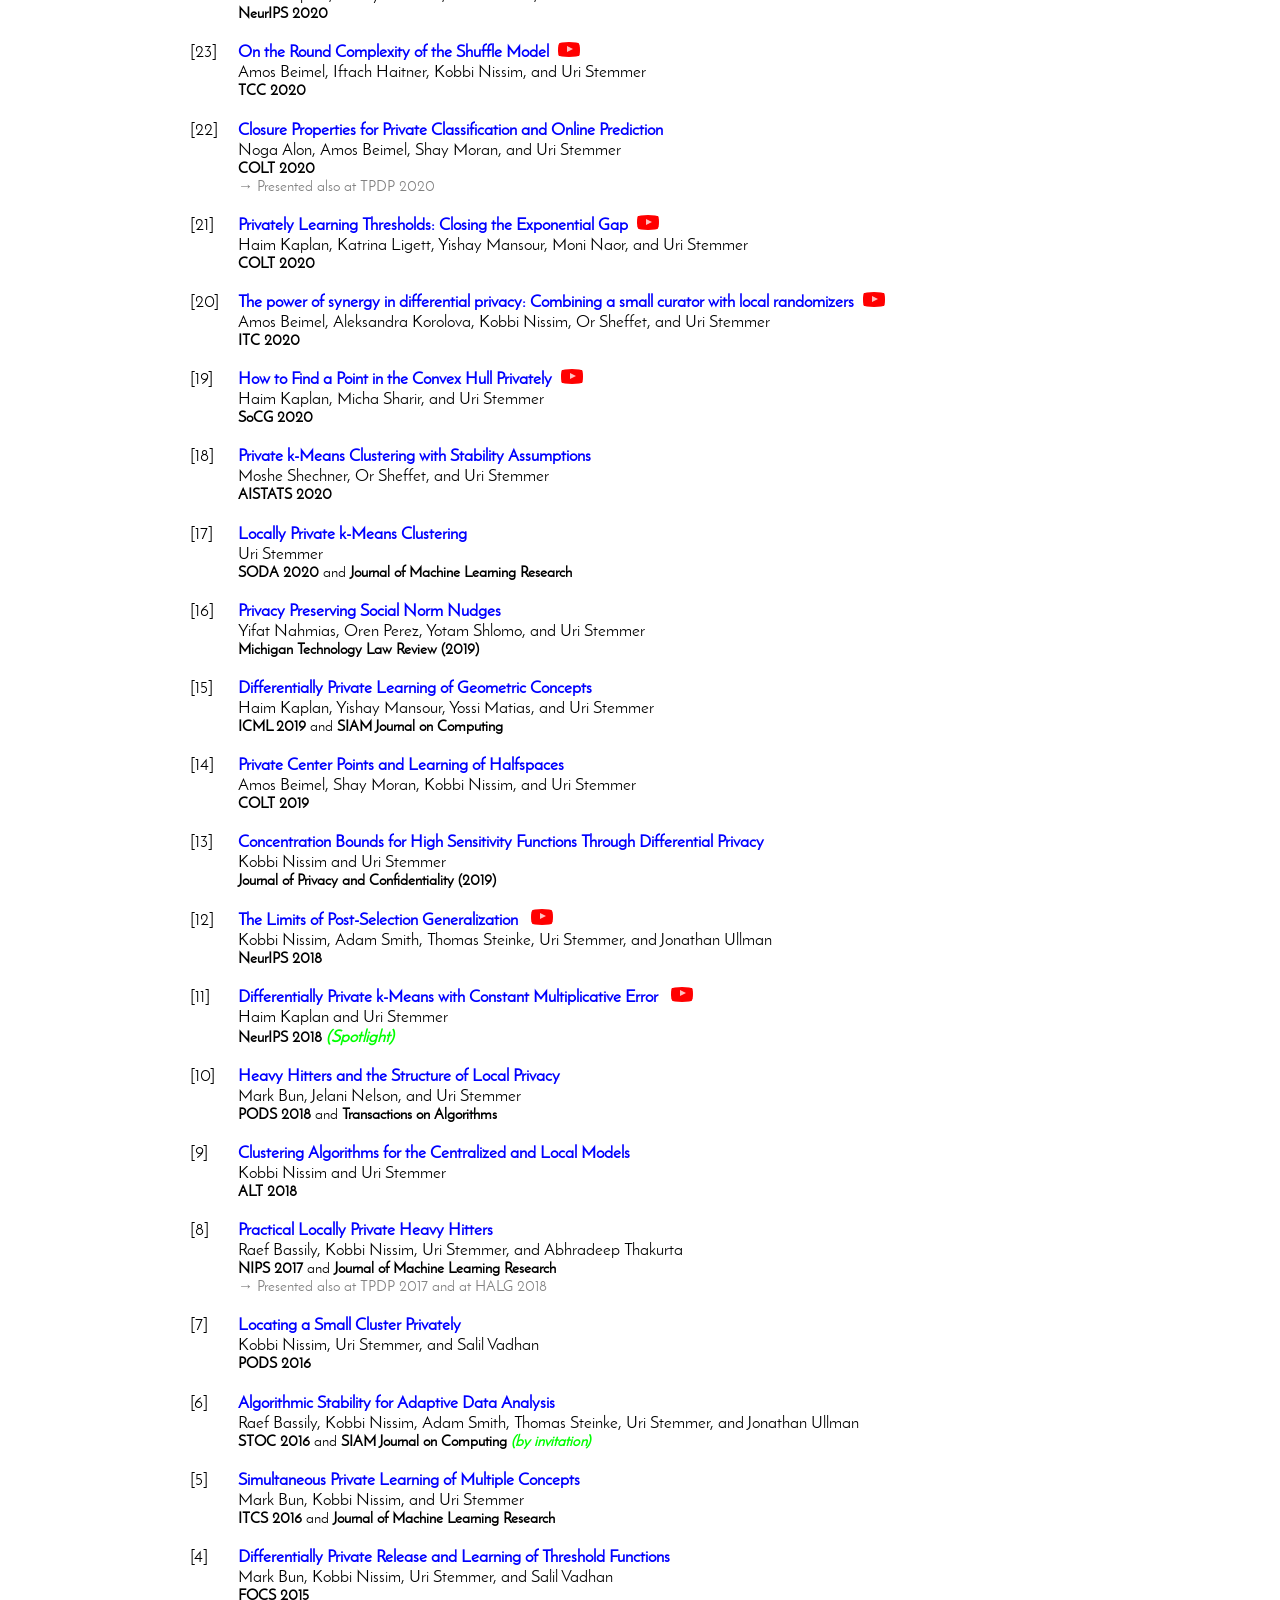
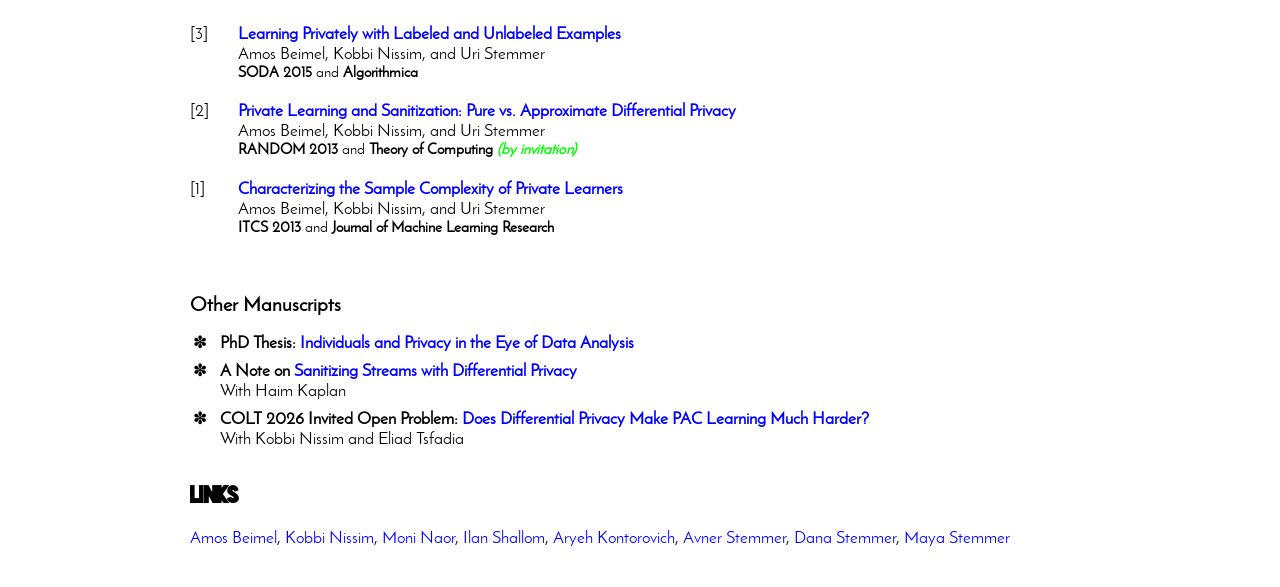
==== commit c27d2b85: "Update index.html" ====
--- a/index.html
+++ b/index.html
@@ -116,7 +116,7 @@
 <br>
 
 
-<strong><big>Courses I have taught (lecture notes availiable for most)</strong></big><br>
+<strong><big>Selected courses I have taught (with lecture notes where availiable)</strong></big><br>
 
 <ul style="list-style-type: '&#10045;'; padding-left: 17px; margin-top: 0px;"> 
 <li style="padding-left: 13px;"><a href="ComputationalModels.html">Computational Models</a></li>
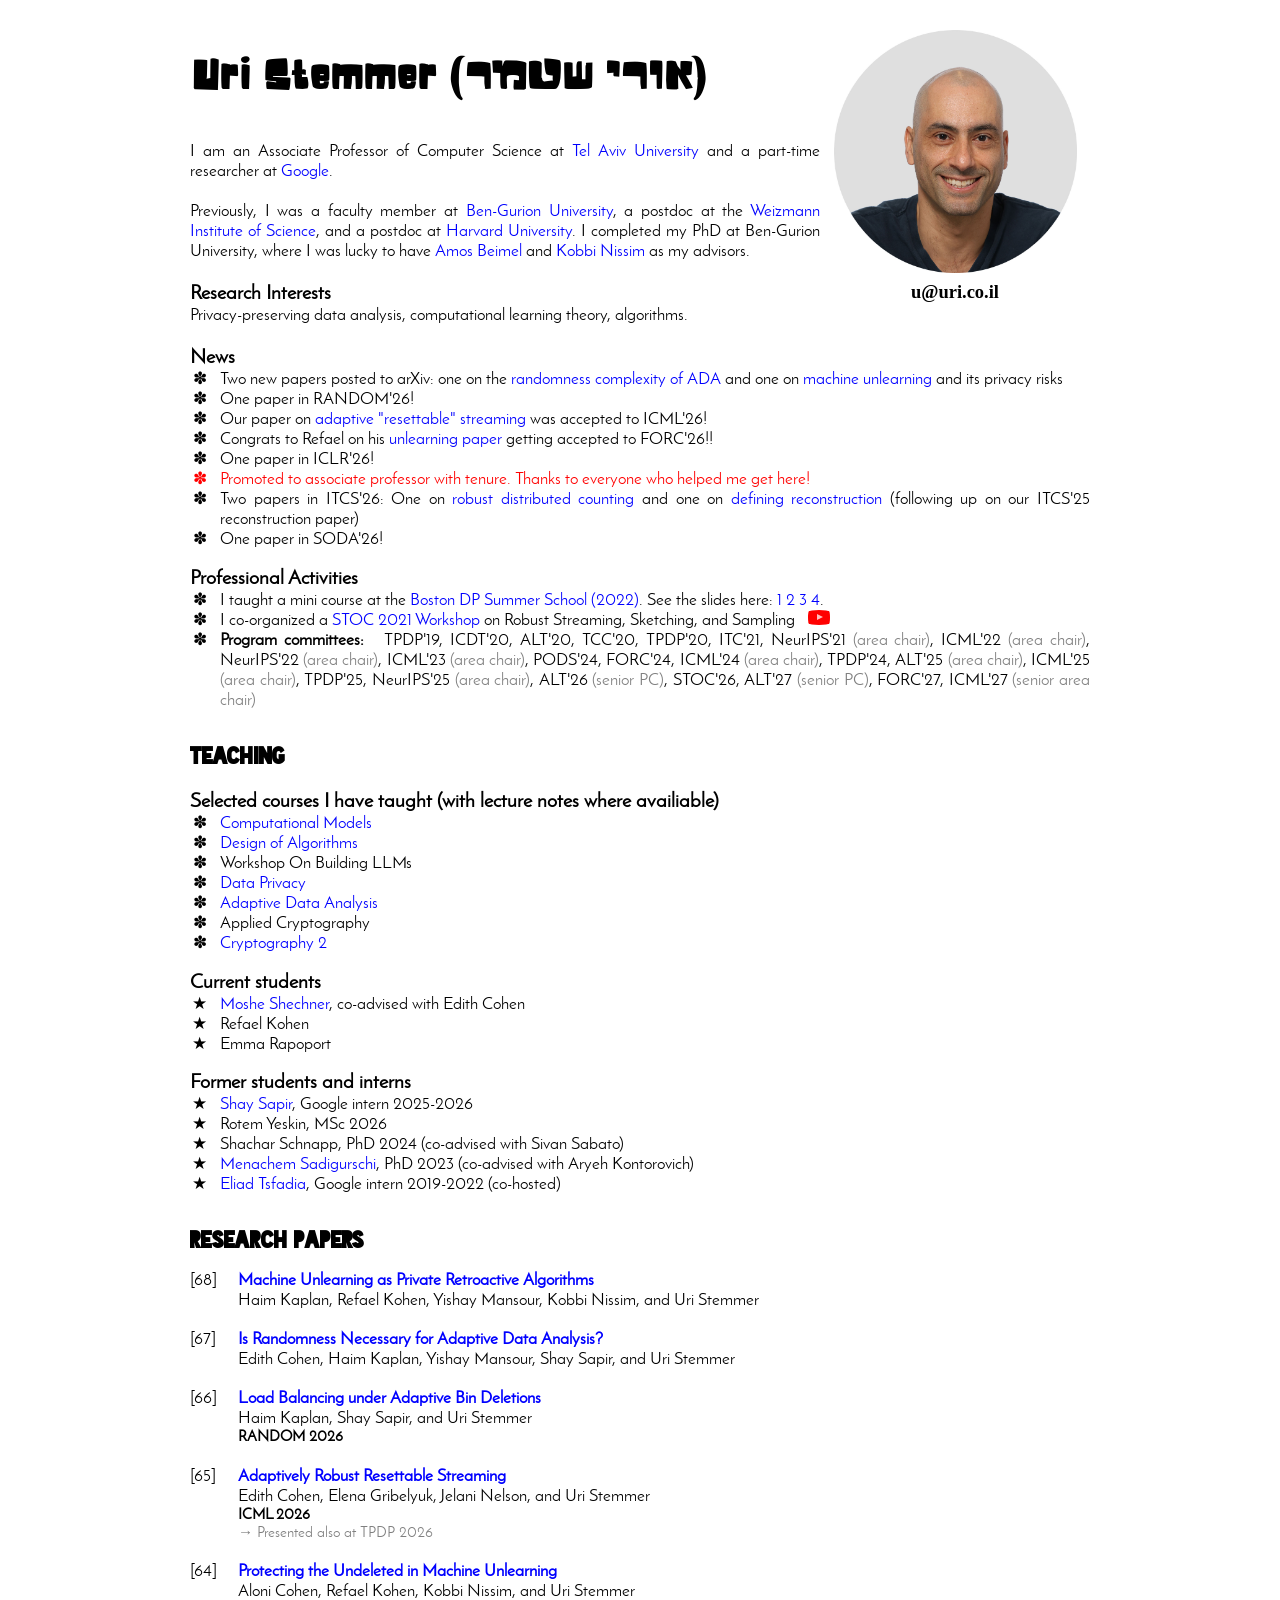
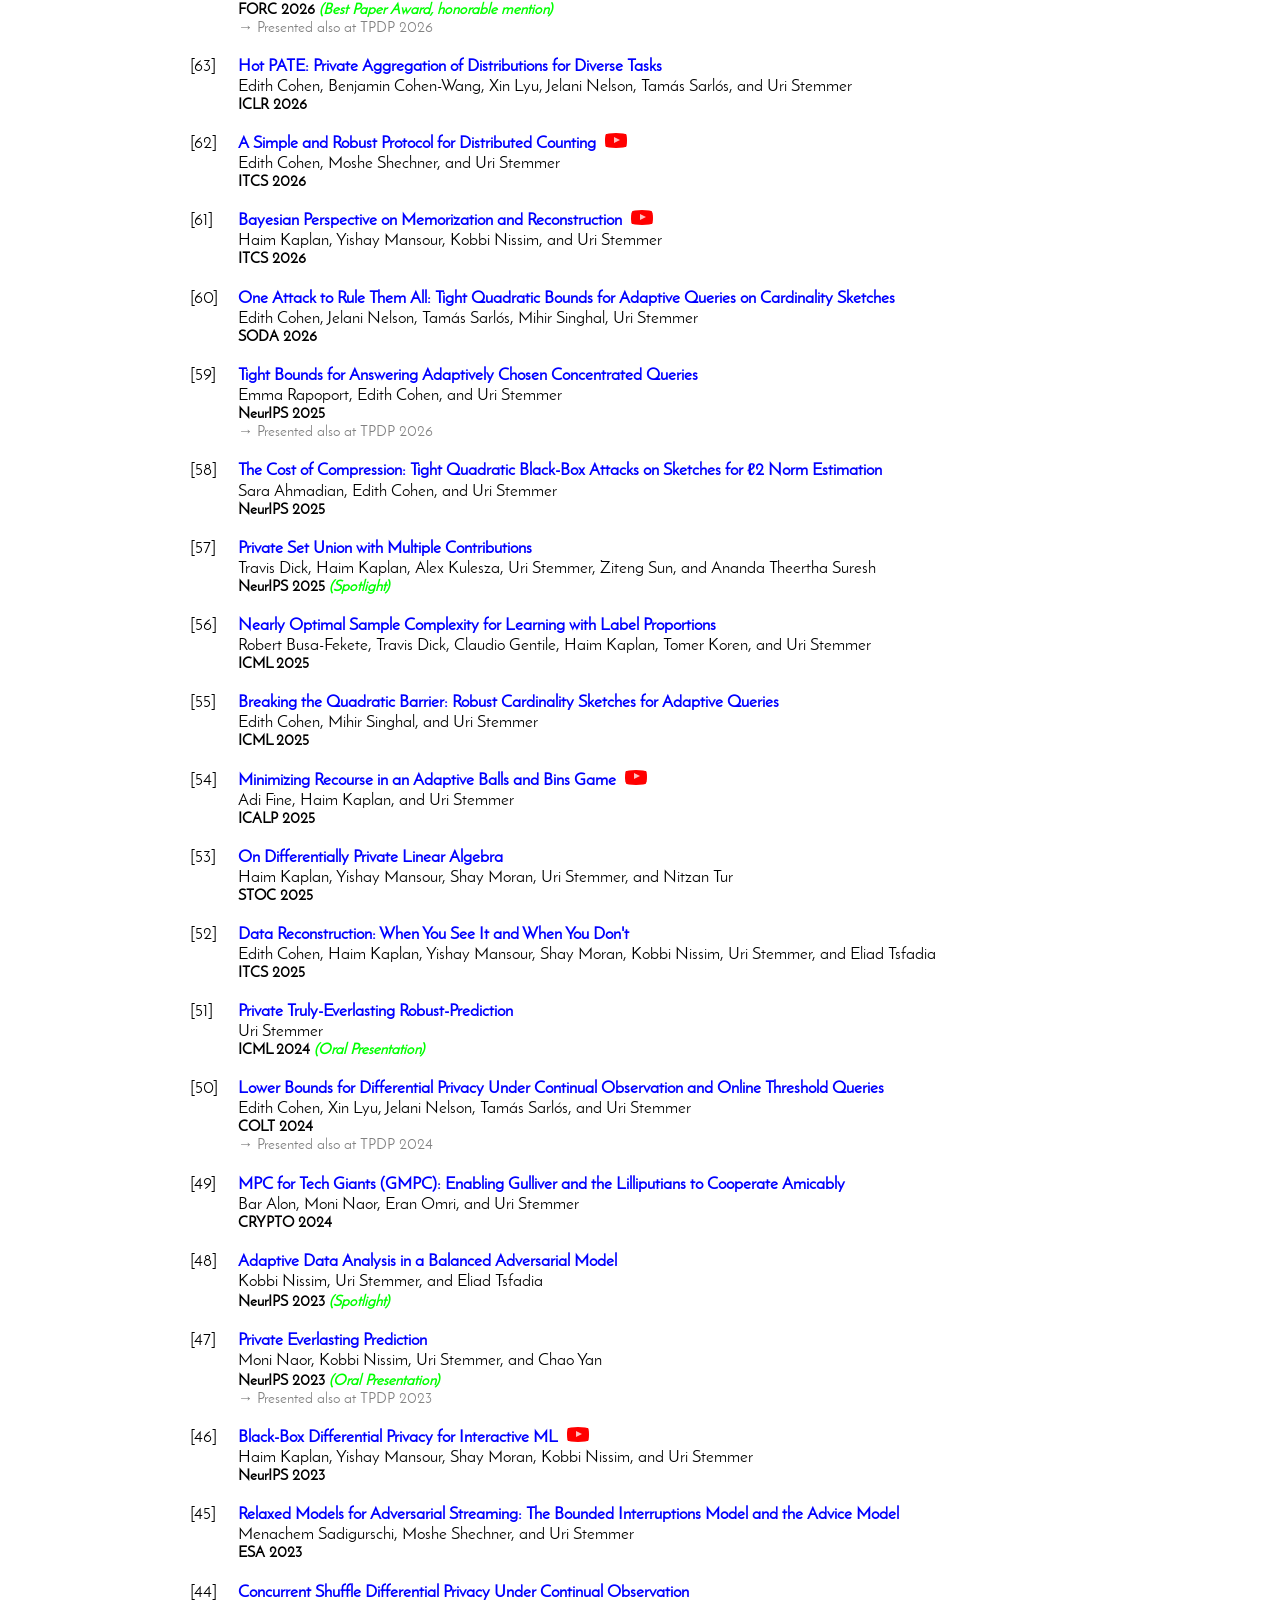
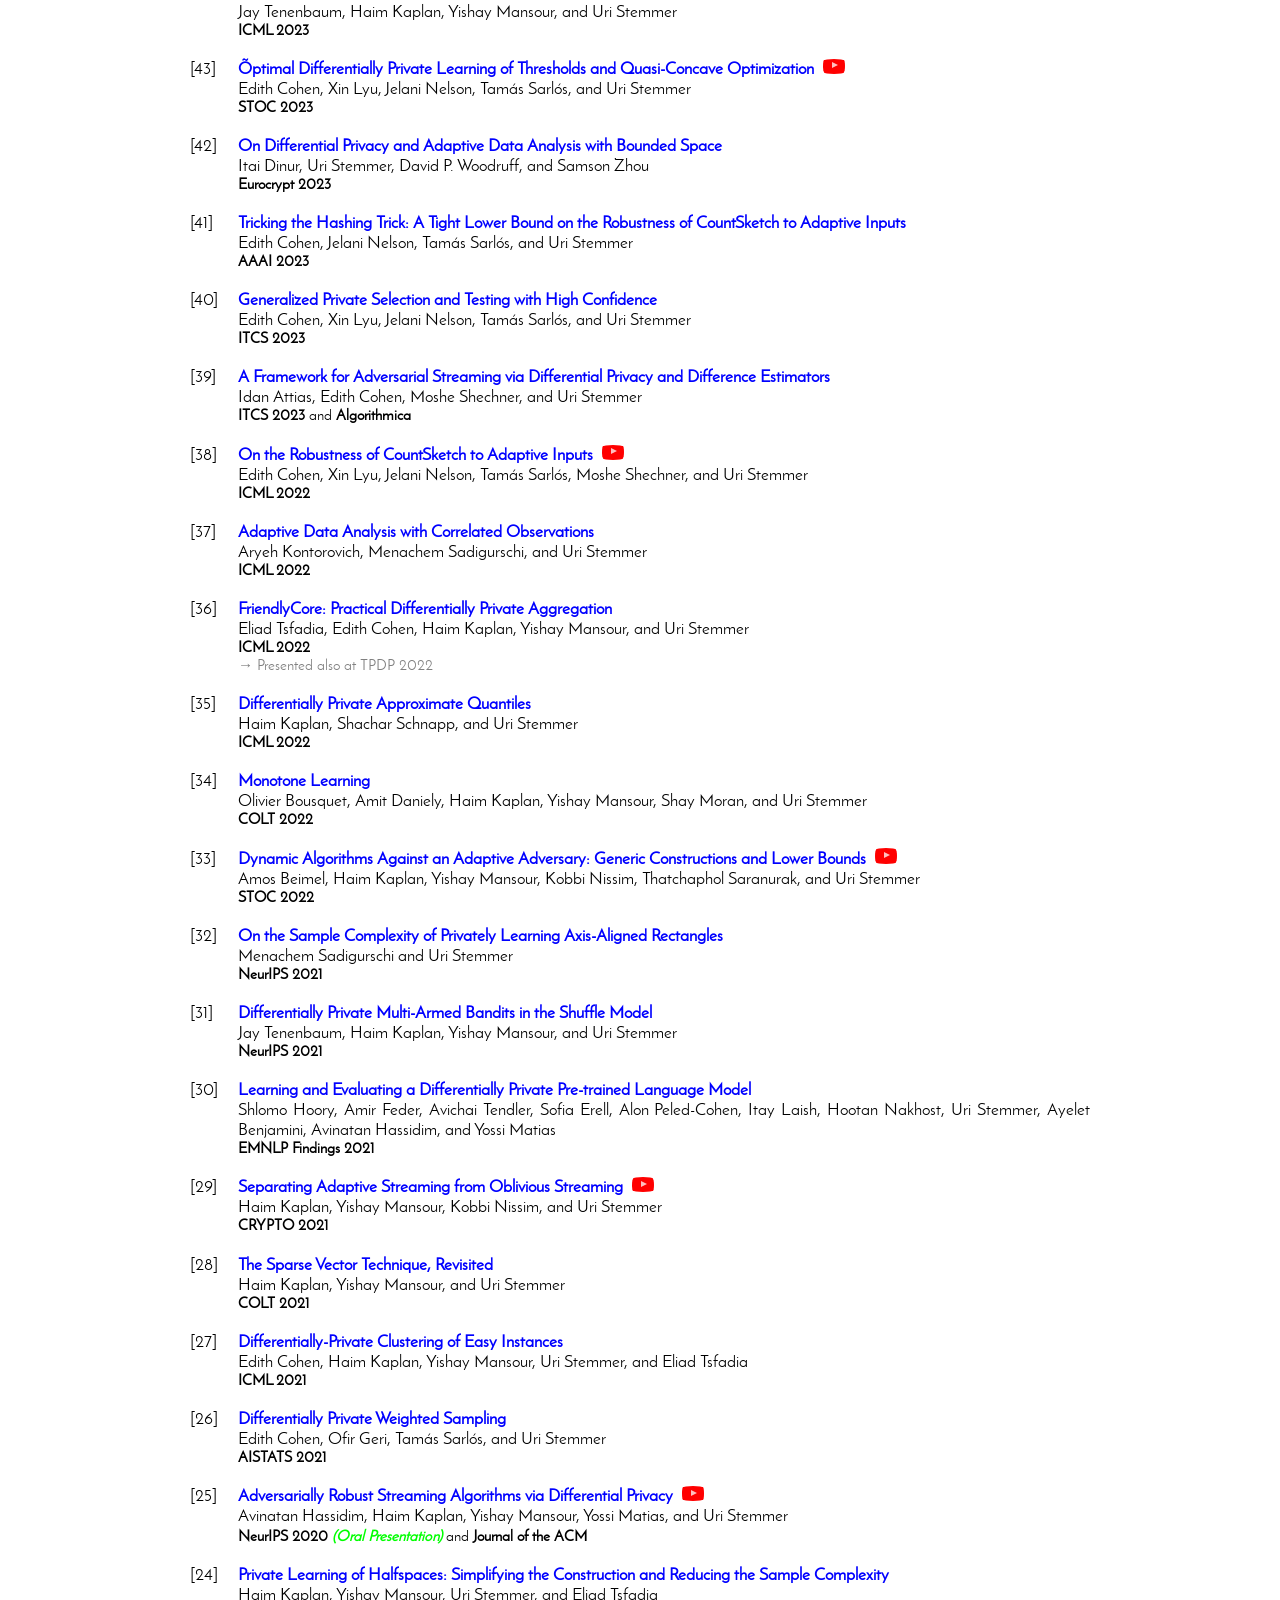
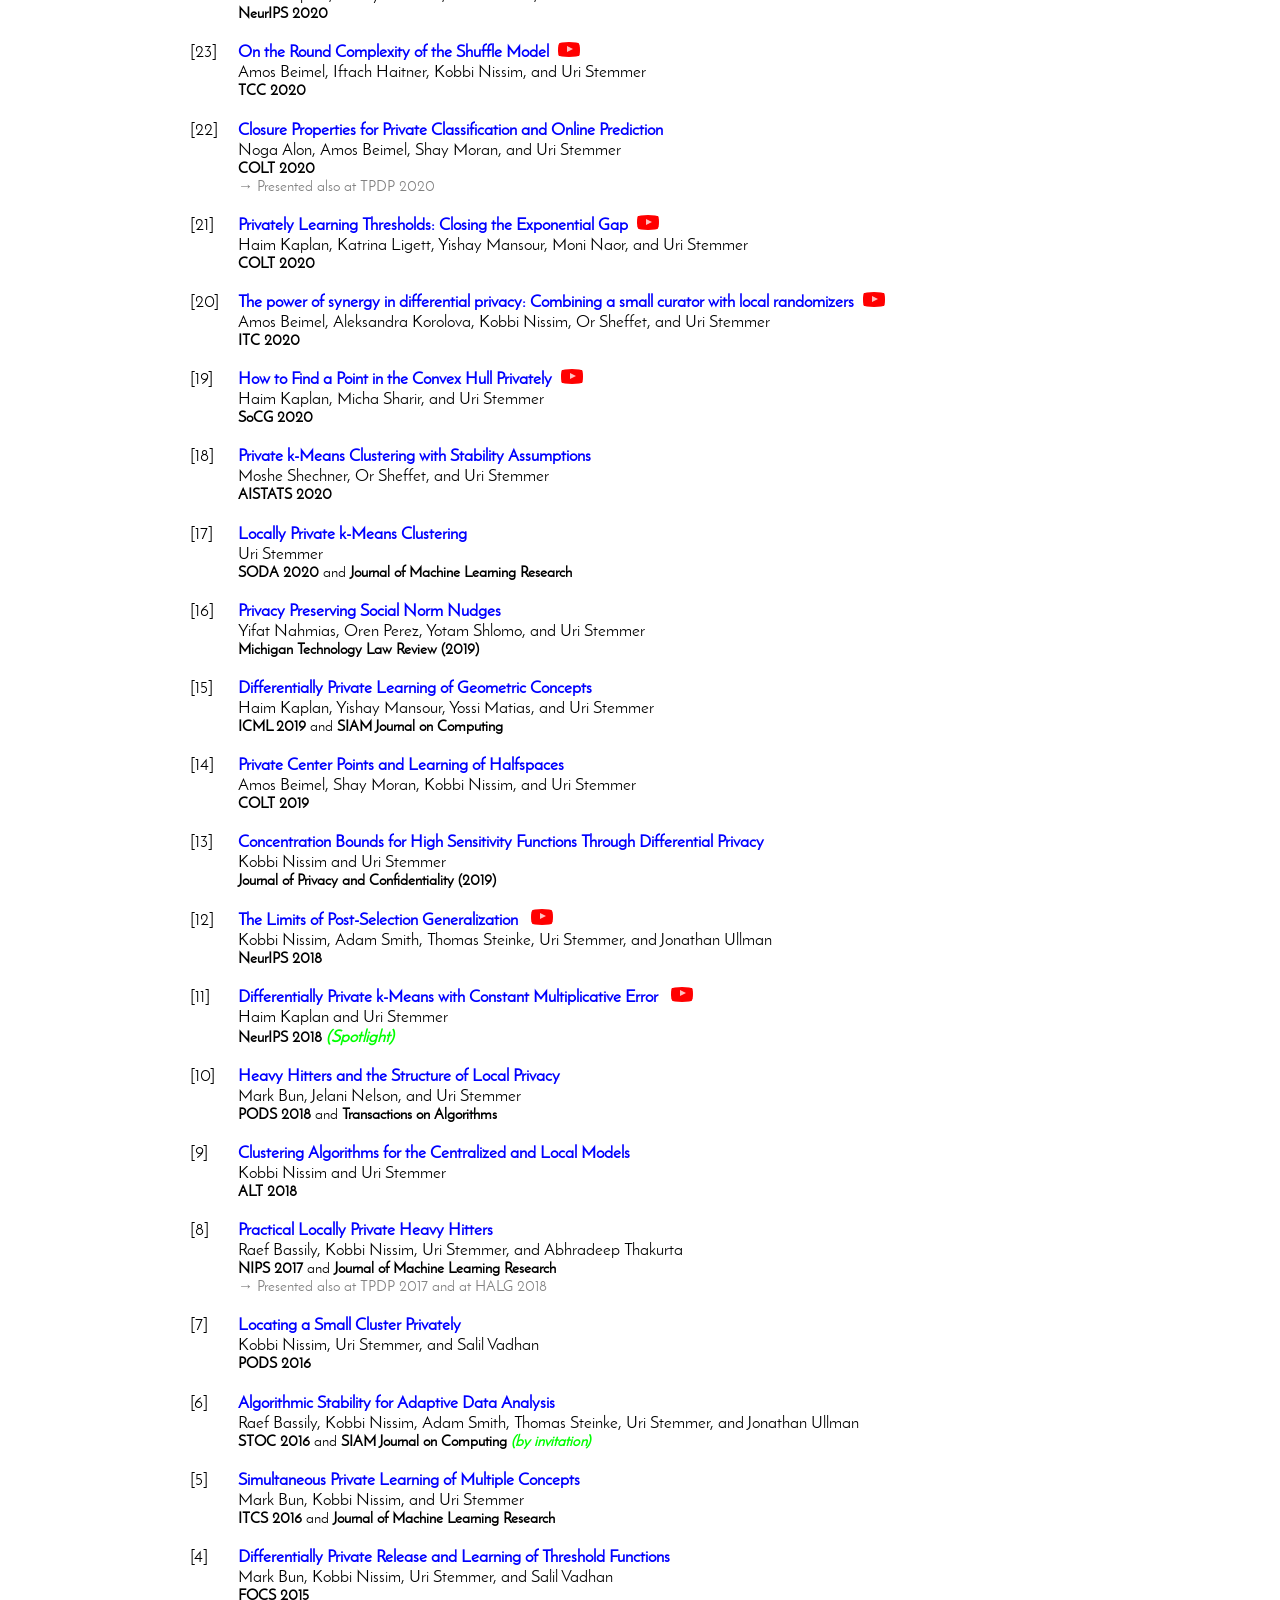
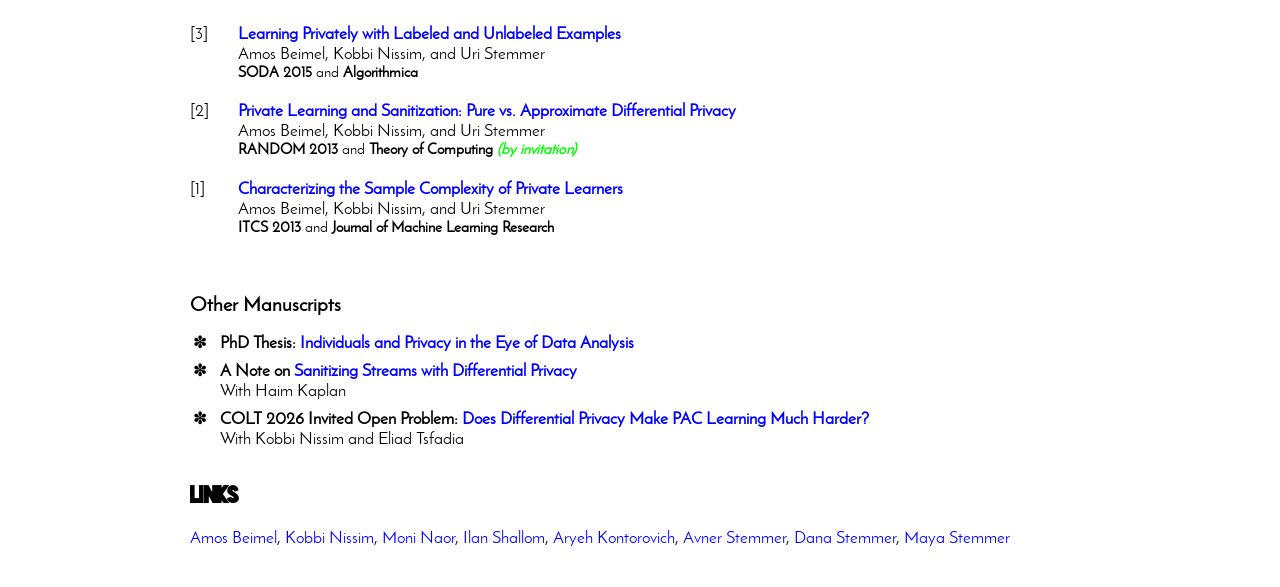
==== commit 17b7f81c: "Update index.html" ====
--- a/index.html
+++ b/index.html
@@ -144,11 +144,11 @@
 
 <big><strong>Former students and interns</big></strong><br>
 <ul style="list-style-type: '&#9733;'; padding-left: 17px; margin-top: 0px;">
-<li style="padding-left: 13px;"><a href="https://sites.google.com/view/shaysapir">Shay Sapir</a>, Google intern 2025-2026.</li>
-<li style="padding-left: 13px;">Rotem Yeskin, MSc 2026.</li>
-<li style="padding-left: 13px;">Shachar Schnapp, PhD 2024, co-advised with Sivan Sabato.</li>
-<li style="padding-left: 13px;"><a href="https://menisadi.github.io">Menachem Sadigurschi</a>, PhD 2023, co-advised with Aryeh Kontorovich.</li>
-<li style="padding-left: 13px;"><a href="https://sites.google.com/view/eliadtsfadia">Eliad Tsfadia</a>, Google intern 2019-2022.</li>
+<li style="padding-left: 13px;"><a href="https://sites.google.com/view/shaysapir">Shay Sapir</a>, Google intern 2025-2026</li>
+<li style="padding-left: 13px;">Rotem Yeskin, MSc 2026</li>
+<li style="padding-left: 13px;">Shachar Schnapp, PhD 2024 (co-advised with Sivan Sabato)</li>
+<li style="padding-left: 13px;"><a href="https://menisadi.github.io">Menachem Sadigurschi</a>, PhD 2023 (co-advised with Aryeh Kontorovich)</li>
+<li style="padding-left: 13px;"><a href="https://sites.google.com/view/eliadtsfadia">Eliad Tsfadia</a>, Google intern 2019-2022 (co-hosted)</li>
 </ul>
 
 
